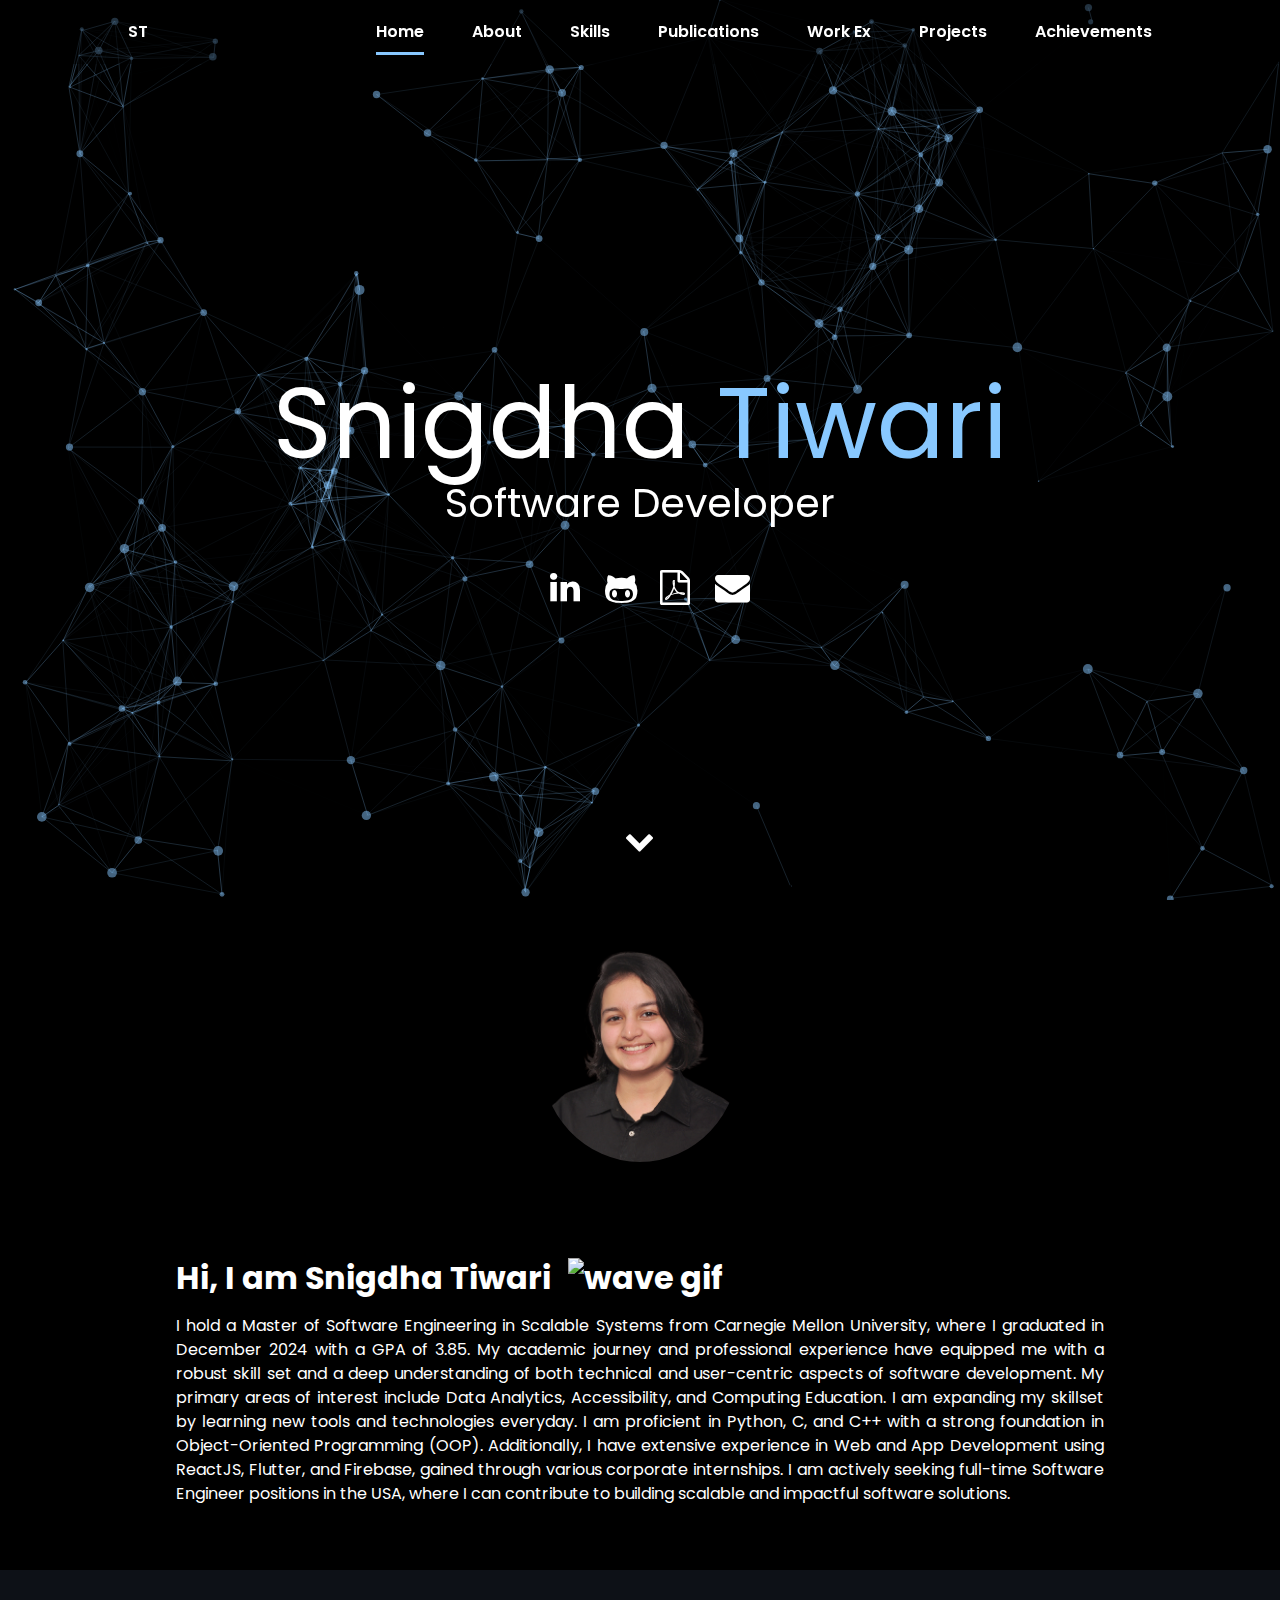
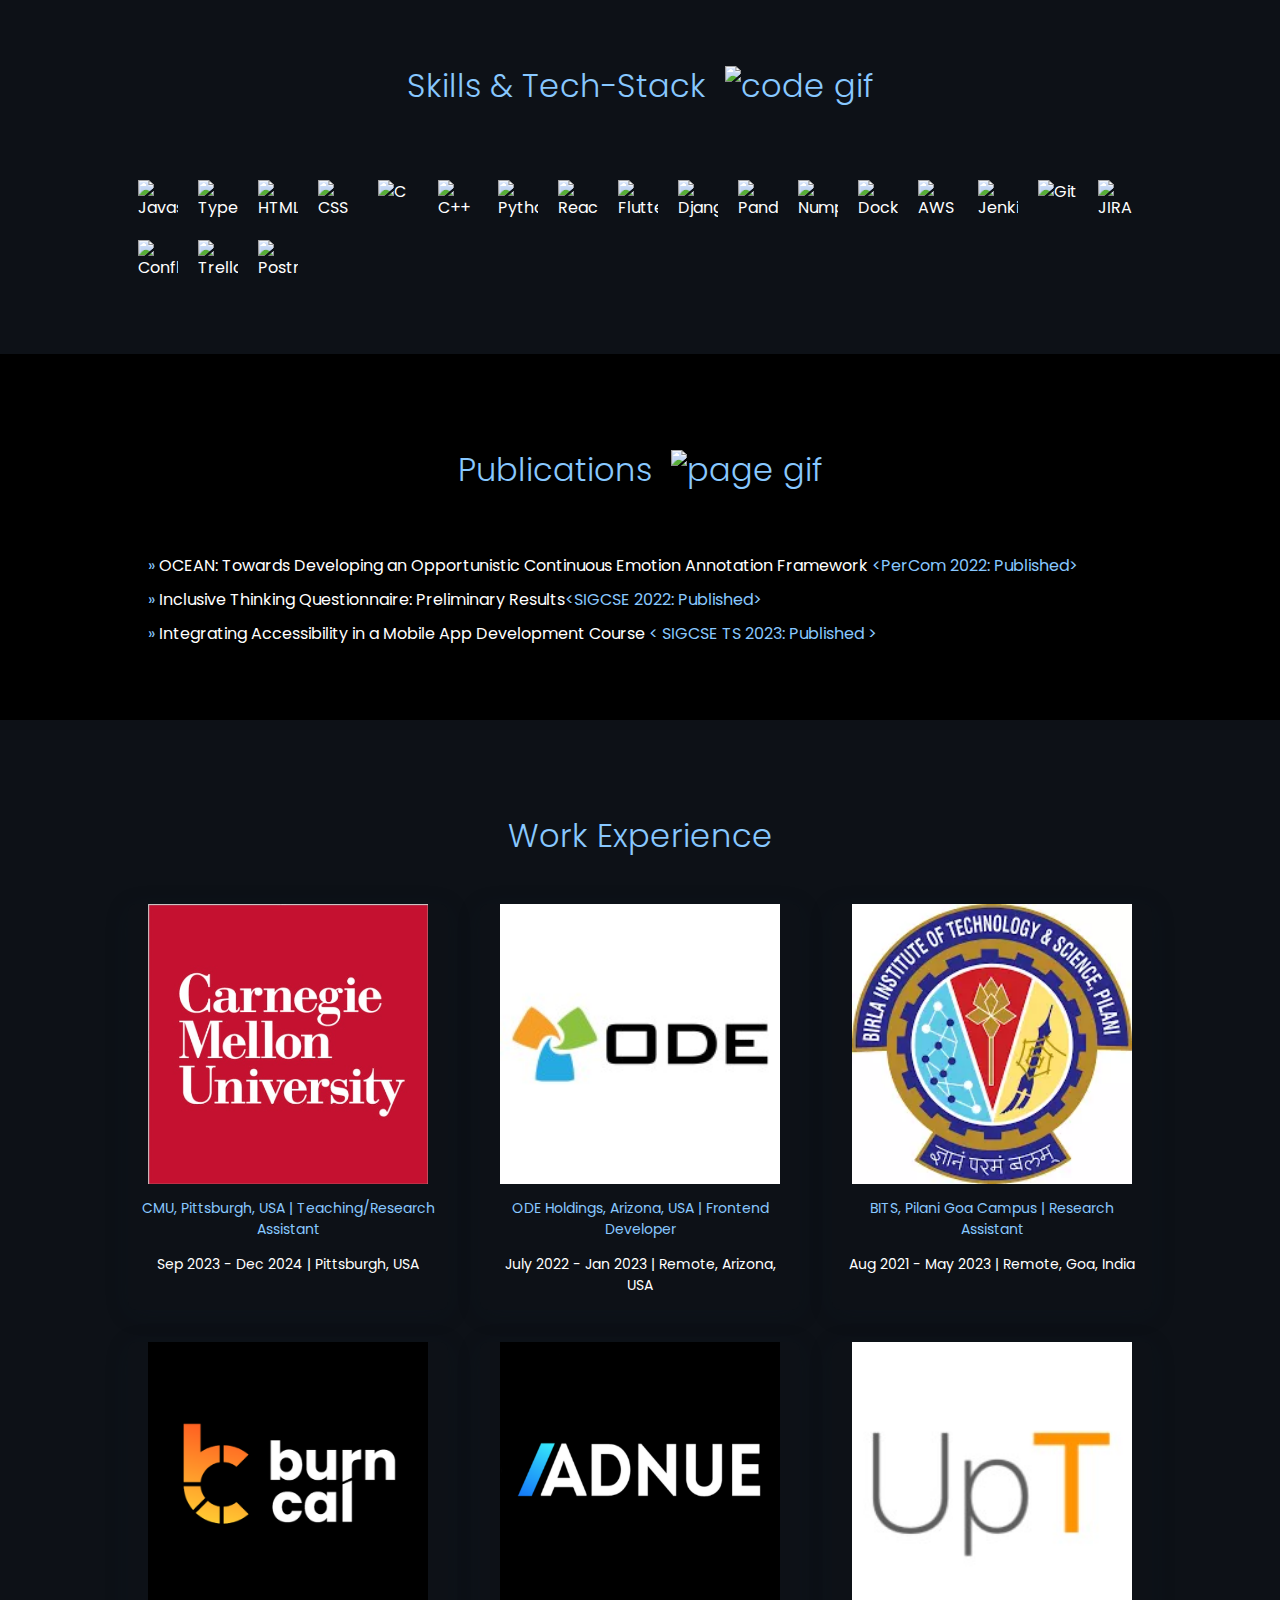
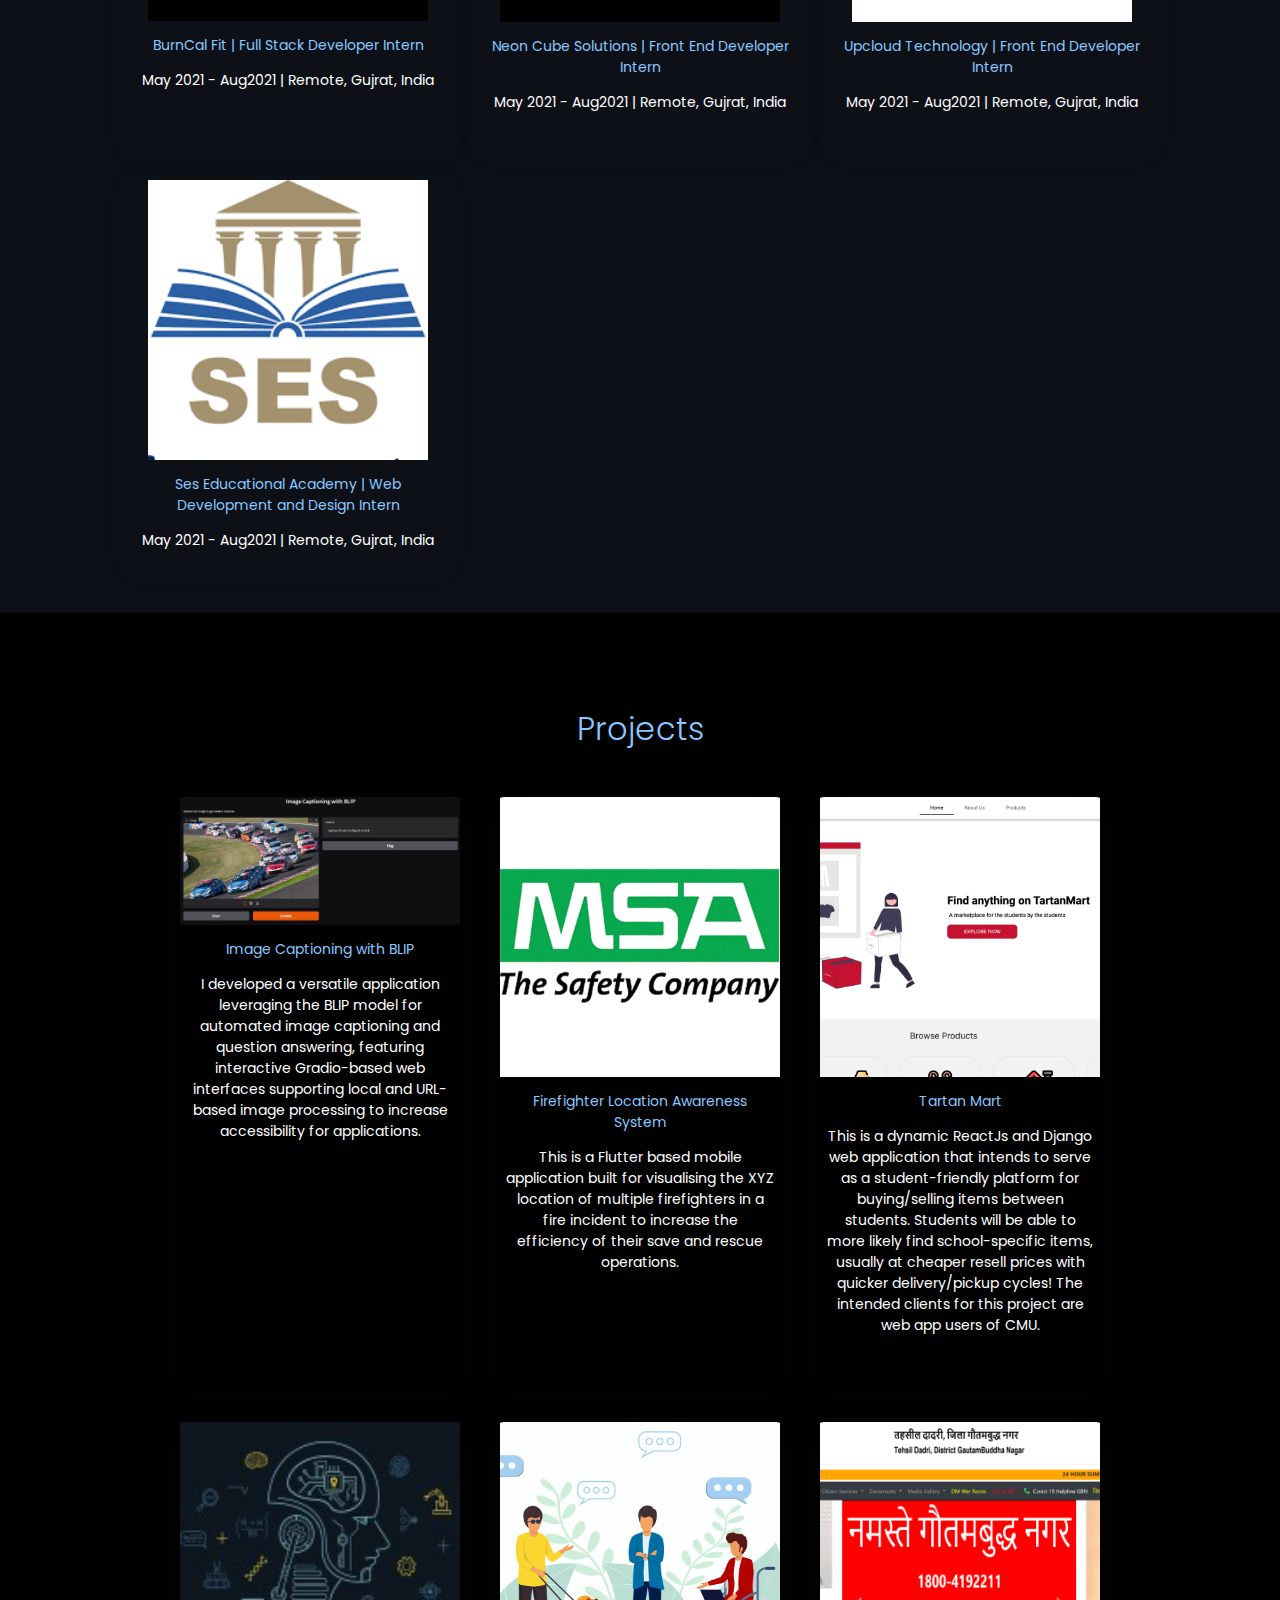
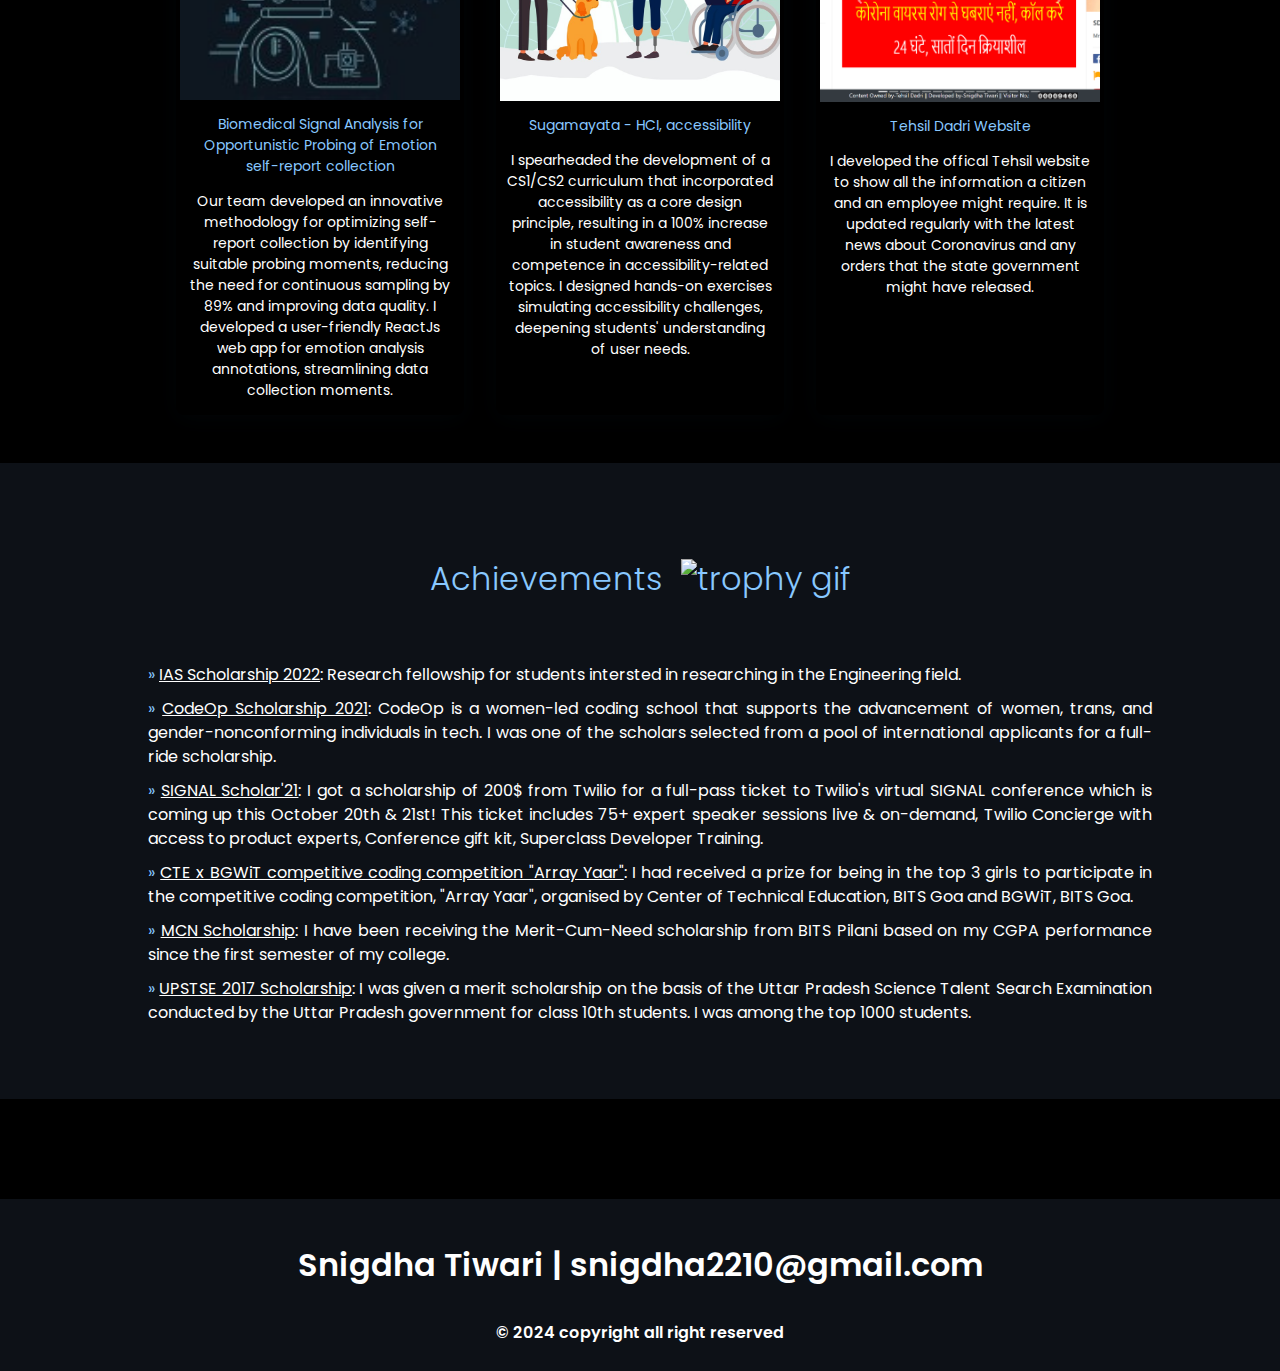
==== index.html @ ae96dee1 "added privacy policy page for youtube caption search extension, changed email to personal email" ====
<!DOCTYPE html>
<html lang="en">
  <head>
    <meta charset="utf-8" />
    <meta http-equiv="X-UA-Compatible" content="IE=edge" />
    <!-- Viewport Metadata -->
    <meta name="viewport" content="width=device-width, initial-scale=1" />
    <!-- Description Metadata-->
    <meta name="description" content="Portfolio Website" />
    <!-- Author Metadata -->
    <meta name="author" content="Snigdha Tiwari" />
    <!-- Keyword Metadata -->
    <meta
      name="keywords"
      content="Snigdha Tiwari, Snigdha Tiwari CMU, Snigdha Tiwari BITS, Snigdha Tiwari DPS, Snigdha Tiwari Delhi,
      Snigdha Tiwari Website, Snigdha T"
    />
    <!-- Webpage Logo -->
    <link rel="shortcut icon" href="./assets/img/icon.png"/>
    <!-- Icon Library -->
    <link rel="stylesheet" type='text/css' href="https://cdn.jsdelivr.net/gh/devicons/devicon@latest/devicon.min.css" />      
    <!-- Webpage Title -->
    <title>Snigdha Tiwari</title>
    <link
      rel="stylesheet"
      href="https://cdnjs.cloudflare.com/ajax/libs/font-awesome/4.7.0/css/font-awesome.min.css"
    />
    
    <link rel="stylesheet" href="./assets/css/style.css" />
    <link rel="stylesheet" href="./assets/css/main.css" />
  </head>
  <body>
     <!-- ===== HEADER =====-->
     <header class="l-header">
      <nav class="nav bd-grid">
        <div>
          <a href="#" class="nav__logo">ST</a>
        </div>

        <div class="nav__menu" id="nav-menu">
          <ul class="nav__list">
            <li class="nav__item">
              <a href="#home" class="nav__link active">Home</a>
            </li>
            <li class="nav__item">
              <a href="#about" class="nav__link">About</a>
            </li>
            <li class="nav__item">
              <a href="#skills" class="nav__link">Skills</a>
            </li>
             <li class="nav__item">
              <a href="#publications" class="nav__link">Publications</a>
            </li>
            <li class="nav__item">
              <a href="#work" class="nav__link">Work Ex</a>
            </li>
            <li class="nav__item">
              <a href="#projects" class="nav__link">Projects</a>
            </li>
            <li class="nav__item">
              <a href="#achievement" class="nav__link">Achievements</a>
            </li>
            <!-- <li class="nav__item"><a href="#contact" class="nav__link">Contact</a></li> -->
          </ul>
        </div>

        <div class="nav__toggle" id="nav-toggle">
          <i class="bx bx-menu"></i>
        </div>
      </nav>
    </header>
    <div id="particles-js">
      <div class="header" >
        <div class="header-name">
        <h1 tabindex="0" id="name-role" >
          <span class="site-title" 
            >Snigdha <span class="blue_color">Tiwari</span></span
          >
          <span class="site-description"
            >Software Developer</span
          >
        </h1>
      </div>
        <div class="header-icons">
          <a
            aria-label="My LinkedIn Profile"
            target="_blank"
            href="https://www.linkedin.com/in/snigdhat/"
          >
            <i class="icon fa fa-linkedin" aria-hidden="true"></i>
          </a>
          <a
            aria-label="My Github Profile"
            target="_blank"
            href="https://github.com/snigdha2210"
          >
            <i class="icon fa fa-github-alt" aria-hidden="true"></i>
          </a>
          <a
            aria-label="My Résumé"
            target="_blank"
            href="https://drive.google.com/file/d/1Bk5MuabwZ2DYFWot9gSyafZoEzze1v3m/view?usp=sharing"
          >
            <i class="icon fa fa fa-file-pdf-o" aria-hidden="true"></i>
          </a>
          <a
            aria-label="Send Email"
            href="mailto:snigdha2210@gmail.com"
            target="_blank"
            ><i class="icon fa fa-envelope"></i
          ></a>
        </div>
      </div>
      <a class="down" href="#about" data-scroll
        ><i class="icon fa fa-chevron-down" aria-hidden="true"></i
      ></a>
    </div>

    <main class="l-main">
      <!--===== ABOUT =====-->
      <section class="about section" id="about">
        <!-- <h2 class="section-title">About   </h2> -->

        <div class="about__container bd-grid">
          <div class="about__img">
            <img src="assets/img/profile-small.png" alt="profile image" />
          </div>

          <div>
            <h2 class="about__subtitle" tabindex="0">Hi, I am Snigdha Tiwari <img src = "https://raw.githubusercontent.com/MartinHeinz/MartinHeinz/master/wave.gif" width = 30px class="inline-img" alt="wave gif"></h2>
            <p class="about__text" tabindex="0">

              I hold a Master of Software Engineering in Scalable Systems from Carnegie Mellon University, where I graduated in December 2024 with a GPA of 3.85. My academic journey and professional experience have equipped me with a robust skill set and a deep understanding of both technical and user-centric aspects of software development. My primary areas of interest include Data Analytics, Accessibility, and Computing Education. I am expanding my skillset by learning new tools and technologies everyday.

I am proficient in Python, C, and C++ with a strong foundation in Object-Oriented Programming (OOP). Additionally, I have extensive experience in Web and App Development using ReactJS, Flutter, and Firebase, gained through various corporate internships. I am actively seeking full-time Software Engineer positions in the USA, where I can contribute to building scalable and impactful software solutions.</p>
             
          </div>
        </div>
      </section>
      
      
      
      <!--===== SKILLS =====-->
      <section class="skills section" id="skills">
        <h2 class="section-title" tabindex="0">Skills & Tech-Stack <img src = "https://media2.giphy.com/media/QssGEmpkyEOhBCb7e1/giphy.gif?cid=ecf05e47a0n3gi1bfqntqmob8g9aid1oyj2wr3ds3mg700bl&rid=giphy.gif" width = 30px class="inline-img" alt="code gif"> </h2>

        <div class="skills__container bd-grid">
            <!-- Programming Languages -->
            
            <p>
            <img class="skills-img" tabindex="0" align='left' src="https://cdn.jsdelivr.net/gh/devicons/devicon@latest/icons/javascript/javascript-original.svg" alt="Javascript"/>
            <img class="skills-img" tabindex="0" align='left' src="https://cdn.jsdelivr.net/gh/devicons/devicon@latest/icons/typescript/typescript-original.svg" alt="Typescript"/>
            <img class="skills-img" tabindex="0" align='left' src='https://cdn.jsdelivr.net/gh/devicons/devicon@latest/icons/html5/html5-original.svg' alt="HTML" />
            <img class="skills-img" tabindex="0" align='left' src='https://cdn.jsdelivr.net/gh/devicons/devicon@latest/icons/css3/css3-original.svg' alt="CSS" />
            <img class="skills-img" tabindex="0" align='left' src='https://cdn.jsdelivr.net/gh/devicons/devicon@latest/icons/c/c-original.svg' alt="C" />
            <img class="skills-img" tabindex="0" align='left' src='https://cdn.jsdelivr.net/gh/devicons/devicon@latest/icons/cplusplus/cplusplus-original.svg' alt="C++" />
            <img class="skills-img" tabindex="0" align='left' src='https://cdn.jsdelivr.net/gh/devicons/devicon@latest/icons/python/python-original.svg' alt="Python" />
        
            <!-- Frameworks and Tools -->
            <img class="skills-img" tabindex="0" align='left' src='https://cdn.jsdelivr.net/gh/devicons/devicon@latest/icons/react/react-original.svg' alt="ReactJS" />
            <img class="skills-img" tabindex="0" align='left' src='https://cdn.jsdelivr.net/gh/devicons/devicon@latest/icons/flutter/flutter-original.svg' alt="Flutter" />
            <img class="skills-img" tabindex="0" align='left' src='https://cdn.jsdelivr.net/gh/devicons/devicon@latest/icons/django/django-plain.svg' alt="Django" />
            <img class="skills-img" tabindex="0" align='left' src='https://cdn.jsdelivr.net/gh/devicons/devicon@latest/icons/pandas/pandas-original.svg' alt="Pandas" />
            <img class="skills-img" tabindex="0" align='left' src='https://cdn.jsdelivr.net/gh/devicons/devicon@latest/icons/numpy/numpy-original.svg' alt="Numpy" />
            <img class="skills-img" tabindex="0" align='left' src='https://cdn.jsdelivr.net/gh/devicons/devicon@latest/icons/docker/docker-original.svg' alt="Docker" />
            <img class="skills-img" tabindex="0" align='left' src='https://cdn.jsdelivr.net/gh/devicons/devicon@latest/icons/amazonwebservices/amazonwebservices-plain-wordmark.svg' alt="AWS" />
            <img class="skills-img" tabindex="0" align='left' src='https://cdn.jsdelivr.net/gh/devicons/devicon@latest/icons/jenkins/jenkins-original.svg' alt="Jenkins" />
        
            <!-- Organizational Software -->
            <img class="skills-img" tabindex="0" align='left' src='https://cdn.jsdelivr.net/gh/devicons/devicon@latest/icons/git/git-original.svg' alt="Git" />
            <img class="skills-img" tabindex="0" align='left' src='https://cdn.jsdelivr.net/gh/devicons/devicon@latest/icons/jira/jira-original.svg' alt="JIRA" />
            <img class="skills-img" tabindex="0" align='left' src='https://cdn.jsdelivr.net/gh/devicons/devicon@latest/icons/confluence/confluence-original.svg' alt="Confluence" />
            <img class="skills-img" tabindex="0" align='left' src='https://cdn.jsdelivr.net/gh/devicons/devicon@latest/icons/trello/trello-original.svg' alt="Trello" />
            <img class="skills-img" tabindex="0" align='left' src='https://cdn.jsdelivr.net/gh/devicons/devicon@latest/icons/postman/postman-original.svg' alt="Postman" />
        </p>
        
      </section>

       

        <!--===== Publications =====-->
       <section class="work section" id="publications">
        <h2 class="section-title" tabindex="0">Publications <img src = "https://media.giphy.com/media/muRCfzb9gwPDX95Fkn/giphy.gif" width = 40px class="inline-img" alt="page gif"> </h2>

        <div class="achievements-container bd-grid">
          <ul class="award-list"> <li><a style="text-decoration: none; color: white" href="https://ieeexplore.ieee.org/document/9767359">OCEAN: Towards Developing an Opportunistic Continuous Emotion Annotation Framework <span class="blue_color">&#60;PerCom 2022: Published&#62;</span></a></li>
            <li><a style="text-decoration: none; color: white" href="https://dl.acm.org/doi/10.1145/3478432.3499066">Inclusive Thinking Questionnaire: Preliminary Results<span class="blue_color">&#60;SIGCSE 2022: Published&#62;</span> </a></li>
            <li><a style="text-decoration: none; color: white" href="https://dl.acm.org/doi/10.1145/3545945.3569825">Integrating Accessibility in a Mobile App Development Course <span class="blue_color"> &#60; SIGCSE TS 2023: Published &#62; </span></a></li> </ul>
          </div>
        </section>
 <!-- Experience Start -->
 <!--===== WORK =====-->
 <section class="work section" id="work">
  <h2 class="section-title"  tabindex="0">Work Experience </h2>

  <div class="work__container bd-grid">
    <div class="work__img">
      <img src="assets/img/cmu.png" alt="Work experience - CMU logo" />
        <div class="tech"  tabindex="0">
          <p class="title_tech"  tabindex="0">CMU, Pittsburgh, USA | Teaching/Research Assistant</p>
          <p  tabindex="0">Sep 2023 - Dec 2024 | Pittsburgh, USA</p>
        </div>
    </div>
    <div class="work__img">
      <img src="assets/img/ode.jpeg" alt="Work experience - ODE Holdings Logo" />
        <div class="tech"  tabindex="0">
          <p class="title_tech"  tabindex="0">ODE Holdings, Arizona, USA | Frontend Developer</p>
          <p  tabindex="0">July 2022 - Jan 2023 | Remote, Arizona, USA</p>
        </div>
    </div>
    <div class="work__img">
      <img src="assets/img/BITS.jpg" alt="Work experience - BITS Pilani" />
      <div class="tech"  tabindex="0">
        <p class="title_tech"  tabindex="0">BITS, Pilani Goa Campus | Research Assistant</p>
          <p tabindex="0">Aug 2021 - May 2023 | Remote, Goa, India</p>
      </div>
    </div>
    <div class="work__img">
      <img src="assets/img/burncal.png" alt="Work experience - BurnCal Fit" />
        <div class="tech" tabindex="0">
          <p class="title_tech" tabindex="0">BurnCal Fit | Full Stack Developer Intern</p>
          <p tabindex="0">May 2021 - Aug2021 | Remote, Gujrat, India</p>
        </div>
    </div>
    <div class="work__img">
      <img src="assets/img/adnue.png" alt="Work experience - Neon Cube Solutions" />
      <div class="tech" tabindex="0">
        <p class="title_tech" tabindex="0">Neon Cube Solutions | Front End Developer Intern</p>
        <p tabindex="0">May 2021 - Aug2021 | Remote, Gujrat, India</p>
      </div>
    </div>
    <div class="work__img">
      <img src="assets/img/upt.jpg" alt="Work experience - Upcloud Technology" />
      <div class="tech" tabindex="0">
        <p class="title_tech" tabindex="0">Upcloud Technology | Front End Developer Intern</p>
        <p tabindex="0">May 2021 - Aug2021 | Remote, Gujrat, India</p>
      </div>
    </div>
    <div class="work__img">
      <img src="assets/img/ses.png" alt="Work experience - Ses Educational Academy" />
      <div class="tech" tabindex="0">
        <p class="title_tech" tabindex="0">Ses Educational Academy | Web Development and Design Intern</p>
        <p tabindex="0">May 2021 - Aug2021 | Remote, Gujrat, India</p>
      </div>
    </div>
  </div>
</section>




<!-- Job Experience End -->
          
      <!--===== WORK =====-->
      <section class="work section" id="projects">
        <h2 class="section-title" tabindex="0">Projects </h2>

        <div class="work__container bd-grid">
          <div class="work__img">
            <img src="assets/img/image-captioning-blip.png" alt="Project - Image Captioning Blip" />
            <div class="tech" tabindex="0">
              <p class="title_tech" tabindex="0">Image Captioning with BLIP</p>
              <p tabindex="0">I developed a versatile application leveraging the BLIP model for automated image captioning and question answering, featuring interactive Gradio-based web interfaces supporting local and URL-based image processing to increase accessibility for applications.</p>
            </div>
          </div>
          <div class="work__img">
            <img src="assets/img/msalogo.png" alt="Project - Firefighter Location" />
            <div class="tech" tabindex="0">
              <p class="title_tech" tabindex="0">Firefighter Location Awareness System</p>
              <p tabindex="0">This is a Flutter based mobile application built for visualising the XYZ location of multiple firefighters in a fire incident to increase the efficiency of their save and rescue operations.</p>
            </div>
          </div>
          <div class="work__img">
            <img src="assets/img/tartan-mart.png" alt="Project - Tartan Mart" />
            <div class="tech" tabindex="0">
              <p class="title_tech" tabindex="0">Tartan Mart</p>
              <p tabindex="0">This is a dynamic ReactJs and Django web application that intends to serve as a student-friendly platform for buying/selling items between students. Students will be able to more likely find school-specific items, usually at cheaper resell prices with quicker delivery/pickup cycles! The intended clients for this project are web app users of CMU.</p>
            </div>
          </div>
          <div class="work__img">
            <img src="assets/img/biomedical.jpg" alt="Project - Biomedical Analysis" />
            <div class="tech" tabindex="0">
              <p class="title_tech" tabindex="0">Biomedical Signal Analysis for Opportunistic Probing of Emotion self-report collection</p>
              <p tabindex="0">Our team developed an innovative methodology for optimizing self-report collection by identifying suitable probing moments, reducing the need for continuous sampling by 89% and improving data quality.
                I developed a user-friendly ReactJs web app for emotion analysis annotations, streamlining data collection moments.</p>
            </div>
          </div>
          <div class="work__img">
            <img src="assets/img/accessibility.jpg" alt="Project - Sugamyata" />
            <div class="tech" tabindex="0">
              <p class="title_tech" tabindex="0"><a href="https://swaroopjoshi.in/project/sugamyata/" target="_blank">Sugamayata - HCI, accessibility</a></p>
              <p tabindex="0">I spearheaded the development of a CS1/CS2 curriculum that incorporated accessibility as a core design principle, resulting in a 100%  increase in student awareness and competence in accessibility-related topics.
                I designed hands-on exercises simulating accessibility challenges, deepening students' understanding of user needs.
                </p>
            </div>
          </div>
          <div class="work__img">
            <img src="assets/img/tehsildadri.PNG" alt="Project - Tehsil Dadri" />
            <div class="tech" tabindex="0">
            <p class="title_tech" tabindex="0"><a href="#" target="_blank">Tehsil Dadri Website</a></p>
              <p tabindex="0">I developed the offical Tehsil website to show all the information a citizen and
                an employee might require. It is updated regularly with the latest news about Coronavirus and any orders that
                the state government might have released.</p>
              </div>
          </div>
          
        </div>
      </section>

      <!--===== Achievements =====-->
      <section class="work section" id="achievement">
        <h2 class="section-title" tabindex="0">Achievements <img src = "https://media.giphy.com/media/fw3XuXcz1p1AZdZOH8/giphy.gif" width = 30px class="inline-img" alt="trophy gif"> </h2>

        <div class="achievements-container bd-grid">
          <ul class="award-list"  tabindex="0"> <li><u>IAS Scholarship 2022</u>: Research fellowship for students intersted in researching in the Engineering field.</li>
            
            <li><u>CodeOp Scholarship 2021</u>: CodeOp is a women-led coding school that supports the advancement of women, trans, and gender-nonconforming individuals in tech. I was one of the scholars selected from a pool of international applicants for a full-ride scholarship.</li>
            <li><u>SIGNAL Scholar'21</u>: I got a scholarship of 200$ from Twilio for a full-pass ticket to Twilio's virtual SIGNAL conference which is coming up this October 20th & 21st! This ticket includes 75+ expert speaker sessions live & on-demand, Twilio Concierge with access to product experts, Conference gift kit, Superclass Developer Training.</li>
          <li><u>CTE x BGWiT competitive coding competition "Array Yaar"</u>: I had received a prize for being in the top 3 girls to participate in the competitive coding competition, "Array Yaar", organised by Center of Technical Education, BITS Goa and BGWiT, BITS Goa.</li>
        <li><u>MCN Scholarship</u>: I have been receiving the Merit-Cum-Need scholarship from BITS Pilani based on my CGPA performance since the first semester of my college.</li> 
      <li><u>UPSTSE 2017 Scholarship</u>: I was given a merit scholarship on the basis of the Uttar Pradesh Science Talent Search Examination conducted by the Uttar Pradesh government for class 10th students. I was among the top 1000 students.</li>  
      </ul>
          </div>
        </section>

    <!--===== FOOTER =====-->
    <footer class="footer">
      <p class="footer__title" tabindex="0">Snigdha Tiwari | snigdha2210@gmail.com</p>
      <p tabindex="0">&#169; 2024 copyright all right reserved</p>
    </footer>

    <!--===== SCROLL REVEAL =====-->
    <script src="https://unpkg.com/scrollreveal"></script>

    <!--===== MAIN JS =====-->
    <script src="assets/js/main.js"></script>

    <script type="text/javascript" src="particles.js"></script>
    <script type="text/javascript" src="app.js"></script>
  </body>
</html>
---- assets/css/style.css ----
/*===== GOOGLE FONTS =====*/
@import url('https://fonts.googleapis.com/css2?family=Poppins:wght@400;600;700&display=swap');
/*===== VARIABLES CSS =====*/
:root {
  --header-height: 3rem;
  --font-semi: 600;
}

/*===== Colores =====*/
:root {
  --first-color: #88c8ff;
  --second-color: #ffffff;
}

.tech p {
  font-size: 14px;
  text-align: center;
}
/*===== Fuente y tipografia =====*/
:root {
  --body-font: 'Poppins';
  --big-font-size: 2rem;
  --h2-font-size: 1.25rem;
  --normal-font-size: 0.938rem;
}
@media screen and (min-width: 768px) {
  :root {
    --big-font-size: 3.5rem;
    --h2-font-size: 2rem;
    --normal-font-size: 1rem;
  }
}

/*===== Margenes =====*/
:root {
  --mb-1: 0.5rem;
  --mb-2: 1rem;
  --mb-3: 1.5rem;
  --mb-4: 2rem;
  --mb-5: 2.5rem;
  --mb-6: 3rem;
}

/*===== z index =====*/
:root {
  --z-back: -10;
  --z-normal: 1;
  --z-tooltip: 10;
  --z-fixed: 100;
}

/*===== BASE =====*/
*,
::before,
::after {
  box-sizing: border-box;
}
html {
  scroll-behavior: smooth;
}
body {
  margin: var(--header-height) 0 0 0;
  font-family: var(--body-font);
  font-size: var(--normal-font-size);
  color: var(--second-color);
}
h1,
h2,
p {
  margin: 0;
}
ul {
  margin: 0;
  padding: 0;
  list-style: none;
}
a {
  text-decoration: none;
}
.tech a {
  color: var(--first-color);
}
.title_tech {
  color: var(--first-color);
}
img {
  max-width: 100%;
  height: auto;
  display: block;
}

/*===== CLASS CSS ===== */
.section-title {
  position: relative;
  font-size: var(--h2-font-size);
  color: var(--first-color);
  margin-top: var(--mb-2);
  margin-bottom: var(--mb-4);
  text-align: center;
  font-weight: 300;
}
.section-title::after {
  position: absolute;
  content: '';
  width: 64px;
  height: 0.18rem;
  left: 0;
  right: 0;
  margin: auto;
  top: 2rem;
}
.section {
  padding-top: 2rem;
  padding-bottom: 2rem;
  border-top: 1px white solid 10%;
}
section:nth-child(even) {
  background-color: #0d1117;
}

/*===== LAYOUT =====*/
.bd-grid {
  max-width: 1024px;
  display: grid;
  grid-template-columns: 100%;
  grid-column-gap: 2rem;
  width: calc(100% - 2rem);
  margin-left: var(--mb-2);
  margin-right: var(--mb-2);
}
.l-header {
  width: 100%;
  position: fixed;
  top: 0;
  left: 0;
  z-index: var(--z-fixed);
  background-color: rgba(0, 0, 0, 0.5);
  box-shadow: 0 1px 4px rgba(146, 161, 176, 0);
}

/*===== NAV =====*/
.nav {
  height: var(--header-height);
  display: flex;
  justify-content: space-between;
  align-items: center;
  font-weight: var(--font-semi);
}
@media screen and (max-width: 768px) {
  .nav__menu {
    position: fixed;
    top: var(--header-height);
    right: -100%;
    width: 80%;
    height: 100%;
    padding: 2rem;
    background-color: rgba(255, 255, 255, 0);
    transition: 0.5s;
  }
}
.nav__item {
  margin-bottom: var(--mb-4);
}
.nav__link {
  position: relative;
  color: #fff;
}
.nav__link:hover {
  position: relative;
}
.nav__link:hover::after {
  position: absolute;
  content: '';
  width: 100%;
  height: 0.18rem;
  left: 0;
  top: 2rem;
  background-color: var(--first-color);
}
.nav__logo {
  color: var(--second-color);
}
.nav__toggle {
  color: var(--second-color);
  font-size: 1.5rem;
  cursor: pointer;
}

/*Active menu*/
.active::after {
  position: absolute;
  content: '';
  width: 100%;
  height: 0.18rem;
  left: 0;
  top: 2rem;
  background-color: var(--first-color);
}

/*=== Show menu ===*/
.show {
  right: 0;
}

/*===== HOME =====*/
.home {
  height: calc(100vh - 3rem);
  row-gap: 1rem;
}
.home__data {
  align-self: center;
}
.home__title {
  font-size: var(--big-font-size);
  margin-bottom: var(--mb-5);
}
.home__title-color {
  color: var(--first-color);
}
.home__social {
  display: flex;
  flex-direction: column;
}
.home__social-icon {
  width: max-content;
  margin-bottom: var(--mb-2);
  font-size: 1.5rem;
  color: var(--second-color);
}
.home__social-icon:hover {
  color: var(--first-color);
}
.home__img {
  position: absolute;
  right: 0;
  bottom: 0;
  width: 295px;
}

/*BUTTONS*/
.button {
  display: inline-block;
  background-color: var(--first-color);
  color: #fff;
  padding: 0.75rem 2.5rem;
  font-weight: var(--font-semi);
  border-radius: 0.5rem;
}
.button:hover {
  box-shadow: 0 10px 36px rgba(0, 0, 0, 0.15);
}

.about__text {
  text-align: justify;
}

/* ===== ABOUT =====*/
.about__container {
  row-gap: 2rem;
  text-align: center;
}
.about__subtitle {
  margin-bottom: var(--mb-2);
}
.about__img {
  justify-self: center;
  width: 200px;
}
.about__img img {
  width: 200px;
  border-radius: 50%;
}

/* ===== SKILLS =====*/
.skills__container {
  row-gap: 2rem;
  text-align: center;
  margin-left: 50px;
}
.award-list {
  margin-left: -20px;
}
.skills__subtitle {
  margin-bottom: var(--mb-2);
}
.skills__text {
  margin-bottom: var(--mb-4);
}
.skills__data {
  display: flex;
  justify-content: space-between;
  align-items: center;
  position: relative;
  font-weight: var(--font-semi);
  padding: 0.5rem 1rem;
  margin-bottom: var(--mb-4);
  border-radius: 0.5rem;
  box-shadow: 0 4px 20px #88c7ff17;
}
.skills__icon {
  font-size: 2rem;
  margin-right: var(--mb-2);
  color: var(--first-color);
}
.skills__names {
  display: flex;
  align-items: center;
}
.skills__bar {
  position: absolute;
  left: 0;
  bottom: 0;
  background-color: var(--first-color);
  height: 0.25rem;
  border-radius: 0.5rem;
  z-index: var(--z-back);
}
.skills__html {
  width: 95%;
}
.skills__css {
  width: 85%;
}
.skills__js {
  width: 65%;
}
.skills__ux {
  width: 85%;
}
.skills__img {
  border-radius: 0.5rem;
}

/* ===== WORK =====*/
.work__container {
  row-gap: 2rem;
}
.work__img {
  box-shadow: 0 4px 25px rgba(14, 36, 49, 0.15);
  border-radius: 0.5rem;
  overflow: hidden;
}
.work__img img {
  transition: 1s;
  cursor: pointer;
  /* height: 300px; */
  width: 280px;
  margin-left: auto;
  margin-right: auto;
}
.work__img img:hover {
  transform: scale(0.9);
}

/* ===== CONTACT =====*/
.contact__input {
  width: 100%;
  font-size: var(--normal-font-size);
  font-weight: var(--font-semi);
  padding: 1rem;
  border-radius: 0.5rem;
  border: 1.5px solid var(--second-color);
  outline: none;
  margin-bottom: var(--mb-4);
}
.contact__button {
  display: block;
  border: none;
  outline: none;
  font-size: var(--normal-font-size);
  cursor: pointer;
  margin-left: auto;
}

/* ===== FOOTER =====*/
.footer {
  background-color: #101319;
  color: #fff;
  text-align: center;
  font-weight: var(--font-semi);
  padding: 2rem 0;
}
.footer__title {
  font-size: 2rem;
  margin-bottom: var(--mb-4);
}
.footer__social {
  margin-bottom: var(--mb-4);
}
.footer__icon {
  font-size: 1.5rem;
  color: #fff;
  margin: 0 var(--mb-2);
}

/* ===== MEDIA QUERIES=====*/
@media screen and (min-width: 768px) {
  body {
    margin: 0;
  }
  .section {
    padding-top: 3rem;
    padding-bottom: 3rem;
  }
  .section-title {
    margin-bottom: var(--mb-6);
  }
  .section-title::after {
    width: 80px;
    top: 3rem;
  }

  .nav {
    height: calc(var(--header-height) + 1rem);
  }
  .nav__list {
    display: flex;
    padding-top: 0;
  }
  .nav__item {
    margin-left: var(--mb-6);
    margin-bottom: 0;
  }
  .nav__toggle {
    display: none;
  }
  .nav__link {
    color: var(--second-color);
  }

  .home {
    height: 100vh;
  }
  .home__data {
    align-self: flex-end;
  }
  .home__social {
    padding-top: 0;
    padding-bottom: 2.5rem;
    flex-direction: row;
    align-self: flex-end;
  }
  .home__social-icon {
    margin-bottom: 0;
    margin-right: var(--mb-4);
  }
  .home__img {
    width: 457px;
    bottom: 15%;
  }

  .skills__container {
    /* grid-template-columns: repeat(2, 1fr); */
    align-items: center;
    justify-items: center;
    text-align: initial;
  }
  .about__container {
    /* grid-template-columns: repeat(2, 1fr); */
    align-items: center;
    justify-items: center;
    text-align: initial;
  }
  .about__img img {
    width: 300px;
  }
  .work__container {
    grid-template-columns: repeat(3, 1fr);
    grid-template-rows: repeat(2, 1fr);
    column-gap: 2rem;
  }
  .contact__form {
    width: 360px;
  }
  .contact__container {
    justify-items: center;
  }
}

@media screen and (min-width: 1024px) {
  .bd-grid {
    margin-left: auto;
    margin-right: auto;
  }
  .home__img {
    right: 10%;
  }
}
---- assets/css/main.css ----
body {
  margin: 0;
  padding: 0;
}

.header,
.header-name {
  pointer-events: none;
}
.header-icons {
  pointer-events: all;
}
#name-role {
  pointer-events: none;
  user-select: none; /* Prevent text selection */
  -webkit-user-select: none; /* For Safari */
  -moz-user-select: none; /* For Firefox */
  -ms-user-select: none; /* For Internet Explorer/Edge */
}

#particles-js {
  height: 100vh;
  width: 100vw;
  overflow: hidden;
  background: #0d1117;
  color: #88c8ff;
  margin-left: auto;
  margin-right: auto;
  display: flex;
}
#hero {
  position: absolute;
  top: 40%;
  left: 10%;
  font-size: 7em;
  font-weight: 700;
  color: white;
}
.blue_color {
  color: #88c8ff;
}

/*#F9F871*/

html {
  line-height: 1.15;
  -ms-text-size-adjust: 100%;
  -webkit-text-size-adjust: 100%;
}

body {
  margin: 0;
  padding: 0;
  font-size: 100%;
  line-height: 1.5;
  background-color: #000;
  color: #fff;
  /* font-family: 'Rubik', sans-serif; */
}

article,
aside,
details,
figcaption,
figure,
footer,
header,
main,
menu,
nav,
section {
  display: block;
}

h1 {
  margin: 0.67em 0;
  font-size: 2.5rem;
}

figure {
  margin: 1em 40px;
}

hr {
  box-sizing: content-box;
  height: 0;
  overflow: visible;
}

code,
kbd,
pre,
samp {
  /* font-family: monospace; */
  font-size: 1em;
}

a {
  background-color: transparent;
  -webkit-text-decoration-skip: objects;
}

abbr[title] {
  border-bottom: none;
  text-decoration: underline dotted;
}

b,
strong {
  font-weight: bolder;
}

dfn {
  font-style: italic;
}

mark {
  background-color: #ff0;
  color: #000;
}

small {
  font-size: 80%;
}

sub,
sup {
  font-size: 75%;
  line-height: 0;
  position: relative;
  vertical-align: baseline;
}

sub {
  bottom: -0.25em;
}

sup {
  top: -0.5em;
}

audio,
canvas,
video {
  display: inline-block;
}

audio:not([controls]) {
  display: none;
  height: 0;
}

img {
  border-style: none;
}

svg:not(:root) {
  overflow: hidden;
}

button,
input,
optgroup,
select,
textarea {
  /* font-family: sans-serif; */
  font-size: 100%;
  line-height: 1.15;
  margin: 0;
}

button,
input {
  overflow: visible;
}

button,
select {
  text-transform: none;
}

[type='reset'],
[type='submit'],
button,
html [type='button'] {
  -webkit-appearance: button;
}

[type='button']::-moz-focus-inner,
[type='reset']::-moz-focus-inner,
[type='submit']::-moz-focus-inner,
button::-moz-focus-inner {
  border-style: none;
  padding: 0;
}

[type='button']:-moz-focusring,
[type='reset']:-moz-focusring,
[type='submit']:-moz-focusring,
button:-moz-focusring {
  outline: 1px dotted ButtonText;
}

fieldset {
  padding: 0.35em 0.75em 0.625em;
}

legend {
  color: inherit;
  display: table;
  max-width: 100%;
  white-space: normal;
}

progress {
  display: inline-block;
  vertical-align: baseline;
}

textarea {
  overflow: auto;
}

[type='checkbox'],
[type='radio'],
legend {
  box-sizing: border-box;
  padding: 0;
}

[type='number']::-webkit-inner-spin-button,
[type='number']::-webkit-outer-spin-button {
  height: auto;
}

[type='search'] {
  -webkit-appearance: textfield;
  outline-offset: -2px;
}

[type='search']::-webkit-search-cancel-button,
[type='search']::-webkit-search-decoration {
  -webkit-appearance: none;
}

::-webkit-file-upload-button {
  -webkit-appearance: button;
  font: inherit;
}

summary {
  display: list-item;
}

[hidden],
template {
  display: none;
}

@-webkit-keyframes fa-spin {
  0% {
    -webkit-transform: rotate(0deg);
    transform: rotate(0deg);
  }

  to {
    -webkit-transform: rotate(359deg);
    transform: rotate(359deg);
  }
}

@keyframes fa-spin {
  0% {
    -webkit-transform: rotate(0deg);
    transform: rotate(0deg);
  }

  to {
    -webkit-transform: rotate(359deg);
    transform: rotate(359deg);
  }
}

@-webkit-keyframes pulse {
  0%,
  to {
    -ms-filter: 'progid:DXImageTransform.Microsoft.Alpha(Opacity=40)';
    filter: alpha(opacity=40);
    opacity: 0.4;
    top: 0;
  }

  50% {
    -ms-filter: none;
    -webkit-filter: none;
    filter: none;
    opacity: 1;
    top: -10px;
  }
}

@keyframes pulse {
  0%,
  to {
    -ms-filter: 'progid:DXImageTransform.Microsoft.Alpha(Opacity=40)';
    filter: alpha(opacity=40);
    opacity: 0.4;
    top: 0;
  }

  50% {
    -ms-filter: none;
    -webkit-filter: none;
    filter: none;
    opacity: 1;
    top: -10px;
  }
}

@font-face {
  font-family: 'FontAwesome';
  src: url(../fonts/fontawesome-webfont.eot?v=4.7.0);
  src: url(../fonts/fontawesome-webfont.eot?#iefix&v=4.7.0)
      format('embedded-opentype'),
    url(../fonts/fontawesome-webfont.woff2?v=4.7.0) format('woff2'),
    url(../fonts/fontawesome-webfont.woff?v=4.7.0) format('woff'),
    url(../fonts/fontawesome-webfont.ttf?v=4.7.0) format('truetype'),
    url(../fonts/fontawesome-webfont.svg?v=4.7.0#fontawesomeregular)
      format('svg');
  font-weight: 400;
  font-style: normal;
}

.fa {
  display: inline-block;
  font: 14px/1 FontAwesome;
  font-size: inherit;
  text-rendering: auto;
  -webkit-font-smoothing: antialiased;
  -moz-osx-font-smoothing: grayscale;
}

.fa-lg {
  font-size: 1.33333333em;
  line-height: 0.75em;
  vertical-align: -15%;
}

.fa-2x {
  font-size: 2em;
}

.fa-3x {
  font-size: 3em;
}

.fa-4x {
  font-size: 4em;
}

.fa-5x {
  font-size: 5em;
}

.fa-fw {
  width: 1.28571429em;
  text-align: center;
}

.fa-ul {
  padding-left: 0;
  margin-left: 2.14285714em;
  list-style-type: none;
}

.fa-ul > li {
  position: relative;
}

.fa-li {
  position: absolute;
  left: -2.14285714em;
  width: 2.14285714em;
  top: 0.14285714em;
  text-align: center;
}

.fa-li.fa-lg {
  left: -1.85714286em;
}

.fa-border {
  padding: 0.2em 0.25em 0.15em;
  border: solid 0.08em rgb(180, 32, 32);
  border-radius: 0.1em;
}

.fa-pull-left {
  float: left;
}

.fa-pull-right,
.pull-right {
  float: right;
}

.fa.fa-pull-left {
  margin-right: 0.3em;
}

.fa.fa-pull-right {
  margin-left: 0.3em;
}

.pull-left {
  float: left;
}

.fa.pull-left {
  margin-right: 0.3em;
}

.fa.pull-right {
  margin-left: 0.3em;
}

.fa-spin {
  -webkit-animation: fa-spin 2s infinite linear;
  animation: fa-spin 2s infinite linear;
}

.fa-pulse {
  -webkit-animation: fa-spin 1s infinite steps(8);
  animation: fa-spin 1s infinite steps(8);
}

.fa-rotate-90 {
  -ms-filter: 'progid:DXImageTransform.Microsoft.BasicImage(rotation=1)';
  -webkit-transform: rotate(90deg);
  -ms-transform: rotate(90deg);
  transform: rotate(90deg);
}

.fa-rotate-180 {
  -ms-filter: 'progid:DXImageTransform.Microsoft.BasicImage(rotation=2)';
  -webkit-transform: rotate(180deg);
  -ms-transform: rotate(180deg);
  transform: rotate(180deg);
}

.fa-rotate-270 {
  -ms-filter: 'progid:DXImageTransform.Microsoft.BasicImage(rotation=3)';
  -webkit-transform: rotate(270deg);
  -ms-transform: rotate(270deg);
  transform: rotate(270deg);
}

.fa-flip-horizontal {
  -ms-filter: 'progid:DXImageTransform.Microsoft.BasicImage(rotation=0, mirror=1)';
  -webkit-transform: scale(-1, 1);
  -ms-transform: scale(-1, 1);
  transform: scale(-1, 1);
}

.fa-flip-vertical {
  -ms-filter: 'progid:DXImageTransform.Microsoft.BasicImage(rotation=2, mirror=1)';
  -webkit-transform: scale(1, -1);
  -ms-transform: scale(1, -1);
  transform: scale(1, -1);
}

:root .fa-flip-horizontal,
:root .fa-flip-vertical,
:root .fa-rotate-180,
:root .fa-rotate-270,
:root .fa-rotate-90 {
  filter: none;
}

.fa-stack {
  position: relative;
  display: inline-block;
  width: 2em;
  height: 2em;
  line-height: 2em;
  vertical-align: middle;
}

.fa-stack-1x,
.fa-stack-2x {
  position: absolute;
  left: 0;
  width: 100%;
  text-align: center;
}

.fa-stack-1x {
  line-height: inherit;
}

.fa-stack-2x {
  font-size: 2em;
}

.fa-inverse {
  color: #fff;
}

.fa-glass:before {
  content: '\f000';
}

.fa-music:before {
  content: '\f001';
}

.fa-search:before {
  content: '\f002';
}

.fa-envelope-o:before {
  content: '\f003';
}

.fa-heart:before {
  content: '\f004';
}

.fa-star:before {
  content: '\f005';
}

.fa-star-o:before {
  content: '\f006';
}

.fa-user:before {
  content: '\f007';
}

.fa-film:before {
  content: '\f008';
}

.fa-th-large:before {
  content: '\f009';
}

.fa-th:before {
  content: '\f00a';
}

.fa-th-list:before {
  content: '\f00b';
}

.fa-check:before {
  content: '\f00c';
}

.fa-close:before,
.fa-remove:before,
.fa-times:before {
  content: '\f00d';
}

.fa-search-plus:before {
  content: '\f00e';
}

.fa-search-minus:before {
  content: '\f010';
}

.fa-power-off:before {
  content: '\f011';
}

.fa-signal:before {
  content: '\f012';
}

.fa-cog:before,
.fa-gear:before {
  content: '\f013';
}

.fa-trash-o:before {
  content: '\f014';
}

.fa-home:before {
  content: '\f015';
}

.fa-file-o:before {
  content: '\f016';
}

.fa-clock-o:before {
  content: '\f017';
}

.fa-road:before {
  content: '\f018';
}

.fa-download:before {
  content: '\f019';
}

.fa-arrow-circle-o-down:before {
  content: '\f01a';
}

.fa-arrow-circle-o-up:before {
  content: '\f01b';
}

.fa-inbox:before {
  content: '\f01c';
}

.fa-play-circle-o:before {
  content: '\f01d';
}

.fa-repeat:before,
.fa-rotate-right:before {
  content: '\f01e';
}

.fa-refresh:before {
  content: '\f021';
}

.fa-list-alt:before {
  content: '\f022';
}

.fa-lock:before {
  content: '\f023';
}

.fa-flag:before {
  content: '\f024';
}

.fa-headphones:before {
  content: '\f025';
}

.fa-volume-off:before {
  content: '\f026';
}

.fa-volume-down:before {
  content: '\f027';
}

.fa-volume-up:before {
  content: '\f028';
}

.fa-qrcode:before {
  content: '\f029';
}

.fa-barcode:before {
  content: '\f02a';
}

.fa-tag:before {
  content: '\f02b';
}

.fa-tags:before {
  content: '\f02c';
}

.fa-book:before {
  content: '\f02d';
}

.fa-bookmark:before {
  content: '\f02e';
}

.fa-print:before {
  content: '\f02f';
}

.fa-camera:before {
  content: '\f030';
}

.fa-font:before {
  content: '\f031';
}

.fa-bold:before {
  content: '\f032';
}

.fa-italic:before {
  content: '\f033';
}

.fa-text-height:before {
  content: '\f034';
}

.fa-text-width:before {
  content: '\f035';
}

.fa-align-left:before {
  content: '\f036';
}

.fa-align-center:before {
  content: '\f037';
}

.fa-align-right:before {
  content: '\f038';
}

.fa-align-justify:before {
  content: '\f039';
}

.fa-list:before {
  content: '\f03a';
}

.fa-dedent:before,
.fa-outdent:before {
  content: '\f03b';
}

.fa-indent:before {
  content: '\f03c';
}

.fa-video-camera:before {
  content: '\f03d';
}

.fa-image:before,
.fa-photo:before,
.fa-picture-o:before {
  content: '\f03e';
}

.fa-pencil:before {
  content: '\f040';
}

.fa-map-marker:before {
  content: '\f041';
}

.fa-adjust:before {
  content: '\f042';
}

.fa-tint:before {
  content: '\f043';
}

.fa-edit:before,
.fa-pencil-square-o:before {
  content: '\f044';
}

.fa-share-square-o:before {
  content: '\f045';
}

.fa-check-square-o:before {
  content: '\f046';
}

.fa-arrows:before {
  content: '\f047';
}

.fa-step-backward:before {
  content: '\f048';
}

.fa-fast-backward:before {
  content: '\f049';
}

.fa-backward:before {
  content: '\f04a';
}

.fa-play:before {
  content: '\f04b';
}

.fa-pause:before {
  content: '\f04c';
}

.fa-stop:before {
  content: '\f04d';
}

.fa-forward:before {
  content: '\f04e';
}

.fa-fast-forward:before {
  content: '\f050';
}

.fa-step-forward:before {
  content: '\f051';
}

.fa-eject:before {
  content: '\f052';
}

.fa-chevron-left:before {
  content: '\f053';
}

.fa-chevron-right:before {
  content: '\f054';
}

.fa-plus-circle:before {
  content: '\f055';
}

.fa-minus-circle:before {
  content: '\f056';
}

.fa-times-circle:before {
  content: '\f057';
}

.fa-check-circle:before {
  content: '\f058';
}

.fa-question-circle:before {
  content: '\f059';
}

.fa-info-circle:before {
  content: '\f05a';
}

.fa-crosshairs:before {
  content: '\f05b';
}

.fa-times-circle-o:before {
  content: '\f05c';
}

.fa-check-circle-o:before {
  content: '\f05d';
}

.fa-ban:before {
  content: '\f05e';
}

.fa-arrow-left:before {
  content: '\f060';
}

.fa-arrow-right:before {
  content: '\f061';
}

.fa-arrow-up:before {
  content: '\f062';
}

.fa-arrow-down:before {
  content: '\f063';
}

.fa-mail-forward:before,
.fa-share:before {
  content: '\f064';
}

.fa-expand:before {
  content: '\f065';
}

.fa-compress:before {
  content: '\f066';
}

.fa-plus:before {
  content: '\f067';
}

.fa-minus:before {
  content: '\f068';
}

.fa-asterisk:before {
  content: '\f069';
}

.fa-exclamation-circle:before {
  content: '\f06a';
}

.fa-gift:before {
  content: '\f06b';
}

.fa-leaf:before {
  content: '\f06c';
}

.fa-fire:before {
  content: '\f06d';
}

.fa-eye:before {
  content: '\f06e';
}

.fa-eye-slash:before {
  content: '\f070';
}

.fa-exclamation-triangle:before,
.fa-warning:before {
  content: '\f071';
}

.fa-plane:before {
  content: '\f072';
}

.fa-calendar:before {
  content: '\f073';
}

.fa-random:before {
  content: '\f074';
}

.fa-comment:before {
  content: '\f075';
}

.fa-magnet:before {
  content: '\f076';
}

.fa-chevron-up:before {
  content: '\f077';
}

.fa-chevron-down:before {
  content: '\f078';
}

.fa-retweet:before {
  content: '\f079';
}

.fa-shopping-cart:before {
  content: '\f07a';
}

.fa-folder:before {
  content: '\f07b';
}

.fa-folder-open:before {
  content: '\f07c';
}

.fa-arrows-v:before {
  content: '\f07d';
}

.fa-arrows-h:before {
  content: '\f07e';
}

.fa-bar-chart-o:before,
.fa-bar-chart:before {
  content: '\f080';
}

.fa-twitter-square:before {
  content: '\f081';
}

.fa-facebook-square:before {
  content: '\f082';
}

.fa-camera-retro:before {
  content: '\f083';
}

.fa-key:before {
  content: '\f084';
}

.fa-cogs:before,
.fa-gears:before {
  content: '\f085';
}

.fa-comments:before {
  content: '\f086';
}

.fa-thumbs-o-up:before {
  content: '\f087';
}

.fa-thumbs-o-down:before {
  content: '\f088';
}

.fa-star-half:before {
  content: '\f089';
}

.fa-heart-o:before {
  content: '\f08a';
}

.fa-sign-out:before {
  content: '\f08b';
}

.fa-linkedin-square:before {
  content: '\f08c';
}

.fa-thumb-tack:before {
  content: '\f08d';
}

.fa-external-link:before {
  content: '\f08e';
}

.fa-sign-in:before {
  content: '\f090';
}

.fa-trophy:before {
  content: '\f091';
}

.fa-github-square:before {
  content: '\f092';
}

.fa-upload:before {
  content: '\f093';
}

.fa-lemon-o:before {
  content: '\f094';
}

.fa-phone:before {
  content: '\f095';
}

.fa-square-o:before {
  content: '\f096';
}

.fa-bookmark-o:before {
  content: '\f097';
}

.fa-phone-square:before {
  content: '\f098';
}

.fa-twitter:before {
  content: '\f099';
}

.fa-facebook-f:before,
.fa-facebook:before {
  content: '\f09a';
}

.fa-github:before {
  content: '\f09b';
}

.fa-unlock:before {
  content: '\f09c';
}

.fa-credit-card:before {
  content: '\f09d';
}

.fa-feed:before,
.fa-rss:before {
  content: '\f09e';
}

.fa-hdd-o:before {
  content: '\f0a0';
}

.fa-bullhorn:before {
  content: '\f0a1';
}

.fa-bell:before {
  content: '\f0f3';
}

.fa-certificate:before {
  content: '\f0a3';
}

.fa-hand-o-right:before {
  content: '\f0a4';
}

.fa-hand-o-left:before {
  content: '\f0a5';
}

.fa-hand-o-up:before {
  content: '\f0a6';
}

.fa-hand-o-down:before {
  content: '\f0a7';
}

.fa-arrow-circle-left:before {
  content: '\f0a8';
}

.fa-arrow-circle-right:before {
  content: '\f0a9';
}

.fa-arrow-circle-up:before {
  content: '\f0aa';
}

.fa-arrow-circle-down:before {
  content: '\f0ab';
}

.fa-globe:before {
  content: '\f0ac';
}

.fa-wrench:before {
  content: '\f0ad';
}

.fa-tasks:before {
  content: '\f0ae';
}

.fa-filter:before {
  content: '\f0b0';
}

.fa-briefcase:before {
  content: '\f0b1';
}

.fa-arrows-alt:before {
  content: '\f0b2';
}

.fa-group:before,
.fa-users:before {
  content: '\f0c0';
}

.fa-chain:before,
.fa-link:before {
  content: '\f0c1';
}

.fa-cloud:before {
  content: '\f0c2';
}

.fa-flask:before {
  content: '\f0c3';
}

.fa-cut:before,
.fa-scissors:before {
  content: '\f0c4';
}

.fa-copy:before,
.fa-files-o:before {
  content: '\f0c5';
}

.fa-paperclip:before {
  content: '\f0c6';
}

.fa-floppy-o:before,
.fa-save:before {
  content: '\f0c7';
}

.fa-square:before {
  content: '\f0c8';
}

.fa-bars:before,
.fa-navicon:before,
.fa-reorder:before {
  content: '\f0c9';
}

.fa-list-ul:before {
  content: '\f0ca';
}

.fa-list-ol:before {
  content: '\f0cb';
}

.fa-strikethrough:before {
  content: '\f0cc';
}

.fa-underline:before {
  content: '\f0cd';
}

.fa-table:before {
  content: '\f0ce';
}

.fa-magic:before {
  content: '\f0d0';
}

.fa-truck:before {
  content: '\f0d1';
}

.fa-pinterest:before {
  content: '\f0d2';
}

.fa-pinterest-square:before {
  content: '\f0d3';
}

.fa-google-plus-square:before {
  content: '\f0d4';
}

.fa-google-plus:before {
  content: '\f0d5';
}

.fa-money:before {
  content: '\f0d6';
}

.fa-caret-down:before {
  content: '\f0d7';
}

.fa-caret-up:before {
  content: '\f0d8';
}

.fa-caret-left:before {
  content: '\f0d9';
}

.fa-caret-right:before {
  content: '\f0da';
}

.fa-columns:before {
  content: '\f0db';
}

.fa-sort:before,
.fa-unsorted:before {
  content: '\f0dc';
}

.fa-sort-desc:before,
.fa-sort-down:before {
  content: '\f0dd';
}

.fa-sort-asc:before,
.fa-sort-up:before {
  content: '\f0de';
}

.fa-envelope:before {
  content: '\f0e0';
}

.fa-linkedin:before {
  content: '\f0e1';
}

.fa-rotate-left:before,
.fa-undo:before {
  content: '\f0e2';
}

.fa-gavel:before,
.fa-legal:before {
  content: '\f0e3';
}

.fa-dashboard:before,
.fa-tachometer:before {
  content: '\f0e4';
}

.fa-comment-o:before {
  content: '\f0e5';
}

.fa-comments-o:before {
  content: '\f0e6';
}

.fa-bolt:before,
.fa-flash:before {
  content: '\f0e7';
}

.fa-sitemap:before {
  content: '\f0e8';
}

.fa-umbrella:before {
  content: '\f0e9';
}

.fa-clipboard:before,
.fa-paste:before {
  content: '\f0ea';
}

.fa-lightbulb-o:before {
  content: '\f0eb';
}

.fa-exchange:before {
  content: '\f0ec';
}

.fa-cloud-download:before {
  content: '\f0ed';
}

.fa-cloud-upload:before {
  content: '\f0ee';
}

.fa-user-md:before {
  content: '\f0f0';
}

.fa-stethoscope:before {
  content: '\f0f1';
}

.fa-suitcase:before {
  content: '\f0f2';
}

.fa-bell-o:before {
  content: '\f0a2';
}

.fa-coffee:before {
  content: '\f0f4';
}

.fa-cutlery:before {
  content: '\f0f5';
}

.fa-file-text-o:before {
  content: '\f0f6';
}

.fa-building-o:before {
  content: '\f0f7';
}

.fa-hospital-o:before {
  content: '\f0f8';
}

.fa-ambulance:before {
  content: '\f0f9';
}

.fa-medkit:before {
  content: '\f0fa';
}

.fa-fighter-jet:before {
  content: '\f0fb';
}

.fa-beer:before {
  content: '\f0fc';
}

.fa-h-square:before {
  content: '\f0fd';
}

.fa-plus-square:before {
  content: '\f0fe';
}

.fa-angle-double-left:before {
  content: '\f100';
}

.fa-angle-double-right:before {
  content: '\f101';
}

.fa-angle-double-up:before {
  content: '\f102';
}

.fa-angle-double-down:before {
  content: '\f103';
}

.fa-angle-left:before {
  content: '\f104';
}

.fa-angle-right:before {
  content: '\f105';
}

.fa-angle-up:before {
  content: '\f106';
}

.fa-angle-down:before {
  content: '\f107';
}

.fa-desktop:before {
  content: '\f108';
}

.fa-laptop:before {
  content: '\f109';
}

.fa-tablet:before {
  content: '\f10a';
}

.fa-mobile-phone:before,
.fa-mobile:before {
  content: '\f10b';
}

.fa-circle-o:before {
  content: '\f10c';
}

.fa-quote-left:before {
  content: '\f10d';
}

.fa-quote-right:before {
  content: '\f10e';
}

.fa-spinner:before {
  content: '\f110';
}

.fa-circle:before {
  content: '\f111';
}

.fa-mail-reply:before,
.fa-reply:before {
  content: '\f112';
}

.fa-github-alt:before {
  content: '\f113';
}

.fa-folder-o:before {
  content: '\f114';
}

.fa-folder-open-o:before {
  content: '\f115';
}

.fa-smile-o:before {
  content: '\f118';
}

.fa-frown-o:before {
  content: '\f119';
}

.fa-meh-o:before {
  content: '\f11a';
}

.fa-gamepad:before {
  content: '\f11b';
}

.fa-keyboard-o:before {
  content: '\f11c';
}

.fa-flag-o:before {
  content: '\f11d';
}

.fa-flag-checkered:before {
  content: '\f11e';
}

.fa-terminal:before {
  content: '\f120';
}

.fa-code:before {
  content: '\f121';
}

.fa-mail-reply-all:before,
.fa-reply-all:before {
  content: '\f122';
}

.fa-star-half-empty:before,
.fa-star-half-full:before,
.fa-star-half-o:before {
  content: '\f123';
}

.fa-location-arrow:before {
  content: '\f124';
}

.fa-crop:before {
  content: '\f125';
}

.fa-code-fork:before {
  content: '\f126';
}

.fa-chain-broken:before,
.fa-unlink:before {
  content: '\f127';
}

.fa-question:before {
  content: '\f128';
}

.fa-info:before {
  content: '\f129';
}

.fa-exclamation:before {
  content: '\f12a';
}

.fa-superscript:before {
  content: '\f12b';
}

.fa-subscript:before {
  content: '\f12c';
}

.fa-eraser:before {
  content: '\f12d';
}

.fa-puzzle-piece:before {
  content: '\f12e';
}

.fa-microphone:before {
  content: '\f130';
}

.fa-microphone-slash:before {
  content: '\f131';
}

.fa-shield:before {
  content: '\f132';
}

.fa-calendar-o:before {
  content: '\f133';
}

.fa-fire-extinguisher:before {
  content: '\f134';
}

.fa-rocket:before {
  content: '\f135';
}

.fa-maxcdn:before {
  content: '\f136';
}

.fa-chevron-circle-left:before {
  content: '\f137';
}

.fa-chevron-circle-right:before {
  content: '\f138';
}

.fa-chevron-circle-up:before {
  content: '\f139';
}

.fa-chevron-circle-down:before {
  content: '\f13a';
}

.fa-html5:before {
  content: '\f13b';
}

.fa-css3:before {
  content: '\f13c';
}

.fa-anchor:before {
  content: '\f13d';
}

.fa-unlock-alt:before {
  content: '\f13e';
}

.fa-bullseye:before {
  content: '\f140';
}

.fa-ellipsis-h:before {
  content: '\f141';
}

.fa-ellipsis-v:before {
  content: '\f142';
}

.fa-rss-square:before {
  content: '\f143';
}

.fa-play-circle:before {
  content: '\f144';
}

.fa-ticket:before {
  content: '\f145';
}

.fa-minus-square:before {
  content: '\f146';
}

.fa-minus-square-o:before {
  content: '\f147';
}

.fa-level-up:before {
  content: '\f148';
}

.fa-level-down:before {
  content: '\f149';
}

.fa-check-square:before {
  content: '\f14a';
}

.fa-pencil-square:before {
  content: '\f14b';
}

.fa-external-link-square:before {
  content: '\f14c';
}

.fa-share-square:before {
  content: '\f14d';
}

.fa-compass:before {
  content: '\f14e';
}

.fa-caret-square-o-down:before,
.fa-toggle-down:before {
  content: '\f150';
}

.fa-caret-square-o-up:before,
.fa-toggle-up:before {
  content: '\f151';
}

.fa-caret-square-o-right:before,
.fa-toggle-right:before {
  content: '\f152';
}

.fa-eur:before,
.fa-euro:before {
  content: '\f153';
}

.fa-gbp:before {
  content: '\f154';
}

.fa-dollar:before,
.fa-usd:before {
  content: '\f155';
}

.fa-inr:before,
.fa-rupee:before {
  content: '\f156';
}

.fa-cny:before,
.fa-jpy:before,
.fa-rmb:before,
.fa-yen:before {
  content: '\f157';
}

.fa-rouble:before,
.fa-rub:before,
.fa-ruble:before {
  content: '\f158';
}

.fa-krw:before,
.fa-won:before {
  content: '\f159';
}

.fa-bitcoin:before,
.fa-btc:before {
  content: '\f15a';
}

.fa-file:before {
  content: '\f15b';
}

.fa-file-text:before {
  content: '\f15c';
}

.fa-sort-alpha-asc:before {
  content: '\f15d';
}

.fa-sort-alpha-desc:before {
  content: '\f15e';
}

.fa-sort-amount-asc:before {
  content: '\f160';
}

.fa-sort-amount-desc:before {
  content: '\f161';
}

.fa-sort-numeric-asc:before {
  content: '\f162';
}

.fa-sort-numeric-desc:before {
  content: '\f163';
}

.fa-thumbs-up:before {
  content: '\f164';
}

.fa-thumbs-down:before {
  content: '\f165';
}

.fa-youtube-square:before {
  content: '\f166';
}

.fa-youtube:before {
  content: '\f167';
}

.fa-xing:before {
  content: '\f168';
}

.fa-xing-square:before {
  content: '\f169';
}

.fa-youtube-play:before {
  content: '\f16a';
}

.fa-dropbox:before {
  content: '\f16b';
}

.fa-stack-overflow:before {
  content: '\f16c';
}

.fa-instagram:before {
  content: '\f16d';
}

.fa-flickr:before {
  content: '\f16e';
}

.fa-adn:before {
  content: '\f170';
}

.fa-bitbucket:before {
  content: '\f171';
}

.fa-bitbucket-square:before {
  content: '\f172';
}

.fa-tumblr:before {
  content: '\f173';
}

.fa-tumblr-square:before {
  content: '\f174';
}

.fa-long-arrow-down:before {
  content: '\f175';
}

.fa-long-arrow-up:before {
  content: '\f176';
}

.fa-long-arrow-left:before {
  content: '\f177';
}

.fa-long-arrow-right:before {
  content: '\f178';
}

.fa-apple:before {
  content: '\f179';
}

.fa-windows:before {
  content: '\f17a';
}

.fa-android:before {
  content: '\f17b';
}

.fa-linux:before {
  content: '\f17c';
}

.fa-dribbble:before {
  content: '\f17d';
}

.fa-skype:before {
  content: '\f17e';
}

.fa-foursquare:before {
  content: '\f180';
}

.fa-trello:before {
  content: '\f181';
}

.fa-female:before {
  content: '\f182';
}

.fa-male:before {
  content: '\f183';
}

.fa-gittip:before,
.fa-gratipay:before {
  content: '\f184';
}

.fa-sun-o:before {
  content: '\f185';
}

.fa-moon-o:before {
  content: '\f186';
}

.fa-archive:before {
  content: '\f187';
}

.fa-bug:before {
  content: '\f188';
}

.fa-vk:before {
  content: '\f189';
}

.fa-weibo:before {
  content: '\f18a';
}

.fa-renren:before {
  content: '\f18b';
}

.fa-pagelines:before {
  content: '\f18c';
}

.fa-stack-exchange:before {
  content: '\f18d';
}

.fa-arrow-circle-o-right:before {
  content: '\f18e';
}

.fa-arrow-circle-o-left:before {
  content: '\f190';
}

.fa-caret-square-o-left:before,
.fa-toggle-left:before {
  content: '\f191';
}

.fa-dot-circle-o:before {
  content: '\f192';
}

.fa-wheelchair:before {
  content: '\f193';
}

.fa-vimeo-square:before {
  content: '\f194';
}

.fa-try:before,
.fa-turkish-lira:before {
  content: '\f195';
}

.fa-plus-square-o:before {
  content: '\f196';
}

.fa-space-shuttle:before {
  content: '\f197';
}

.fa-slack:before {
  content: '\f198';
}

.fa-envelope-square:before {
  content: '\f199';
}

.fa-wordpress:before {
  content: '\f19a';
}

.fa-openid:before {
  content: '\f19b';
}

.fa-bank:before,
.fa-institution:before,
.fa-university:before {
  content: '\f19c';
}

.fa-graduation-cap:before,
.fa-mortar-board:before {
  content: '\f19d';
}

.fa-yahoo:before {
  content: '\f19e';
}

.fa-google:before {
  content: '\f1a0';
}

.fa-reddit:before {
  content: '\f1a1';
}

.fa-reddit-square:before {
  content: '\f1a2';
}

.fa-stumbleupon-circle:before {
  content: '\f1a3';
}

.fa-stumbleupon:before {
  content: '\f1a4';
}

.fa-delicious:before {
  content: '\f1a5';
}

.fa-digg:before {
  content: '\f1a6';
}

.fa-pied-piper-pp:before {
  content: '\f1a7';
}

.fa-pied-piper-alt:before {
  content: '\f1a8';
}

.fa-drupal:before {
  content: '\f1a9';
}

.fa-joomla:before {
  content: '\f1aa';
}

.fa-language:before {
  content: '\f1ab';
}

.fa-fax:before {
  content: '\f1ac';
}

.fa-building:before {
  content: '\f1ad';
}

.fa-child:before {
  content: '\f1ae';
}

.fa-paw:before {
  content: '\f1b0';
}

.fa-spoon:before {
  content: '\f1b1';
}

.fa-cube:before {
  content: '\f1b2';
}

.fa-cubes:before {
  content: '\f1b3';
}

.fa-behance:before {
  content: '\f1b4';
}

.fa-behance-square:before {
  content: '\f1b5';
}

.fa-steam:before {
  content: '\f1b6';
}

.fa-steam-square:before {
  content: '\f1b7';
}

.fa-recycle:before {
  content: '\f1b8';
}

.fa-automobile:before,
.fa-car:before {
  content: '\f1b9';
}

.fa-cab:before,
.fa-taxi:before {
  content: '\f1ba';
}

.fa-tree:before {
  content: '\f1bb';
}

.fa-spotify:before {
  content: '\f1bc';
}

.fa-deviantart:before {
  content: '\f1bd';
}

.fa-soundcloud:before {
  content: '\f1be';
}

.fa-database:before {
  content: '\f1c0';
}

.fa-file-pdf-o:before {
  content: '\f1c1';
}

.fa-file-word-o:before {
  content: '\f1c2';
}

.fa-file-excel-o:before {
  content: '\f1c3';
}

.fa-file-powerpoint-o:before {
  content: '\f1c4';
}

.fa-file-image-o:before,
.fa-file-photo-o:before,
.fa-file-picture-o:before {
  content: '\f1c5';
}

.fa-file-archive-o:before,
.fa-file-zip-o:before {
  content: '\f1c6';
}

.fa-file-audio-o:before,
.fa-file-sound-o:before {
  content: '\f1c7';
}

.fa-file-movie-o:before,
.fa-file-video-o:before {
  content: '\f1c8';
}

.fa-file-code-o:before {
  content: '\f1c9';
}

.fa-vine:before {
  content: '\f1ca';
}

.fa-codepen:before {
  content: '\f1cb';
}

.fa-jsfiddle:before {
  content: '\f1cc';
}

.fa-life-bouy:before,
.fa-life-buoy:before,
.fa-life-ring:before,
.fa-life-saver:before,
.fa-support:before {
  content: '\f1cd';
}

.fa-circle-o-notch:before {
  content: '\f1ce';
}

.fa-ra:before,
.fa-rebel:before,
.fa-resistance:before {
  content: '\f1d0';
}

.fa-empire:before,
.fa-ge:before {
  content: '\f1d1';
}

.fa-git-square:before {
  content: '\f1d2';
}

.fa-git:before {
  content: '\f1d3';
}

.fa-hacker-news:before,
.fa-y-combinator-square:before,
.fa-yc-square:before {
  content: '\f1d4';
}

.fa-tencent-weibo:before {
  content: '\f1d5';
}

.fa-qq:before {
  content: '\f1d6';
}

.fa-wechat:before,
.fa-weixin:before {
  content: '\f1d7';
}

.fa-paper-plane:before,
.fa-send:before {
  content: '\f1d8';
}

.fa-paper-plane-o:before,
.fa-send-o:before {
  content: '\f1d9';
}

.fa-history:before {
  content: '\f1da';
}

.fa-circle-thin:before {
  content: '\f1db';
}

.fa-header:before {
  content: '\f1dc';
}

.fa-paragraph:before {
  content: '\f1dd';
}

.fa-sliders:before {
  content: '\f1de';
}

.fa-share-alt:before {
  content: '\f1e0';
}

.fa-share-alt-square:before {
  content: '\f1e1';
}

.fa-bomb:before {
  content: '\f1e2';
}

.fa-futbol-o:before,
.fa-soccer-ball-o:before {
  content: '\f1e3';
}

.fa-tty:before {
  content: '\f1e4';
}

.fa-binoculars:before {
  content: '\f1e5';
}

.fa-plug:before {
  content: '\f1e6';
}

.fa-slideshare:before {
  content: '\f1e7';
}

.fa-twitch:before {
  content: '\f1e8';
}

.fa-yelp:before {
  content: '\f1e9';
}

.fa-newspaper-o:before {
  content: '\f1ea';
}

.fa-wifi:before {
  content: '\f1eb';
}

.fa-calculator:before {
  content: '\f1ec';
}

.fa-paypal:before {
  content: '\f1ed';
}

.fa-google-wallet:before {
  content: '\f1ee';
}

.fa-cc-visa:before {
  content: '\f1f0';
}

.fa-cc-mastercard:before {
  content: '\f1f1';
}

.fa-cc-discover:before {
  content: '\f1f2';
}

.fa-cc-amex:before {
  content: '\f1f3';
}

.fa-cc-paypal:before {
  content: '\f1f4';
}

.fa-cc-stripe:before {
  content: '\f1f5';
}

.fa-bell-slash:before {
  content: '\f1f6';
}

.fa-bell-slash-o:before {
  content: '\f1f7';
}

.fa-trash:before {
  content: '\f1f8';
}

.fa-copyright:before {
  content: '\f1f9';
}

.fa-at:before {
  content: '\f1fa';
}

.fa-eyedropper:before {
  content: '\f1fb';
}

.fa-paint-brush:before {
  content: '\f1fc';
}

.fa-birthday-cake:before {
  content: '\f1fd';
}

.fa-area-chart:before {
  content: '\f1fe';
}

.fa-pie-chart:before {
  content: '\f200';
}

.fa-line-chart:before {
  content: '\f201';
}

.fa-lastfm:before {
  content: '\f202';
}

.fa-lastfm-square:before {
  content: '\f203';
}

.fa-toggle-off:before {
  content: '\f204';
}

.fa-toggle-on:before {
  content: '\f205';
}

.fa-bicycle:before {
  content: '\f206';
}

.fa-bus:before {
  content: '\f207';
}

.fa-ioxhost:before {
  content: '\f208';
}

.fa-angellist:before {
  content: '\f209';
}

.fa-cc:before {
  content: '\f20a';
}

.fa-ils:before,
.fa-shekel:before,
.fa-sheqel:before {
  content: '\f20b';
}

.fa-meanpath:before {
  content: '\f20c';
}

.fa-buysellads:before {
  content: '\f20d';
}

.fa-connectdevelop:before {
  content: '\f20e';
}

.fa-dashcube:before {
  content: '\f210';
}

.fa-forumbee:before {
  content: '\f211';
}

.fa-leanpub:before {
  content: '\f212';
}

.fa-sellsy:before {
  content: '\f213';
}

.fa-shirtsinbulk:before {
  content: '\f214';
}

.fa-simplybuilt:before {
  content: '\f215';
}

.fa-skyatlas:before {
  content: '\f216';
}

.fa-cart-plus:before {
  content: '\f217';
}

.fa-cart-arrow-down:before {
  content: '\f218';
}

.fa-diamond:before {
  content: '\f219';
}

.fa-ship:before {
  content: '\f21a';
}

.fa-user-secret:before {
  content: '\f21b';
}

.fa-motorcycle:before {
  content: '\f21c';
}

.fa-street-view:before {
  content: '\f21d';
}

.fa-heartbeat:before {
  content: '\f21e';
}

.fa-venus:before {
  content: '\f221';
}

.fa-mars:before {
  content: '\f222';
}

.fa-mercury:before {
  content: '\f223';
}

.fa-intersex:before,
.fa-transgender:before {
  content: '\f224';
}

.fa-transgender-alt:before {
  content: '\f225';
}

.fa-venus-double:before {
  content: '\f226';
}

.fa-mars-double:before {
  content: '\f227';
}

.fa-venus-mars:before {
  content: '\f228';
}

.fa-mars-stroke:before {
  content: '\f229';
}

.fa-mars-stroke-v:before {
  content: '\f22a';
}

.fa-mars-stroke-h:before {
  content: '\f22b';
}

.fa-neuter:before {
  content: '\f22c';
}

.fa-genderless:before {
  content: '\f22d';
}

.fa-facebook-official:before {
  content: '\f230';
}

.fa-pinterest-p:before {
  content: '\f231';
}

.fa-whatsapp:before {
  content: '\f232';
}

.fa-server:before {
  content: '\f233';
}

.fa-user-plus:before {
  content: '\f234';
}

.fa-user-times:before {
  content: '\f235';
}

.fa-bed:before,
.fa-hotel:before {
  content: '\f236';
}

.fa-viacoin:before {
  content: '\f237';
}

.fa-train:before {
  content: '\f238';
}

.fa-subway:before {
  content: '\f239';
}

.fa-medium:before {
  content: '\f23a';
}

.fa-y-combinator:before,
.fa-yc:before {
  content: '\f23b';
}

.fa-optin-monster:before {
  content: '\f23c';
}

.fa-opencart:before {
  content: '\f23d';
}

.fa-expeditedssl:before {
  content: '\f23e';
}

.fa-battery-4:before,
.fa-battery-full:before,
.fa-battery:before {
  content: '\f240';
}

.fa-battery-3:before,
.fa-battery-three-quarters:before {
  content: '\f241';
}

.fa-battery-2:before,
.fa-battery-half:before {
  content: '\f242';
}

.fa-battery-1:before,
.fa-battery-quarter:before {
  content: '\f243';
}

.fa-battery-0:before,
.fa-battery-empty:before {
  content: '\f244';
}

.fa-mouse-pointer:before {
  content: '\f245';
}

.fa-i-cursor:before {
  content: '\f246';
}

.fa-object-group:before {
  content: '\f247';
}

.fa-object-ungroup:before {
  content: '\f248';
}

.fa-sticky-note:before {
  content: '\f249';
}

.fa-sticky-note-o:before {
  content: '\f24a';
}

.fa-cc-jcb:before {
  content: '\f24b';
}

.fa-cc-diners-club:before {
  content: '\f24c';
}

.fa-clone:before {
  content: '\f24d';
}

.fa-balance-scale:before {
  content: '\f24e';
}

.fa-hourglass-o:before {
  content: '\f250';
}

.fa-hourglass-1:before,
.fa-hourglass-start:before {
  content: '\f251';
}

.fa-hourglass-2:before,
.fa-hourglass-half:before {
  content: '\f252';
}

.fa-hourglass-3:before,
.fa-hourglass-end:before {
  content: '\f253';
}

.fa-hourglass:before {
  content: '\f254';
}

.fa-hand-grab-o:before,
.fa-hand-rock-o:before {
  content: '\f255';
}

.fa-hand-paper-o:before,
.fa-hand-stop-o:before {
  content: '\f256';
}

.fa-hand-scissors-o:before {
  content: '\f257';
}

.fa-hand-lizard-o:before {
  content: '\f258';
}

.fa-hand-spock-o:before {
  content: '\f259';
}

.fa-hand-pointer-o:before {
  content: '\f25a';
}

.fa-hand-peace-o:before {
  content: '\f25b';
}

.fa-trademark:before {
  content: '\f25c';
}

.fa-registered:before {
  content: '\f25d';
}

.fa-creative-commons:before {
  content: '\f25e';
}

.fa-gg:before {
  content: '\f260';
}

.fa-gg-circle:before {
  content: '\f261';
}

.fa-tripadvisor:before {
  content: '\f262';
}

.fa-odnoklassniki:before {
  content: '\f263';
}

.fa-odnoklassniki-square:before {
  content: '\f264';
}

.fa-get-pocket:before {
  content: '\f265';
}

.fa-wikipedia-w:before {
  content: '\f266';
}

.fa-safari:before {
  content: '\f267';
}

.fa-chrome:before {
  content: '\f268';
}

.fa-firefox:before {
  content: '\f269';
}

.fa-opera:before {
  content: '\f26a';
}

.fa-internet-explorer:before {
  content: '\f26b';
}

.fa-television:before,
.fa-tv:before {
  content: '\f26c';
}

.fa-contao:before {
  content: '\f26d';
}

.fa-500px:before {
  content: '\f26e';
}

.fa-amazon:before {
  content: '\f270';
}

.fa-calendar-plus-o:before {
  content: '\f271';
}

.fa-calendar-minus-o:before {
  content: '\f272';
}

.fa-calendar-times-o:before {
  content: '\f273';
}

.fa-calendar-check-o:before {
  content: '\f274';
}

.fa-industry:before {
  content: '\f275';
}

.fa-map-pin:before {
  content: '\f276';
}

.fa-map-signs:before {
  content: '\f277';
}

.fa-map-o:before {
  content: '\f278';
}

.fa-map:before {
  content: '\f279';
}

.fa-commenting:before {
  content: '\f27a';
}

.fa-commenting-o:before {
  content: '\f27b';
}

.fa-houzz:before {
  content: '\f27c';
}

.fa-vimeo:before {
  content: '\f27d';
}

.fa-black-tie:before {
  content: '\f27e';
}

.fa-fonticons:before {
  content: '\f280';
}

.fa-reddit-alien:before {
  content: '\f281';
}

.fa-edge:before {
  content: '\f282';
}

.fa-credit-card-alt:before {
  content: '\f283';
}

.fa-codiepie:before {
  content: '\f284';
}

.fa-modx:before {
  content: '\f285';
}

.fa-fort-awesome:before {
  content: '\f286';
}

.fa-usb:before {
  content: '\f287';
}

.fa-product-hunt:before {
  content: '\f288';
}

.fa-mixcloud:before {
  content: '\f289';
}

.fa-scribd:before {
  content: '\f28a';
}

.fa-pause-circle:before {
  content: '\f28b';
}

.fa-pause-circle-o:before {
  content: '\f28c';
}

.fa-stop-circle:before {
  content: '\f28d';
}

.fa-stop-circle-o:before {
  content: '\f28e';
}

.fa-shopping-bag:before {
  content: '\f290';
}

.fa-shopping-basket:before {
  content: '\f291';
}

.fa-hashtag:before {
  content: '\f292';
}

.fa-bluetooth:before {
  content: '\f293';
}

.fa-bluetooth-b:before {
  content: '\f294';
}

.fa-percent:before {
  content: '\f295';
}

.fa-gitlab:before {
  content: '\f296';
}

.fa-wpbeginner:before {
  content: '\f297';
}

.fa-wpforms:before {
  content: '\f298';
}

.fa-envira:before {
  content: '\f299';
}

.fa-universal-access:before {
  content: '\f29a';
}

.fa-wheelchair-alt:before {
  content: '\f29b';
}

.fa-question-circle-o:before {
  content: '\f29c';
}

.fa-blind:before {
  content: '\f29d';
}

.fa-audio-description:before {
  content: '\f29e';
}

.fa-volume-control-phone:before {
  content: '\f2a0';
}

.fa-braille:before {
  content: '\f2a1';
}

.fa-assistive-listening-systems:before {
  content: '\f2a2';
}

.fa-american-sign-language-interpreting:before,
.fa-asl-interpreting:before {
  content: '\f2a3';
}

.fa-deaf:before,
.fa-deafness:before,
.fa-hard-of-hearing:before {
  content: '\f2a4';
}

.fa-glide:before {
  content: '\f2a5';
}

.fa-glide-g:before {
  content: '\f2a6';
}

.fa-sign-language:before,
.fa-signing:before {
  content: '\f2a7';
}

.fa-low-vision:before {
  content: '\f2a8';
}

.fa-viadeo:before {
  content: '\f2a9';
}

.fa-viadeo-square:before {
  content: '\f2aa';
}

.fa-snapchat:before {
  content: '\f2ab';
}

.fa-snapchat-ghost:before {
  content: '\f2ac';
}

.fa-snapchat-square:before {
  content: '\f2ad';
}

.fa-pied-piper:before {
  content: '\f2ae';
}

.fa-first-order:before {
  content: '\f2b0';
}

.fa-yoast:before {
  content: '\f2b1';
}

.fa-themeisle:before {
  content: '\f2b2';
}

.fa-google-plus-circle:before,
.fa-google-plus-official:before {
  content: '\f2b3';
}

.fa-fa:before,
.fa-font-awesome:before {
  content: '\f2b4';
}

.fa-handshake-o:before {
  content: '\f2b5';
}

.fa-envelope-open:before {
  content: '\f2b6';
}

.fa-envelope-open-o:before {
  content: '\f2b7';
}

.fa-linode:before {
  content: '\f2b8';
}

.fa-address-book:before {
  content: '\f2b9';
}

.fa-address-book-o:before {
  content: '\f2ba';
}

.fa-address-card:before,
.fa-vcard:before {
  content: '\f2bb';
}

.fa-address-card-o:before,
.fa-vcard-o:before {
  content: '\f2bc';
}

.fa-user-circle:before {
  content: '\f2bd';
}

.fa-user-circle-o:before {
  content: '\f2be';
}

.fa-user-o:before {
  content: '\f2c0';
}

.fa-id-badge:before {
  content: '\f2c1';
}

.fa-drivers-license:before,
.fa-id-card:before {
  content: '\f2c2';
}

.fa-drivers-license-o:before,
.fa-id-card-o:before {
  content: '\f2c3';
}

.fa-quora:before {
  content: '\f2c4';
}

.fa-free-code-camp:before {
  content: '\f2c5';
}

.fa-telegram:before {
  content: '\f2c6';
}

.fa-thermometer-4:before,
.fa-thermometer-full:before,
.fa-thermometer:before {
  content: '\f2c7';
}

.fa-thermometer-3:before,
.fa-thermometer-three-quarters:before {
  content: '\f2c8';
}

.fa-thermometer-2:before,
.fa-thermometer-half:before {
  content: '\f2c9';
}

.fa-thermometer-1:before,
.fa-thermometer-quarter:before {
  content: '\f2ca';
}

.fa-thermometer-0:before,
.fa-thermometer-empty:before {
  content: '\f2cb';
}

.fa-shower:before {
  content: '\f2cc';
}

.fa-bath:before,
.fa-bathtub:before,
.fa-s15:before {
  content: '\f2cd';
}

.fa-podcast:before {
  content: '\f2ce';
}

.fa-window-maximize:before {
  content: '\f2d0';
}

.fa-window-minimize:before {
  content: '\f2d1';
}

.fa-window-restore:before {
  content: '\f2d2';
}

.fa-times-rectangle:before,
.fa-window-close:before {
  content: '\f2d3';
}

.fa-times-rectangle-o:before,
.fa-window-close-o:before {
  content: '\f2d4';
}

.fa-bandcamp:before {
  content: '\f2d5';
}

.fa-grav:before {
  content: '\f2d6';
}

.fa-etsy:before {
  content: '\f2d7';
}

.fa-imdb:before {
  content: '\f2d8';
}

.fa-ravelry:before {
  content: '\f2d9';
}

.fa-eercast:before {
  content: '\f2da';
}

.fa-microchip:before {
  content: '\f2db';
}

.fa-snowflake-o:before {
  content: '\f2dc';
}

.fa-superpowers:before {
  content: '\f2dd';
}

.fa-wpexplorer:before {
  content: '\f2de';
}

.fa-meetup:before {
  content: '\f2e0';
}

.sr-only {
  position: absolute;
  width: 1px;
  height: 1px;
  padding: 0;
  margin: -1px;
  overflow: hidden;
  clip: rect(0, 0, 0, 0);
  border: 0;
}

.sr-only-focusable:active,
.sr-only-focusable:focus {
  position: static;
  width: auto;
  height: auto;
  margin: 0;
  overflow: visible;
  clip: auto;
}

@font-face {
  font-family: devicon;
  src: url(../fonts/devicon.eot?-hdf3wh);
  src: url(../fonts/devicon.eot?#iefix-hdf3wh) format('embedded-opentype'),
    url(../fonts/devicon.woff?-hdf3wh) format('woff'),
    url(../fonts/devicon.ttf?-hdf3wh) format('truetype'),
    url(../fonts/devicon.svg?-hdf3wh#devicon) format('svg');
  font-weight: 400;
  font-style: normal;
}

[class*=' devicon-'],
[class^='devicon-'] {
  font-family: devicon;
  speak: none;
  font-style: normal;
  font-weight: 400;
  font-variant: normal;
  text-transform: none;
  line-height: 1;
  -webkit-font-smoothing: antialiased;
  -moz-osx-font-smoothing: grayscale;
}

.devicon-express-original-wordmark:before {
  content: '\e93c';
}

.devicon-express-original:before {
  content: '\e93d';
}

.devicon-devicon-plain-wordmark:before {
  content: '\e93a';
}

.devicon-devicon-plain:before {
  content: '\e93b';
}

.devicon-intellij-plain-wordmark:before {
  content: '\e932';
}

.devicon-intellij-plain:before {
  content: '\e933';
}

.devicon-pycharm-plain-wordmark:before {
  content: '\e934';
}

.devicon-pycharm-plain:before {
  content: '\e935';
}

.devicon-rubymine-plain-wordmark:before {
  content: '\e936';
}

.devicon-rubymine-plain:before {
  content: '\e937';
}

.devicon-webstorm-plain-wordmark:before {
  content: '\e938';
}

.devicon-webstorm-plain:before {
  content: '\e939';
}

.devicon-tomcat-line-wordmark:before {
  content: '\e92c';
}

.devicon-tomcat-line:before {
  content: '\e92d';
}

.devicon-vuejs-line-wordmark:before {
  content: '\e92e';
}

.devicon-vuejs-line:before {
  content: '\e92f';
}

.devicon-vuejs-plain-wordmark:before {
  content: '\e930';
}

.devicon-vuejs-plain:before {
  content: '\e931';
}

.devicon-swift-plain-wordmark:before {
  content: '\e92a';
}

.devicon-swift-plain:before {
  content: '\e92b';
}

.devicon-webpack-plain-wordmark:before {
  content: '\e928';
}

.devicon-webpack-plain:before {
  content: '\e929';
}

.devicon-visualstudio-plain-wordmark:before {
  content: '\e926';
}

.devicon-visualstudio-plain:before {
  content: '\e927';
}

.devicon-slack-plain-wordmark:before {
  content: '\e924';
}

.devicon-slack-plain:before {
  content: '\e925';
}

.devicon-facebook-original:before,
.devicon-facebook-plain:before {
  content: '\e91c';
}

.devicon-typescript-original:before,
.devicon-typescript-plain:before {
  content: '\e920';
}

.devicon-babel-original:before,
.devicon-babel-plain:before {
  content: '\e921';
}

.devicon-mocha-plain:before {
  content: '\e919';
}

.devicon-jasmine-plain-wordmark:before {
  content: '\e91b';
}

.devicon-jasmine-plain:before {
  content: '\e91a';
}

.devicon-gatling-plain-wordmark:before {
  content: '\e918';
}

.devicon-gatling-plain:before {
  content: '\e917';
}

.devicon-ssh-original-wordmark:before,
.devicon-ssh-plain-wordmark:before {
  content: '\e916';
}

.devicon-ssh-original:before,
.devicon-ssh-plain:before {
  content: '\e915';
}

.devicon-sourcetree-original-wordmark:before,
.devicon-sourcetree-plain-wordmark:before {
  content: '\e914';
}

.devicon-sourcetree-original:before,
.devicon-sourcetree-plain:before {
  content: '\e913';
}

.devicon-phpstorm-plain-wordmark:before {
  content: '\e912';
}

.devicon-phpstorm-plain:before {
  content: '\e911';
}

.devicon-protractor-plain-wordmark:before {
  content: '\e901';
}

.devicon-protractor-plain:before {
  content: '\e900';
}

.devicon-gradle-plain-wordmark:before {
  content: '\e8f1';
}

.devicon-gradle-plain:before {
  content: '\e902';
}

.devicon-cucumber-plain-wordmark:before {
  content: '\e905';
}

.devicon-cucumber-plain:before {
  content: '\e904';
}

.devicon-jeet-plain-wordmark:before {
  content: '\e906';
}

.devicon-jeet-plain:before {
  content: '\e903';
}

.devicon-gitlab-plain-wordmark:before {
  content: '\e908';
}

.devicon-gitlab-plain:before {
  content: '\e907';
}

.devicon-github-original-wordmark:before,
.devicon-github-plain-wordmark:before {
  content: '\e90a';
}

.devicon-github-original:before,
.devicon-github-plain:before {
  content: '\e909';
}

.devicon-d3js-plain:before {
  content: '\e90c';
}

.devicon-confluence-original-wordmark:before,
.devicon-confluence-plain-wordmark:before {
  content: '\e90e';
}

.devicon-confluence-original:before,
.devicon-confluence-plain:before {
  content: '\e90d';
}

.devicon-bitbucket-original-wordmark:before,
.devicon-bitbucket-plain-wordmark:before {
  content: '\e910';
}

.devicon-bitbucket-original:before,
.devicon-bitbucket-plain:before {
  content: '\e90f';
}

.devicon-safari-line-wordmark:before {
  content: '\e632';
}

.devicon-safari-line:before {
  content: '\e63a';
}

.devicon-safari-plain-wordmark:before {
  content: '\e63b';
}

.devicon-safari-plain:before {
  content: '\e63c';
}

.devicon-jetbrains-line-wordmark:before,
.devicon-jetbrains-line:before,
.devicon-jetbrains-plain-wordmark:before,
.devicon-jetbrains-plain:before {
  content: '\e63d';
}

.devicon-django-line-wordmark:before,
.devicon-django-line:before {
  content: '\e63e';
}

.devicon-django-plain-wordmark:before,
.devicon-django-plain:before {
  content: '\e63f';
}

.devicon-gimp-plain:before {
  content: '\e633';
}

.devicon-redhat-plain-wordmark:before {
  content: '\e62a';
}

.devicon-redhat-plain:before {
  content: '\e62b';
}

.devicon-cplusplus-line-wordmark:before,
.devicon-cplusplus-line:before {
  content: '\e634';
}

.devicon-cplusplus-plain-wordmark:before,
.devicon-cplusplus-plain:before {
  content: '\e635';
}

.devicon-csharp-line-wordmark:before,
.devicon-csharp-line:before {
  content: '\e636';
}

.devicon-csharp-plain-wordmark:before,
.devicon-csharp-plain:before {
  content: '\e637';
}

.devicon-c-line-wordmark:before,
.devicon-c-line:before {
  content: '\e638';
}

.devicon-c-plain-wordmark:before,
.devicon-c-plain:before {
  content: '\e639';
}

.devicon-nodewebkit-line-wordmark:before {
  content: '\e611';
}

.devicon-nodewebkit-line:before {
  content: '\e612';
}

.devicon-nodewebkit-plain-wordmark:before {
  content: '\e613';
}

.devicon-nodewebkit-plain:before {
  content: '\e614';
}

.devicon-nginx-original-wordmark:before,
.devicon-nginx-original:before,
.devicon-nginx-plain-wordmark:before,
.devicon-nginx-plain:before {
  content: '\e615';
}

.devicon-erlang-plain-wordmark:before {
  content: '\e616';
}

.devicon-erlang-plain:before {
  content: '\e617';
}

.devicon-doctrine-line-wordmark:before {
  content: '\e618';
}

.devicon-doctrine-line:before {
  content: '\e619';
}

.devicon-doctrine-plain-wordmark:before {
  content: '\e61a';
}

.devicon-doctrine-plain:before {
  content: '\e625';
}

.devicon-apache-line-wordmark:before {
  content: '\e626';
}

.devicon-apache-line:before {
  content: '\e627';
}

.devicon-apache-plain-wordmark:before {
  content: '\e628';
}

.devicon-apache-plain:before {
  content: '\e629';
}

.devicon-go-line:before {
  content: '\e610';
}

.devicon-redis-plain-wordmark:before {
  content: '\e606';
}

.devicon-redis-plain:before {
  content: '\e607';
}

.devicon-meteor-plain-wordmark:before {
  content: '\e608';
}

.devicon-meteor-plain:before {
  content: '\e609';
}

.devicon-heroku-line-wordmark:before,
.devicon-heroku-original-wordmark:before {
  content: '\e60a';
}

.devicon-heroku-line:before,
.devicon-heroku-original:before {
  content: '\e60b';
}

.devicon-heroku-plain-wordmark:before {
  content: '\e60c';
}

.devicon-heroku-plain:before {
  content: '\e60f';
}

.devicon-go-plain:before {
  content: '\e61b';
}

.devicon-docker-plain-wordmark:before {
  content: '\e61e';
}

.devicon-docker-plain:before {
  content: '\e61f';
}

.devicon-amazonwebservices-original:before,
.devicon-amazonwebservices-plain:before {
  content: '\e603';
}

.devicon-amazonwebservices-plain-wordmark:before {
  content: '\e604';
}

.devicon-android-plain-wordmark:before {
  content: '\e60d';
}

.devicon-android-plain:before {
  content: '\e60e';
}

.devicon-angularjs-plain-wordmark:before {
  content: '\e61c';
}

.devicon-angularjs-plain:before {
  content: '\e61d';
}

.devicon-appcelerator-original:before,
.devicon-appcelerator-plain:before {
  content: '\e620';
}

.devicon-appcelerator-plain-wordmark:before {
  content: '\e621';
}

.devicon-apple-original:before,
.devicon-apple-plain:before {
  content: '\e622';
}

.devicon-atom-original-wordmark:before,
.devicon-atom-plain-wordmark:before {
  content: '\e623';
}

.devicon-atom-original:before,
.devicon-atom-plain:before {
  content: '\e624';
}

.devicon-backbonejs-plain-wordmark:before {
  content: '\e62c';
}

.devicon-backbonejs-plain:before {
  content: '\e62d';
}

.devicon-bootstrap-plain-wordmark:before {
  content: '\e62e';
}

.devicon-bootstrap-plain:before {
  content: '\e62f';
}

.devicon-bower-line-wordmark:before {
  content: '\e630';
}

.devicon-bower-line:before {
  content: '\e631';
}

.devicon-bower-plain-wordmark:before {
  content: '\e64e';
}

.devicon-bower-plain:before {
  content: '\e64f';
}

.devicon-chrome-plain-wordmark:before {
  content: '\e665';
}

.devicon-chrome-plain:before {
  content: '\e666';
}

.devicon-codeigniter-plain-wordmark:before {
  content: '\e667';
}

.devicon-codeigniter-plain:before {
  content: '\e668';
}

.devicon-coffeescript-original-wordmark:before,
.devicon-coffeescript-plain-wordmark:before {
  content: '\e669';
}

.devicon-coffeescript-original:before,
.devicon-coffeescript-plain:before {
  content: '\e66a';
}

.devicon-css3-plain-wordmark:before {
  content: '\e678';
}

.devicon-css3-plain:before {
  content: '\e679';
}

.devicon-debian-plain-wordmark:before {
  content: '\e67e';
}

.devicon-debian-plain:before {
  content: '\e67f';
}

.devicon-dot-net-plain-wordmark:before {
  content: '\e6d3';
}

.devicon-dot-net-plain:before {
  content: '\e6d4';
}

.devicon-drupal-plain-wordmark:before {
  content: '\e6e2';
}

.devicon-drupal-plain:before {
  content: '\e6e3';
}

.devicon-firefox-plain-wordmark:before {
  content: '\e75d';
}

.devicon-firefox-plain:before {
  content: '\e75e';
}

.devicon-foundation-plain-wordmark:before {
  content: '\e7a2';
}

.devicon-foundation-plain:before {
  content: '\e7a3';
}

.devicon-git-plain-wordmark:before {
  content: '\e7a7';
}

.devicon-git-plain:before {
  content: '\e7a8';
}

.devicon-google-original-wordmark:before,
.devicon-google-plain-wordmark:before {
  content: '\e91d';
}

.devicon-google-original:before,
.devicon-google-plain:before {
  content: '\e91e';
}

.devicon-grunt-line-wordmark:before {
  content: '\e7a9';
}

.devicon-grunt-line:before {
  content: '\e7aa';
}

.devicon-grunt-plain-wordmark:before {
  content: '\e7ea';
}

.devicon-grunt-plain:before {
  content: '\e7eb';
}

.devicon-gulp-plain:before {
  content: '\e7ec';
}

.devicon-html5-plain-wordmark:before {
  content: '\e7f6';
}

.devicon-html5-plain:before {
  content: '\e7f7';
}

.devicon-ie10-original:before,
.devicon-ie10-plain:before {
  content: '\e7f8';
}

.devicon-illustrator-line:before {
  content: '\e7f9';
}

.devicon-illustrator-plain:before {
  content: '\e7fa';
}

.devicon-inkscape-plain-wordmark:before {
  content: '\e834';
}

.devicon-inkscape-plain:before {
  content: '\e835';
}

.devicon-java-plain-wordmark:before {
  content: '\e841';
}

.devicon-java-plain:before {
  content: '\e842';
}

.devicon-javascript-plain:before {
  content: '\e845';
}

.devicon-jquery-plain-wordmark:before {
  content: '\e849';
}

.devicon-jquery-plain:before {
  content: '\e84a';
}

.devicon-krakenjs-plain-wordmark:before {
  content: '\e84f';
}

.devicon-krakenjs-plain:before {
  content: '\e850';
}

.devicon-laravel-plain-wordmark:before {
  content: '\e851';
}

.devicon-laravel-plain:before {
  content: '\e852';
}

.devicon-less-plain-wordmark:before {
  content: '\e853';
}

.devicon-linux-plain:before {
  content: '\eb1c';
}

.devicon-mongodb-plain-wordmark:before {
  content: '\eb43';
}

.devicon-mongodb-plain:before {
  content: '\eb44';
}

.devicon-moodle-plain-wordmark:before {
  content: '\eb5a';
}

.devicon-moodle-plain:before {
  content: '\eb5b';
}

.devicon-mysql-plain-wordmark:before {
  content: '\eb60';
}

.devicon-mysql-plain:before {
  content: '\eb61';
}

.devicon-nodejs-plain-wordmark:before {
  content: '\eb69';
}

.devicon-nodejs-plain:before {
  content: '\eb6a';
}

.devicon-oracle-original:before,
.devicon-oracle-plain:before {
  content: '\eb6b';
}

.devicon-photoshop-line:before {
  content: '\eb6c';
}

.devicon-photoshop-plain:before {
  content: '\eb6d';
}

.devicon-php-plain:before {
  content: '\eb71';
}

.devicon-postgresql-plain-wordmark:before {
  content: '\eb7c';
}

.devicon-postgresql-plain:before {
  content: '\eb7d';
}

.devicon-python-plain-wordmark:before {
  content: '\eb88';
}

.devicon-python-plain:before {
  content: '\eb89';
}

.devicon-rails-plain-wordmark:before {
  content: '\eba2';
}

.devicon-rails-plain:before {
  content: '\eba3';
}

.devicon-react-original-wordmark:before,
.devicon-react-plain-wordmark:before {
  content: '\e600';
}

.devicon-react-original:before,
.devicon-react-plain:before {
  content: '\e601';
}

.devicon-ruby-plain-wordmark:before {
  content: '\ebc9';
}

.devicon-ruby-plain:before {
  content: '\ebca';
}

.devicon-sass-original:before,
.devicon-sass-plain:before {
  content: '\ebcb';
}

.devicon-sequelize-original-wordmark:before,
.devicon-sequelize-plain-wordmark:before {
  content: '\e922';
}

.devicon-sequelize-original:before,
.devicon-sequelize-plain:before {
  content: '\e923';
}

.devicon-symfony-original-wordmark:before,
.devicon-symfony-plain-wordmark:before {
  content: '\e602';
}

.devicon-symfony-original:before,
.devicon-symfony-plain:before {
  content: '\e605';
}

.devicon-travis-plain-wordmark:before {
  content: '\ebcc';
}

.devicon-travis-plain:before {
  content: '\ebcd';
}

.devicon-trello-plain-wordmark:before {
  content: '\ebce';
}

.devicon-trello-plain:before {
  content: '\ebcf';
}

.devicon-twitter-original:before,
.devicon-twitter-plain:before {
  content: '\e91f';
}

.devicon-ubuntu-plain-wordmark:before {
  content: '\ebd0';
}

.devicon-ubuntu-plain:before {
  content: '\ebd1';
}

.devicon-vim-plain:before {
  content: '\ebf3';
}

.devicon-windows8-original-wordmark:before,
.devicon-windows8-plain-wordmark:before {
  content: '\ebf4';
}

.devicon-windows8-original:before,
.devicon-windows8-plain:before {
  content: '\ebf5';
}

.devicon-wordpress-plain-wordmark:before {
  content: '\ebfd';
}

.devicon-wordpress-plain:before {
  content: '\ebfe';
}

.devicon-yii-plain-wordmark:before {
  content: '\ec01';
}

.devicon-yii-plain:before {
  content: '\ec02';
}

.devicon-zend-plain-wordmark:before {
  content: '\ec03';
}

.devicon-zend-plain:before {
  content: '\ec04';
}

.devicon-express-original-wordmark.colored,
.devicon-express-original.colored {
  color: #444;
}

.devicon-devicon-plain-wordmark.colored,
.devicon-devicon-plain.colored {
  color: #60be86;
}

.devicon-intellij-plain-wordmark.colored,
.devicon-intellij-plain.colored {
  color: #136ba2;
}

.devicon-pycharm-plain-wordmark.colored,
.devicon-pycharm-plain.colored {
  color: #4d8548;
}

.devicon-rubymine-plain-wordmark.colored,
.devicon-rubymine-plain.colored {
  color: #c12c4c;
}

.devicon-webstorm-plain-wordmark.colored,
.devicon-webstorm-plain.colored {
  color: #2788b5;
}

.devicon-tomcat-line-wordmark.colored,
.devicon-tomcat-line.colored {
  color: #d1a41a;
}

.devicon-vuejs-line-wordmark.colored,
.devicon-vuejs-line.colored,
.devicon-vuejs-plain-wordmark.colored,
.devicon-vuejs-plain.colored {
  color: #41b883;
}

.devicon-swift-plain-wordmark.colored,
.devicon-swift-plain.colored {
  color: #f05138;
}

.devicon-webpack-plain-wordmark.colored,
.devicon-webpack-plain.colored {
  color: #1c78c0;
}

.devicon-visualstudio-plain-wordmark.colored,
.devicon-visualstudio-plain.colored {
  color: #68217a;
}

.devicon-slack-plain-wordmark.colored,
.devicon-slack-plain.colored {
  color: #2d333a;
}

.devicon-gatling-plain-wordmark.colored,
.devicon-gatling-plain.colored {
  color: #e77500;
}

.devicon-ssh-original-wordmark.colored,
.devicon-ssh-original.colored,
.devicon-ssh-plain-wordmark.colored,
.devicon-ssh-plain.colored {
  color: #231f20;
}

.devicon-sourcetree-original-wordmark.colored,
.devicon-sourcetree-original.colored,
.devicon-sourcetree-plain-wordmark.colored,
.devicon-sourcetree-plain.colored {
  color: #205081;
}

.devicon-phpstorm-plain-wordmark.colored,
.devicon-phpstorm-plain.colored {
  color: #5058a6;
}

.devicon-protractor-plain-wordmark.colored,
.devicon-protractor-plain.colored {
  color: #b7111d;
}

.devicon-cucumber-plain-wordmark.colored,
.devicon-cucumber-plain.colored {
  color: #00a818;
}

.devicon-gradle-plain-wordmark.colored,
.devicon-gradle-plain.colored {
  color: #02303a;
}

.devicon-jeet-plain-wordmark.colored,
.devicon-jeet-plain.colored {
  color: #ff664a;
}

.devicon-gitlab-plain-wordmark.colored,
.devicon-gitlab-plain.colored {
  color: #e24329;
}

.devicon-github-original-wordmark.colored,
.devicon-github-original.colored,
.devicon-github-plain-wordmark.colored,
.devicon-github-plain.colored {
  color: #181616;
}

.devicon-d3js-plain.colored {
  color: #f7974e;
}

.devicon-bitbucket-original-wordmark.colored,
.devicon-bitbucket-original.colored,
.devicon-bitbucket-plain-wordmark.colored,
.devicon-bitbucket-plain.colored,
.devicon-confluence-original-wordmark.colored,
.devicon-confluence-original.colored,
.devicon-confluence-plain-wordmark.colored,
.devicon-confluence-plain.colored {
  color: #205081;
}

.devicon-amazonwebservices-original.colored,
.devicon-amazonwebservices-plain-wordmark.colored,
.devicon-amazonwebservices-plain.colored {
  color: #f7a80d;
}

.devicon-android-plain-wordmark.colored,
.devicon-android-plain.colored {
  color: #a4c439;
}

.devicon-angularjs-plain-wordmark.colored,
.devicon-angularjs-plain.colored {
  color: #c4473a;
}

.devicon-apache-line-wordmark.colored,
.devicon-apache-line.colored,
.devicon-apache-plain-wordmark.colored,
.devicon-apache-plain.colored {
  color: #303284;
}

.devicon-appcelerator-original.colored,
.devicon-appcelerator-plain-wordmark.colored,
.devicon-appcelerator-plain.colored {
  color: #ac162c;
}

.devicon-apple-original.colored,
.devicon-apple-plain.colored {
  color: #000;
}

.devicon-atom-original-wordmark.colored,
.devicon-atom-original.colored,
.devicon-atom-plain-wordmark.colored,
.devicon-atom-plain.colored {
  color: #67595d;
}

.devicon-babel-original.colored,
.devicon-babel-plain.colored {
  color: #f9dc3e;
}

.devicon-backbonejs-plain-wordmark.colored,
.devicon-backbonejs-plain.colored {
  color: #002a41;
}

.devicon-bootstrap-plain-wordmark.colored,
.devicon-bootstrap-plain.colored {
  color: #59407f;
}

.devicon-bower-line-wordmark.colored,
.devicon-bower-line.colored,
.devicon-bower-plain-wordmark.colored,
.devicon-bower-plain.colored {
  color: #ef5734;
}

.devicon-c-line-wordmark.colored,
.devicon-c-line.colored,
.devicon-c-plain-wordmark.colored,
.devicon-c-plain.colored {
  color: #03599c;
}

.devicon-chrome-plain-wordmark.colored,
.devicon-chrome-plain.colored {
  color: #ce4e4e;
}

.devicon-codeigniter-plain-wordmark.colored,
.devicon-codeigniter-plain.colored {
  color: #ee4323;
}

.devicon-coffeescript-original-wordmark.colored,
.devicon-coffeescript-original.colored,
.devicon-coffeescript-plain-wordmark.colored,
.devicon-coffeescript-plain.colored {
  color: #28334c;
}

.devicon-cplusplus-line-wordmark.colored,
.devicon-cplusplus-line.colored,
.devicon-cplusplus-plain-wordmark.colored,
.devicon-cplusplus-plain.colored {
  color: #9c033a;
}

.devicon-csharp-line-wordmark.colored,
.devicon-csharp-line.colored,
.devicon-csharp-plain-wordmark.colored,
.devicon-csharp-plain.colored {
  color: #68217a;
}

.devicon-css3-plain-wordmark.colored,
.devicon-css3-plain.colored {
  color: #88c8ff;
}

.devicon-debian-plain-wordmark.colored,
.devicon-debian-plain.colored {
  color: #a80030;
}

.devicon-django-line-wordmark.colored,
.devicon-django-line.colored,
.devicon-django-plain-wordmark.colored,
.devicon-django-plain.colored {
  color: #003a2b;
}

.devicon-docker-plain-wordmark.colored,
.devicon-docker-plain.colored {
  color: #019bc6;
}

.devicon-doctrine-line-wordmark.colored,
.devicon-doctrine-line.colored,
.devicon-doctrine-plain-wordmark.colored,
.devicon-doctrine-plain.colored {
  color: #f56d39;
}

.devicon-dot-net-plain-wordmark.colored,
.devicon-dot-net-plain.colored {
  color: #1384c8;
}

.devicon-drupal-plain-wordmark.colored,
.devicon-drupal-plain.colored {
  color: #0073ba;
}

.devicon-erlang-plain-wordmark.colored,
.devicon-erlang-plain.colored {
  color: #a90533;
}

.devicon-facebook-original.colored,
.devicon-facebook-plain.colored {
  color: #3d5a98;
}

.devicon-firefox-plain-wordmark.colored,
.devicon-firefox-plain.colored {
  color: #dd732a;
}

.devicon-foundation-plain-wordmark.colored,
.devicon-foundation-plain.colored {
  color: #008cba;
}

.devicon-gimp-plain-wordmark.colored,
.devicon-gimp-plain.colored {
  color: #716955;
}

.devicon-git-plain-wordmark.colored,
.devicon-git-plain.colored {
  color: #f34f29;
}

.devicon-go-line.colored,
.devicon-go-plain.colored {
  color: #000;
}

.devicon-google-original-wordmark.colored,
.devicon-google-original.colored,
.devicon-google-plain-wordmark.colored,
.devicon-google-plain.colored {
  color: #587dbd;
}

.devicon-grunt-line-wordmark.colored,
.devicon-grunt-line.colored,
.devicon-grunt-plain-wordmark.colored,
.devicon-grunt-plain.colored {
  color: #fcaa1a;
}

.devicon-gulp-plain.colored {
  color: #eb4a4b;
}

.devicon-heroku-line-wordmark.colored,
.devicon-heroku-line.colored,
.devicon-heroku-original-wordmark.colored,
.devicon-heroku-original.colored,
.devicon-heroku-plain-wordmark.colored,
.devicon-heroku-plain.colored {
  color: #6762a6;
}

.devicon-html5-plain-wordmark.colored,
.devicon-html5-plain.colored {
  color: #e54d26;
}

.devicon-ie10-original.colored,
.devicon-ie10-plain.colored {
  color: #1ebbee;
}

.devicon-illustrator-line.colored,
.devicon-illustrator-plain.colored {
  color: #faa625;
}

.devicon-inkscape-plain-wordmark.colored,
.devicon-inkscape-plain.colored {
  color: #000;
}

.devicon-java-plain-wordmark.colored,
.devicon-java-plain.colored {
  color: #ea2d2e;
}

.devicon-jasmine-plain-wordmark.colored,
.devicon-jasmine-plain.colored {
  color: #8a4182;
}

.devicon-javascript-plain.colored {
  color: #f0db4f;
}

.devicon-jetbrains-line-wordmark.colored,
.devicon-jetbrains-line.colored,
.devicon-jetbrains-plain-wordmark.colored,
.devicon-jetbrains-plain.colored {
  color: #f68b1f;
}

.devicon-jquery-plain-wordmark.colored,
.devicon-jquery-plain.colored {
  color: #0769ad;
}

.devicon-krakenjs-plain-wordmark.colored,
.devicon-krakenjs-plain.colored {
  color: #0081c2;
}

.devicon-laravel-plain-wordmark.colored,
.devicon-laravel-plain.colored {
  color: #fd4f31;
}

.devicon-less-plain-wordmark.colored {
  color: #2a4d80;
}

.devicon-linux-plain.colored {
  color: #000;
}

.devicon-meteor-plain-wordmark.colored,
.devicon-meteor-plain.colored {
  color: #df5052;
}

.devicon-mocha-plain.colored {
  color: #8d6748;
}

.devicon-mongodb-plain-wordmark.colored,
.devicon-mongodb-plain.colored {
  color: #4faa41;
}

.devicon-moodle-plain-wordmark.colored,
.devicon-moodle-plain.colored {
  color: #f7931e;
}

.devicon-mysql-plain-wordmark.colored,
.devicon-mysql-plain.colored {
  color: #00618a;
}

.devicon-nginx-original-wordmark.colored,
.devicon-nginx-original.colored,
.devicon-nginx-plain-wordmark.colored,
.devicon-nginx-plain.colored {
  color: #090;
}

.devicon-nodejs-plain-wordmark.colored,
.devicon-nodejs-plain.colored {
  color: #83cd29;
}

.devicon-nodewebkit-line-wordmark.colored,
.devicon-nodewebkit-line.colored,
.devicon-nodewebkit-plain-wordmark.colored,
.devicon-nodewebkit-plain.colored {
  color: #3d3b47;
}

.devicon-oracle-original.colored,
.devicon-oracle-plain-wordmark.colored,
.devicon-oracle-plain.colored {
  color: #ea1b22;
}

.devicon-photoshop-line.colored,
.devicon-photoshop-plain.colored {
  color: #80b5e2;
}

.devicon-php-plain.colored {
  color: #6181b6;
}

.devicon-postgresql-plain-wordmark.colored,
.devicon-postgresql-plain.colored {
  color: #336791;
}

.devicon-python-plain-wordmark.colored,
.devicon-python-plain.colored {
  color: #ffd845;
}

.devicon-rails-plain-wordmark.colored,
.devicon-rails-plain.colored {
  color: #a62c46;
}

.devicon-ruby-plain-wordmark.colored,
.devicon-ruby-plain.colored {
  color: #d91404;
}

.devicon-safari-line-wordmark.colored,
.devicon-safari-line.colored,
.devicon-safari-plain-wordmark.colored,
.devicon-safari-plain.colored {
  color: #1b88ca;
}

.devicon-react-original-wordmark.colored,
.devicon-react-original.colored,
.devicon-react-plain-wordmark.colored,
.devicon-react-plain.colored {
  color: #61dafb;
}

.devicon-redhat-original-wordmark.colored,
.devicon-redhat-original.colored,
.devicon-redhat-plain-wordmark.colored,
.devicon-redhat-plain.colored {
  color: #e93442;
}

.devicon-redis-plain-wordmark.colored,
.devicon-redis-plain.colored {
  color: #d82c20;
}

.devicon-sass-original.colored,
.devicon-sass-plain-wordmark.colored,
.devicon-sass-plain.colored {
  color: #c69;
}

.devicon-sequelize-original-wordmark.colored,
.devicon-sequelize-original.colored,
.devicon-sequelize-plain-wordmark.colored,
.devicon-sequelize-plain.colored {
  color: #3b4b72;
}

.devicon-symfony-original-wordmark.colored,
.devicon-symfony-original.colored,
.devicon-symfony-plain-wordmark.colored,
.devicon-symfony-plain.colored {
  color: #1a171b;
}

.devicon-travis-plain-wordmark.colored,
.devicon-travis-plain.colored {
  color: #bb2031;
}

.devicon-trello-plain-wordmark.colored,
.devicon-trello-plain.colored {
  color: #23719f;
}

.devicon-twitter-original.colored,
.devicon-twitter-plain.colored {
  color: #1da1f2;
}

.devicon-typescript-original.colored,
.devicon-typescript-plain.colored {
  color: #007acc;
}

.devicon-ubuntu-plain-wordmark.colored,
.devicon-ubuntu-plain.colored {
  color: #dd4814;
}

.devicon-vim-plain.colored {
  color: #179a33;
}

.devicon-windows8-original-wordmark.colored,
.devicon-windows8-original.colored,
.devicon-windows8-plain-wordmark.colored,
.devicon-windows8-plain.colored {
  color: #00adef;
}

.devicon-wordpress-plain-wordmark.colored,
.devicon-wordpress-plain.colored {
  color: #494949;
}

.devicon-yii-plain-wordmark.colored,
.devicon-yii-plain.colored {
  color: #0073bb;
}

.devicon-zend-plain-wordmark.colored,
.devicon-zend-plain.colored {
  color: #68b604;
}
.award-list {
  list-style-type: none;
}
.award-list li::before {
  color: #88c8ff;
  content: '\00BB  ';
}
.award-list li {
  margin-bottom: 10px;
  text-align: justify;
}
article,
aside,
figcaption,
figure,
footer,
header,
nav,
section {
  display: block;
}

h1,
h2,
h3,
h4,
strong {
  margin-top: 1em;
  padding-top: 1em;
  line-height: 1.25;
  color: #ffffff;
}

h2 {
  font-size: 2rem;
}

h3 {
  font-size: 1.5rem;
}

h4 {
  font-size: 1rem;
}

ol,
ul {
  padding-left: 40px;
}

figure,
ol,
p,
ul {
  margin: 1em 0;
}

a img {
  border: 0;
}

#particles-js {
  background: #88c8ff;
  /* fallback for old browsers */
  background: -webkit-linear-gradient(to right, #000000, #000000);
  /* Chrome 10-25, Safari 5.1-6 */
  background: linear-gradient(to right, #000000, #000000);
  /* W3C, IE 10+/ Edge, Firefox 16+, Chrome 26+, Opera 12+, Safari 7+ */

  display: flex;
  vertical-align: bottom;
  width: 100%;
  min-height: 100vh;
  background-repeat: no-repeat;
  background-size: cover;
  background-attachment: fixed;
}

#particles-js .particles-js-canvas-el {
  width: 100% !important;
  height: 100vh !important;
}

.header {
  z-index: 1;
  text-align: center;
  color: #fff;
  position: absolute;
  /* font-family: 'Rubik', sans-serif; */
  width: 80%;
  top: 50%;
  left: 50%;
  margin: 0 auto;
  -webkit-transform: translate(-50%, -50%);
  transform: translate(-50%, -50%);
}

.header .site-title {
  font-size: 35px;
  display: block;
  line-height: 1;
  color: #fff;
  font-weight: 400;
}

.inline-img {
  display: inline;
  margin-left: 10px;
}

.skills-img {
  margin: 10px;
  width: 50px;
}

@media only screen and (min-width: 550px) {
  .header .site-title {
    margin: 0;
    font-size: 100px;
  }
  .skills-img {
    margin: 10px;
    width: 40px;
  }
}

.header .site-description {
  font-size: 20px;
  display: block;
  line-height: 1;
  color: #fff;
  margin-top: 10px;
  font-weight: 400;
}

@media only screen and (min-width: 550px) {
  .header .site-description {
    font-size: 40px;
  }
}

.header-links {
  margin: 10px;
}

.header-links .link {
  color: #fff;
  text-decoration: none;
  font-size: 15px;
  margin: 10px;
}

@media only screen and (min-width: 550px) {
  .header-links .link {
    font-size: 20px;
  }
}

.header-icons {
  display: flex;
  justify-content: center;
  text-align: center;
}

.down,
.header-icons .icon {
  color: #fff;
  text-align: center;
}

.header-icons .icon {
  height: 20px;
  padding: 10px;
  border-radius: 50%;
  /* border: 2px solid #fff; */
  transition: all 0.7s;
  width: 20px;
  font-size: 20px;
  margin: 10px;
}

.header-icons .icon:active,
.header-icons .icon:hover {
  color: #88c8ff;
  /* background: #fff; */
}

@media only screen and (min-width: 550px) {
  .header-icons .icon {
    width: 35px;
    height: 35px;
    font-size: 35px;
  }
}

.down {
  position: absolute;
  bottom: 25px;
  width: 100%;
  margin: 0 auto;
  display: block;
  font-size: 30px;
  cursor: pointer;
}

.down .icon {
  position: absolute;
  -webkit-transform-style: preserve-3d;
  transform-style: preserve-3d;
  top: 50%;
  left: 50%;
  -webkit-transform: translate(-50%, -50%);
  transform: translate(-50%, -50%);
  width: 100px;
  height: 100px;
  fill: #fff;
  -webkit-animation: pulse 1.3s infinite;
  animation: pulse 1.3s infinite;
}

.down .icon:active,
.down .icon:hover,
.footer a:active,
.footer a:hover {
  color: #4b5664;
}

#about {
  width: 90%;
  margin: 0 auto;
  max-width: 960px;
}

@media only screen and (min-width: 550px) {
  #about {
    width: 80%;
  }
}

.tech {
  margin: 10px;
}

.user {
  text-align: center;
  font-size: 60px;
  display: flex;
  flex-direction: row;
  flex-wrap: wrap;
  justify-content: space-between;
}

.user p {
  font-size: 16px;
}

@media only screen and (min-width: 550px) {
  .user {
    flex-wrap: nowrap;
    font-size: 75px;
  }
}

.user-details {
  text-align: center;
  margin: 5px auto;
}
.user-details p {
  text-align: justify;
}

#projects {
  display: flex;
  flex-direction: column;
  justify-content: space-between;
  width: 90%;
  max-width: 960px;
  margin: 0 auto;
}

@media only screen and (min-width: 550px) {
  #projects {
    width: 80%;
  }
}

.user-projects {
  margin: 20px auto;
}

.user-projects img {
  max-width: 100%;
  height: auto;
  border-radius: 5px;
}

.user-projects h5 {
  margin: 0;
}

.user-projects li {
  color: #000000;
  font-size: 1rem;
}

.user-projects p {
  margin-right: 5px;
}

@media only screen and (min-width: 550px) {
  .contents {
    margin-left: 0;
    width: 48%;
  }

  .contents,
  .contents-right {
    margin-top: -5%;
  }

  .contents-right,
  .images-right {
    float: right;
    width: 48%;
  }

  .images-right img {
    float: right;
  }

  .images-left {
    float: left;
    width: 48%;
  }

  .images-left img {
    float: left;
  }
}

.project-link {
  display: inline-block;
  margin: 10px 0;
  padding: 5px;
  color: #000000;
  background-color: transparent;
  border: 1px solid #000000;
  border-radius: 10px;
  text-align: center;
  outline: 0;
  text-decoration: none;
  cursor: pointer;
  transition: color 0.3s ease-out, background-color 0.3s ease-out,
    border-color 0.3s ease-out;
}

.project-link:active,
.project-link:hover {
  background-color: #000000;
  border-color: #000000;
  color: #fff;
  transition: color 0.3s ease-in, background-color 0.3s ease-in,
    border-color 0.3s ease-in;
}

.footer {
  background: #0d1117;
  padding: 10px 0;
  margin-top: 100px;
  text-align: center;
  color: #fff;
}

.footer .love {
  color: red;
}

.footer a {
  text-decoration: none;
  margin: 0;
  color: #fff;
}
.tooltip {
  position: relative;
  display: inline-block;
}

.tooltip .tooltiptext {
  visibility: hidden;
  width: 140px;
  background-color: #555;
  color: #fff;
  text-align: center;
  border-radius: 6px;
  padding: 5px;
  position: absolute;
  z-index: 1;
  bottom: 150%;
  left: 50%;
  margin-left: -75px;
  opacity: 0;
  transition: opacity 0.3s;
}

.tooltip .tooltiptext::after {
  content: '';
  position: absolute;
  top: 100%;
  left: 50%;
  margin-left: -5px;
  border-width: 5px;
  border-style: solid;
  border-color: #555 transparent transparent transparent;
}

.tooltip:hover .tooltiptext {
  visibility: visible;
  opacity: 1;
}
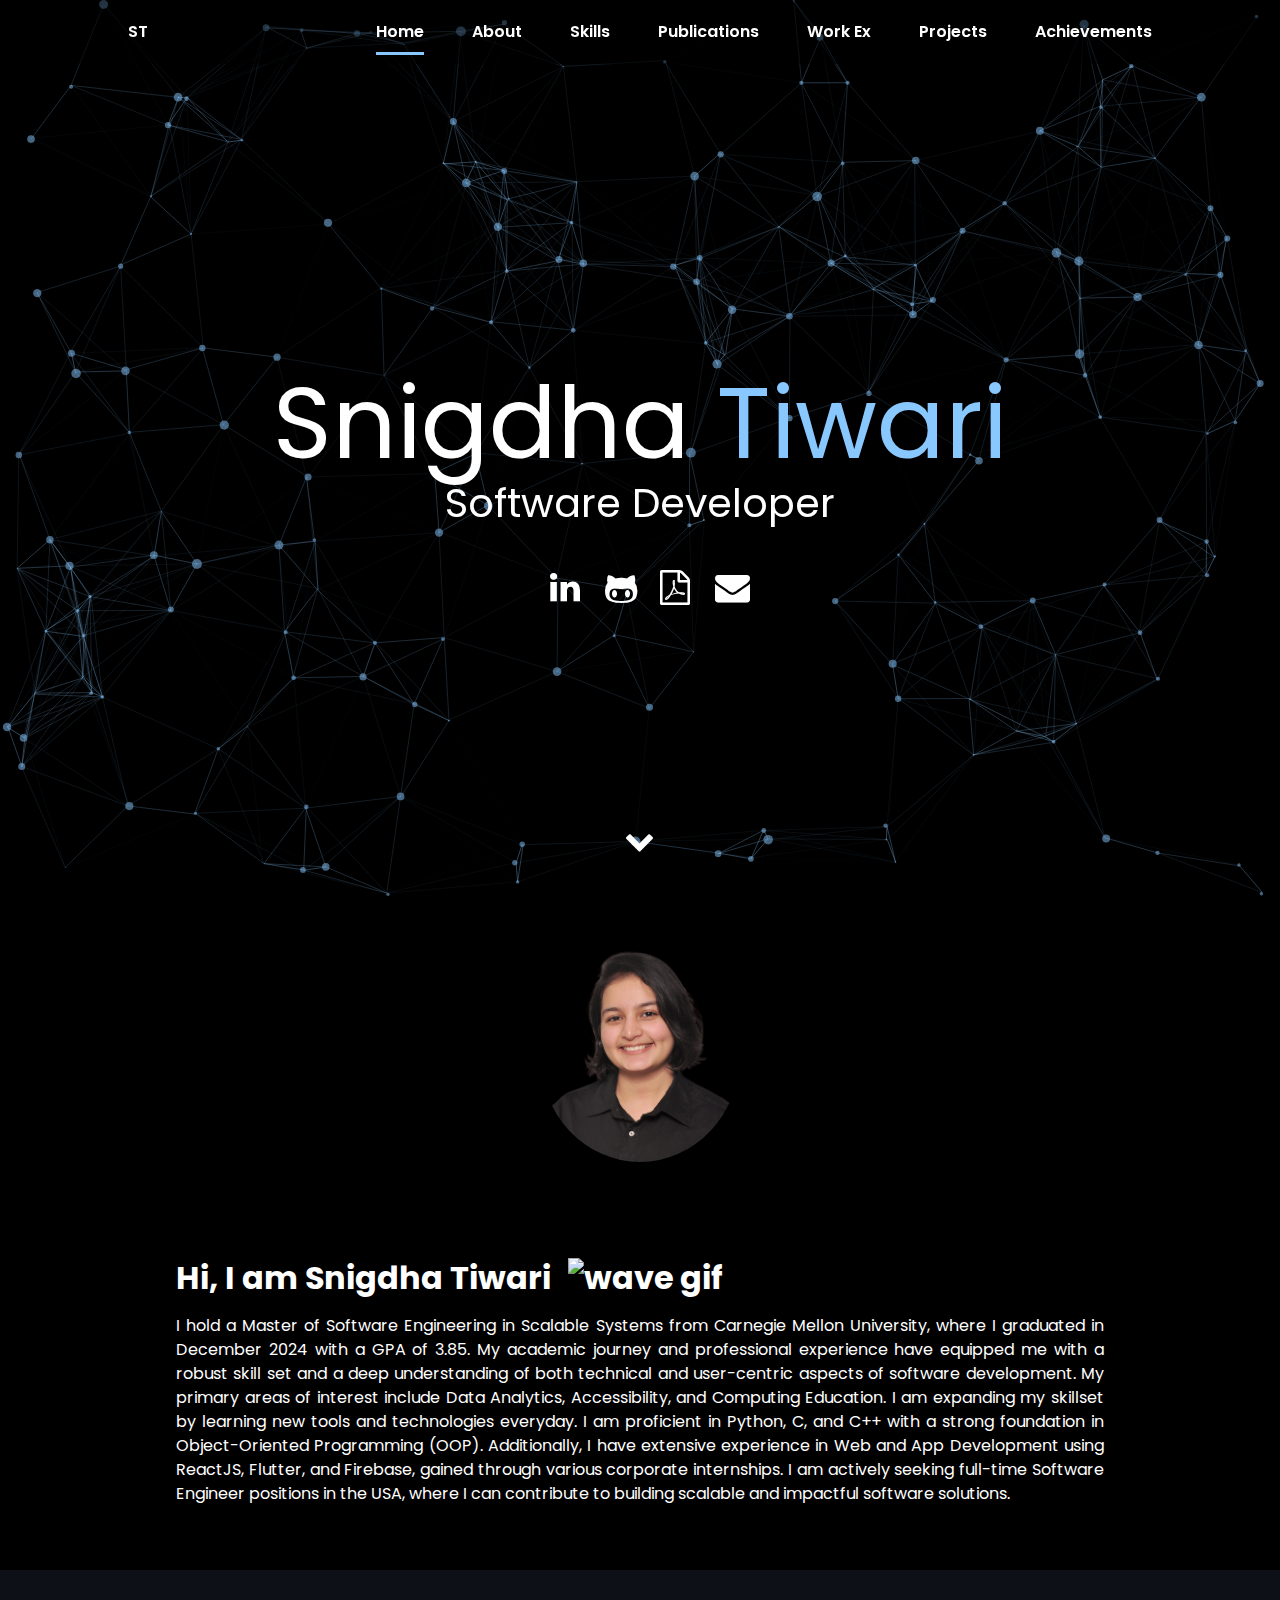
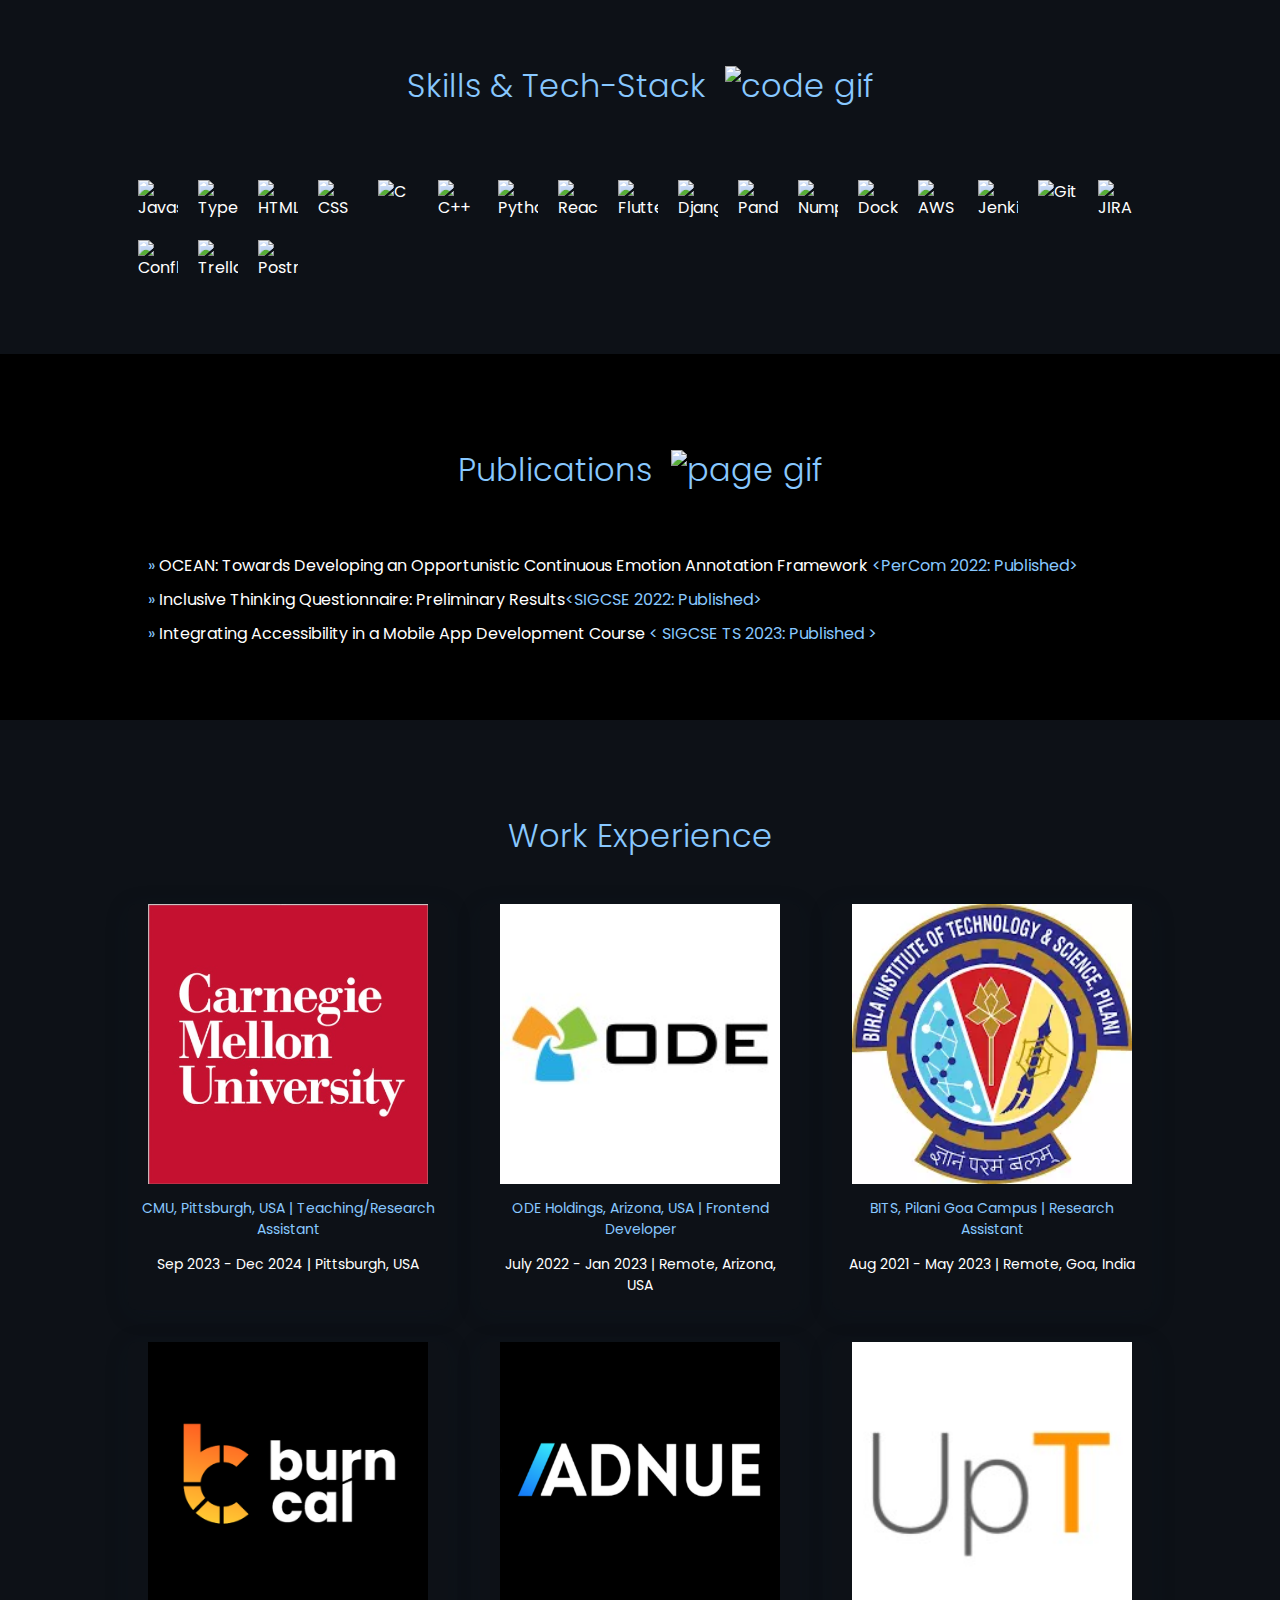
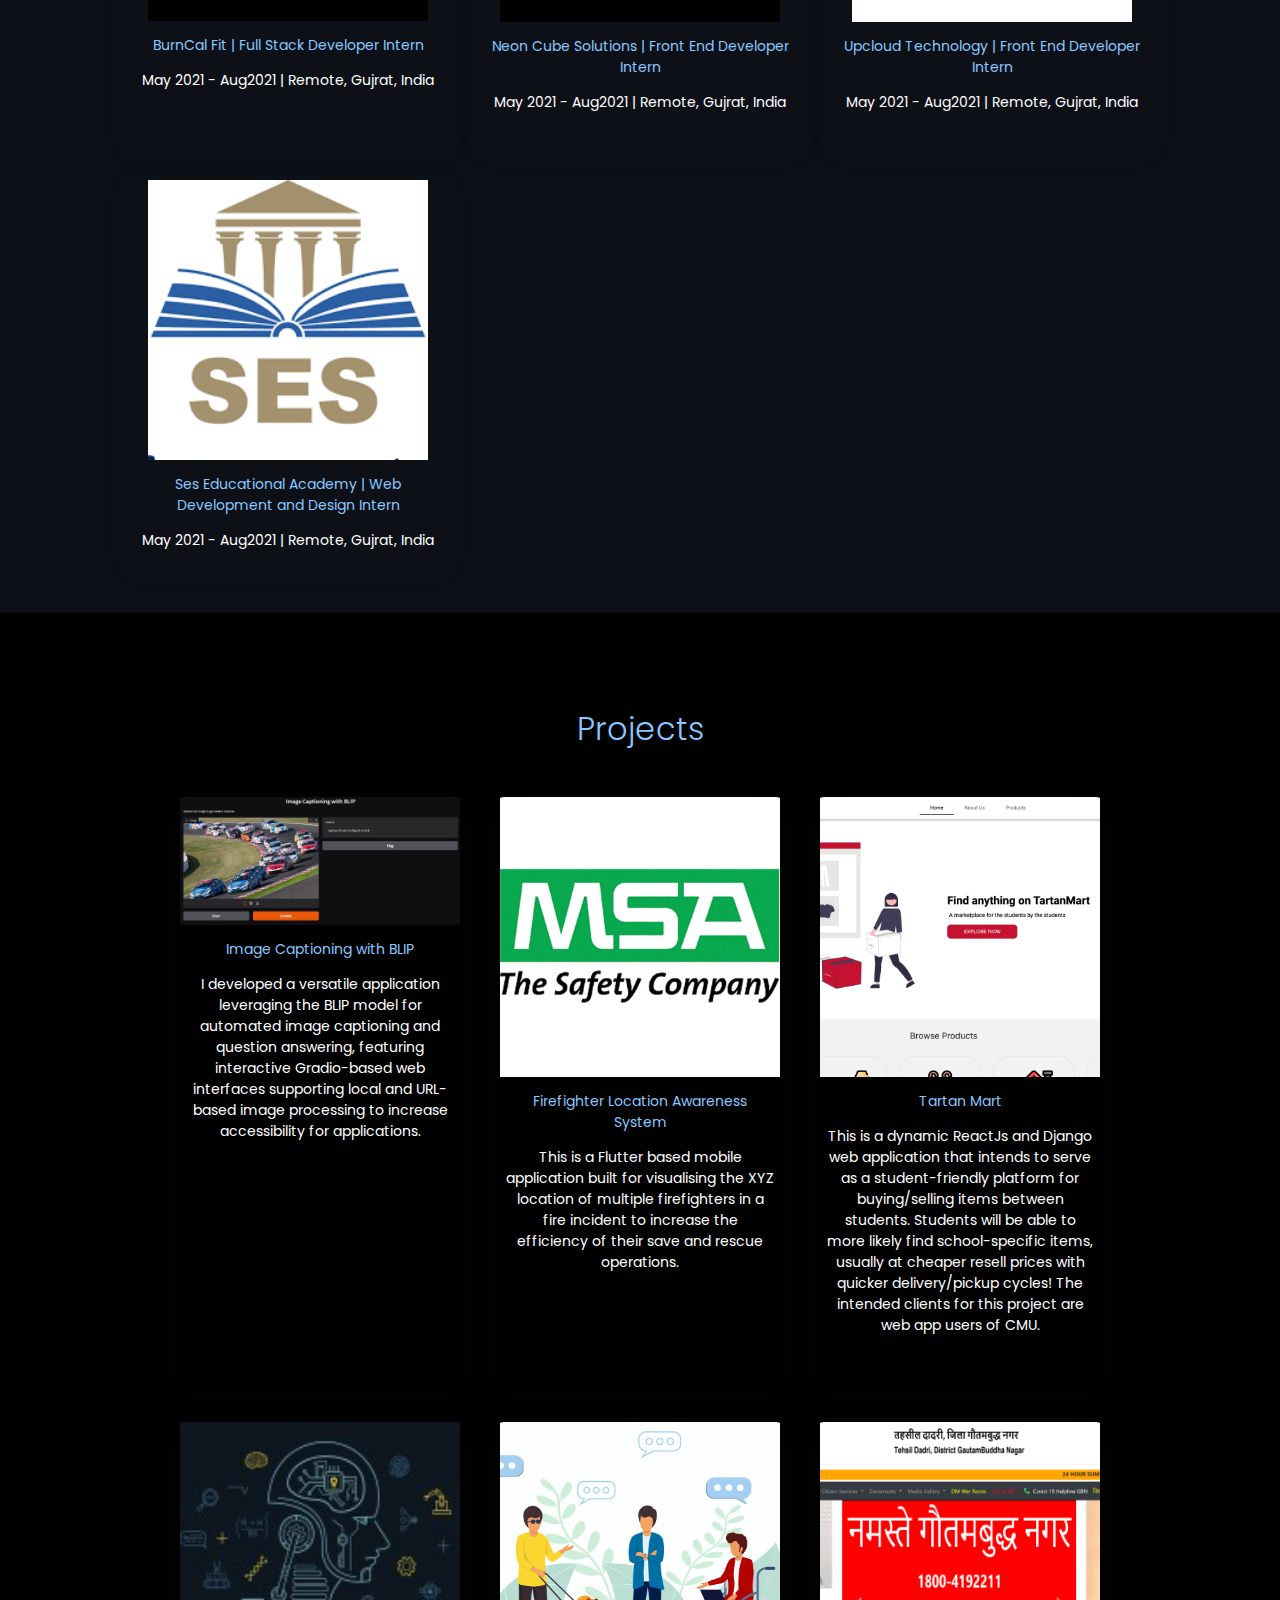
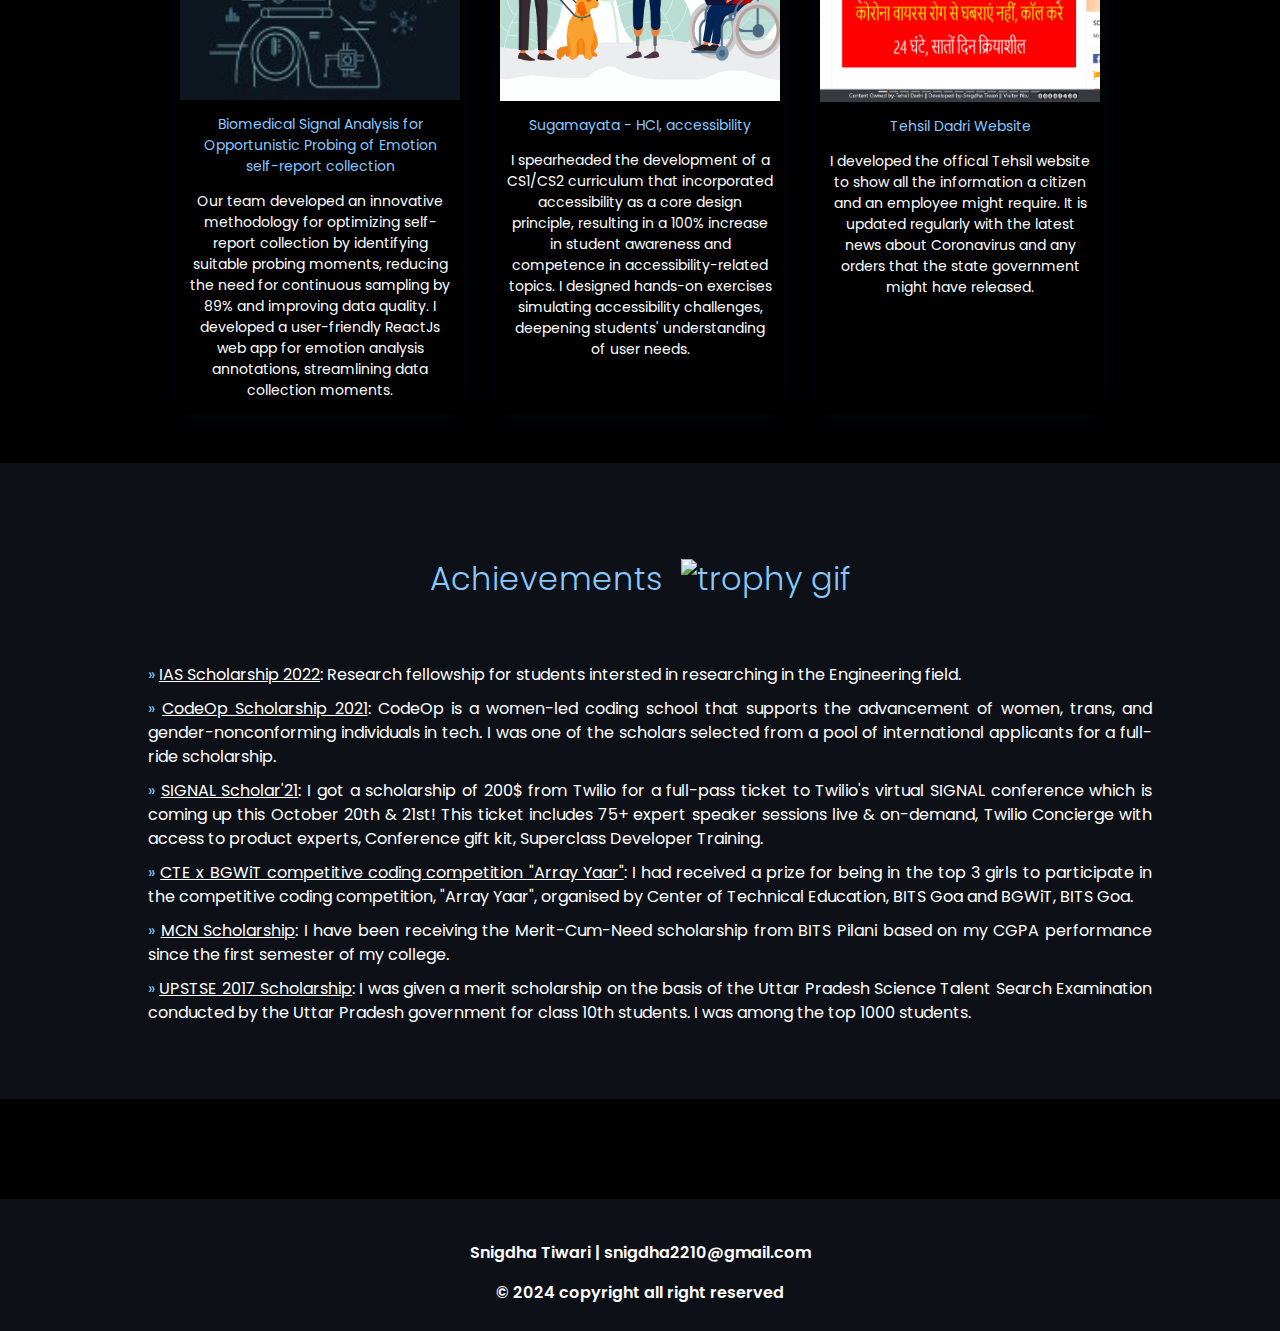
==== commit da4af861: "added potfolio index page url to privacy page" ====
--- a/index.html
+++ b/index.html
@@ -325,7 +325,9 @@
 
     <!--===== FOOTER =====-->
     <footer class="footer">
-      <p class="footer__title" tabindex="0">Snigdha Tiwari | snigdha2210@gmail.com</p>
+      <p class="footer__title" tabindex="0"></p><a href="../index.html"> Snigdha Tiwari | snigdha2210@gmail.com</a>
+    </p>
+     
       <p tabindex="0">&#169; 2024 copyright all right reserved</p>
     </footer>
 
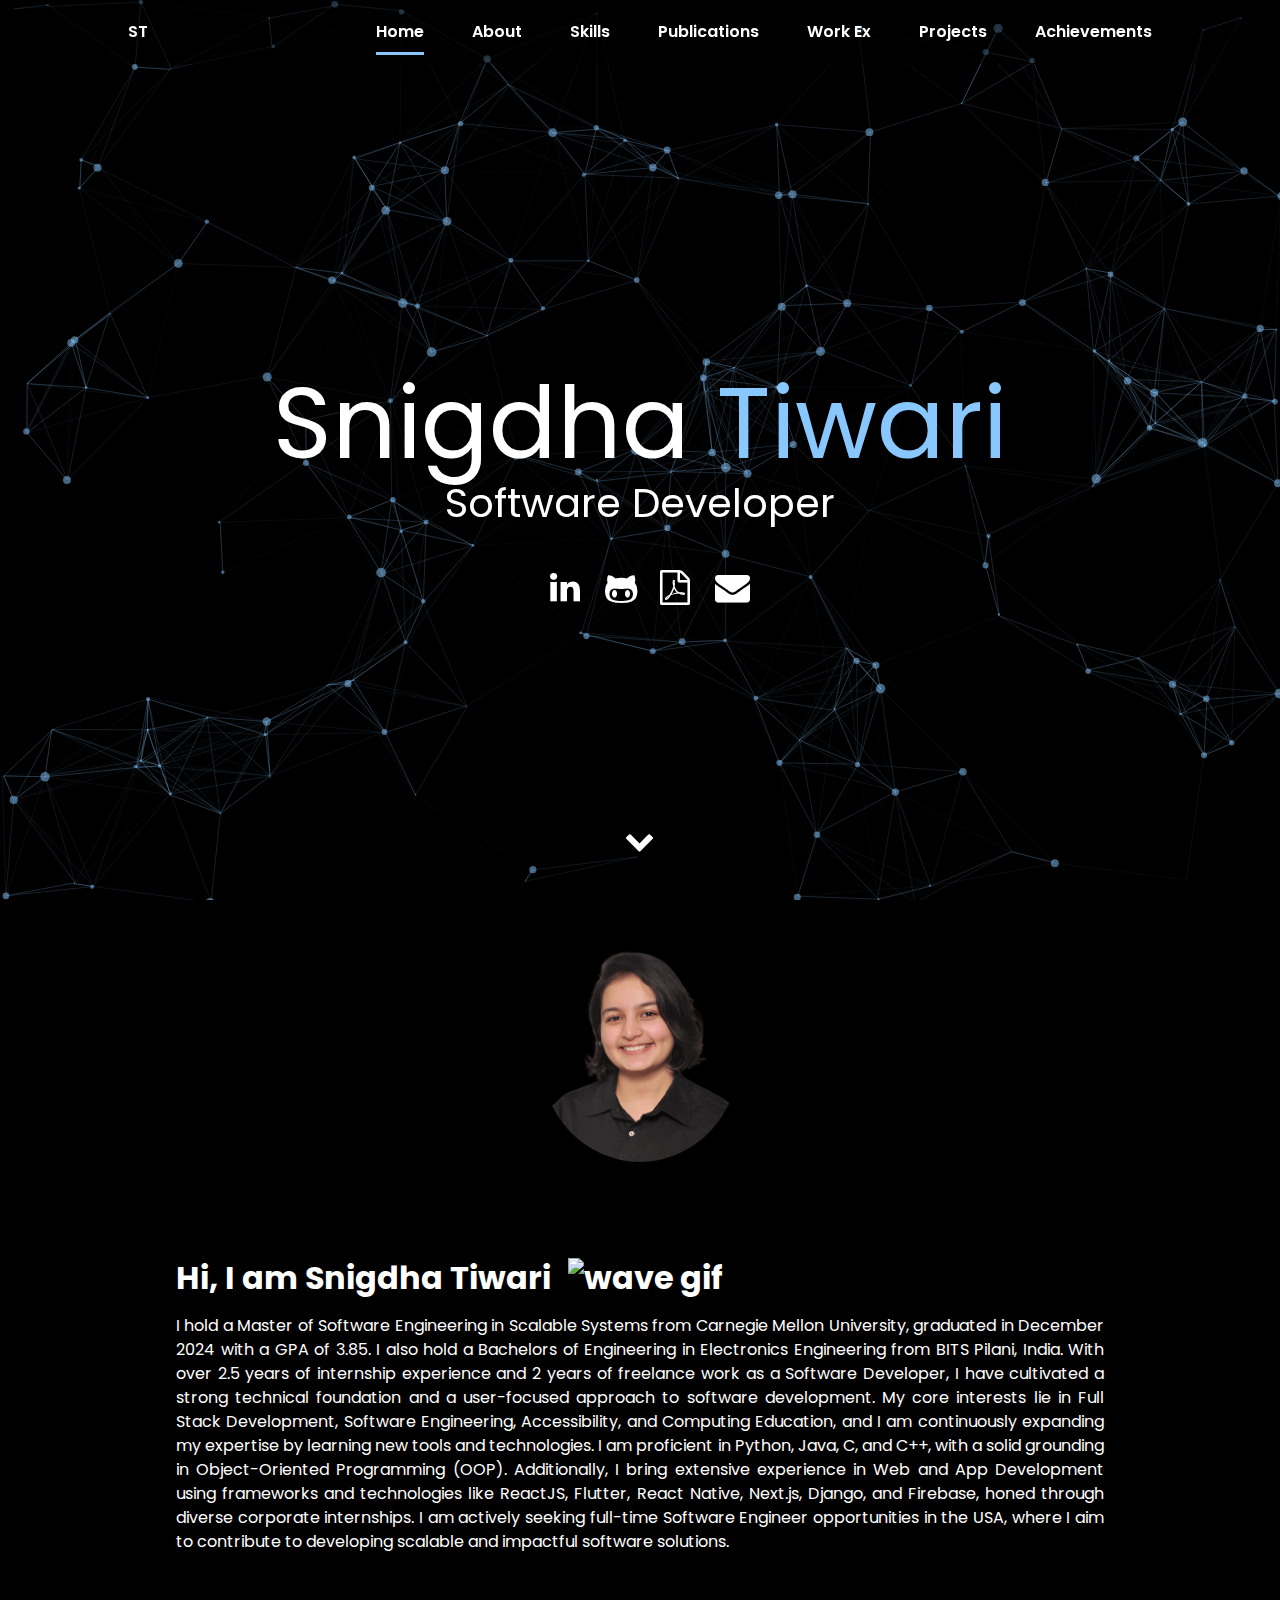
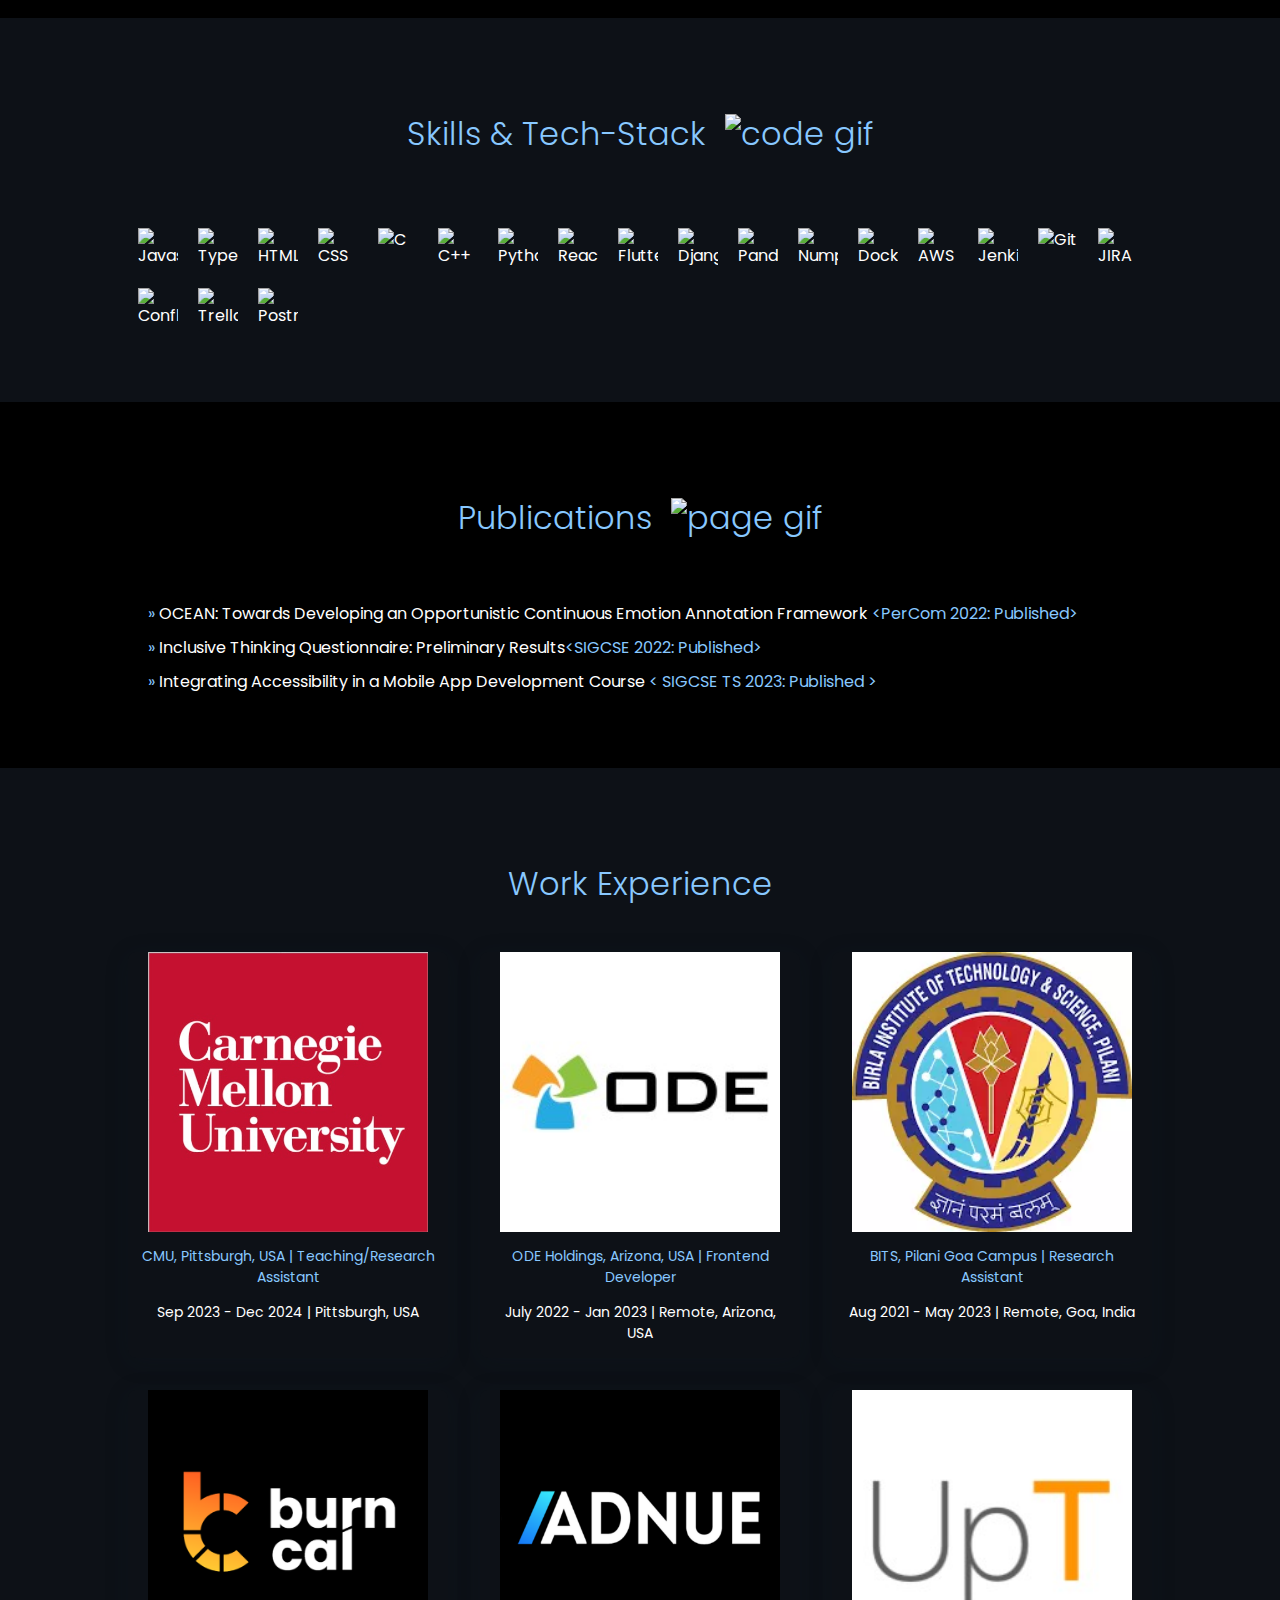
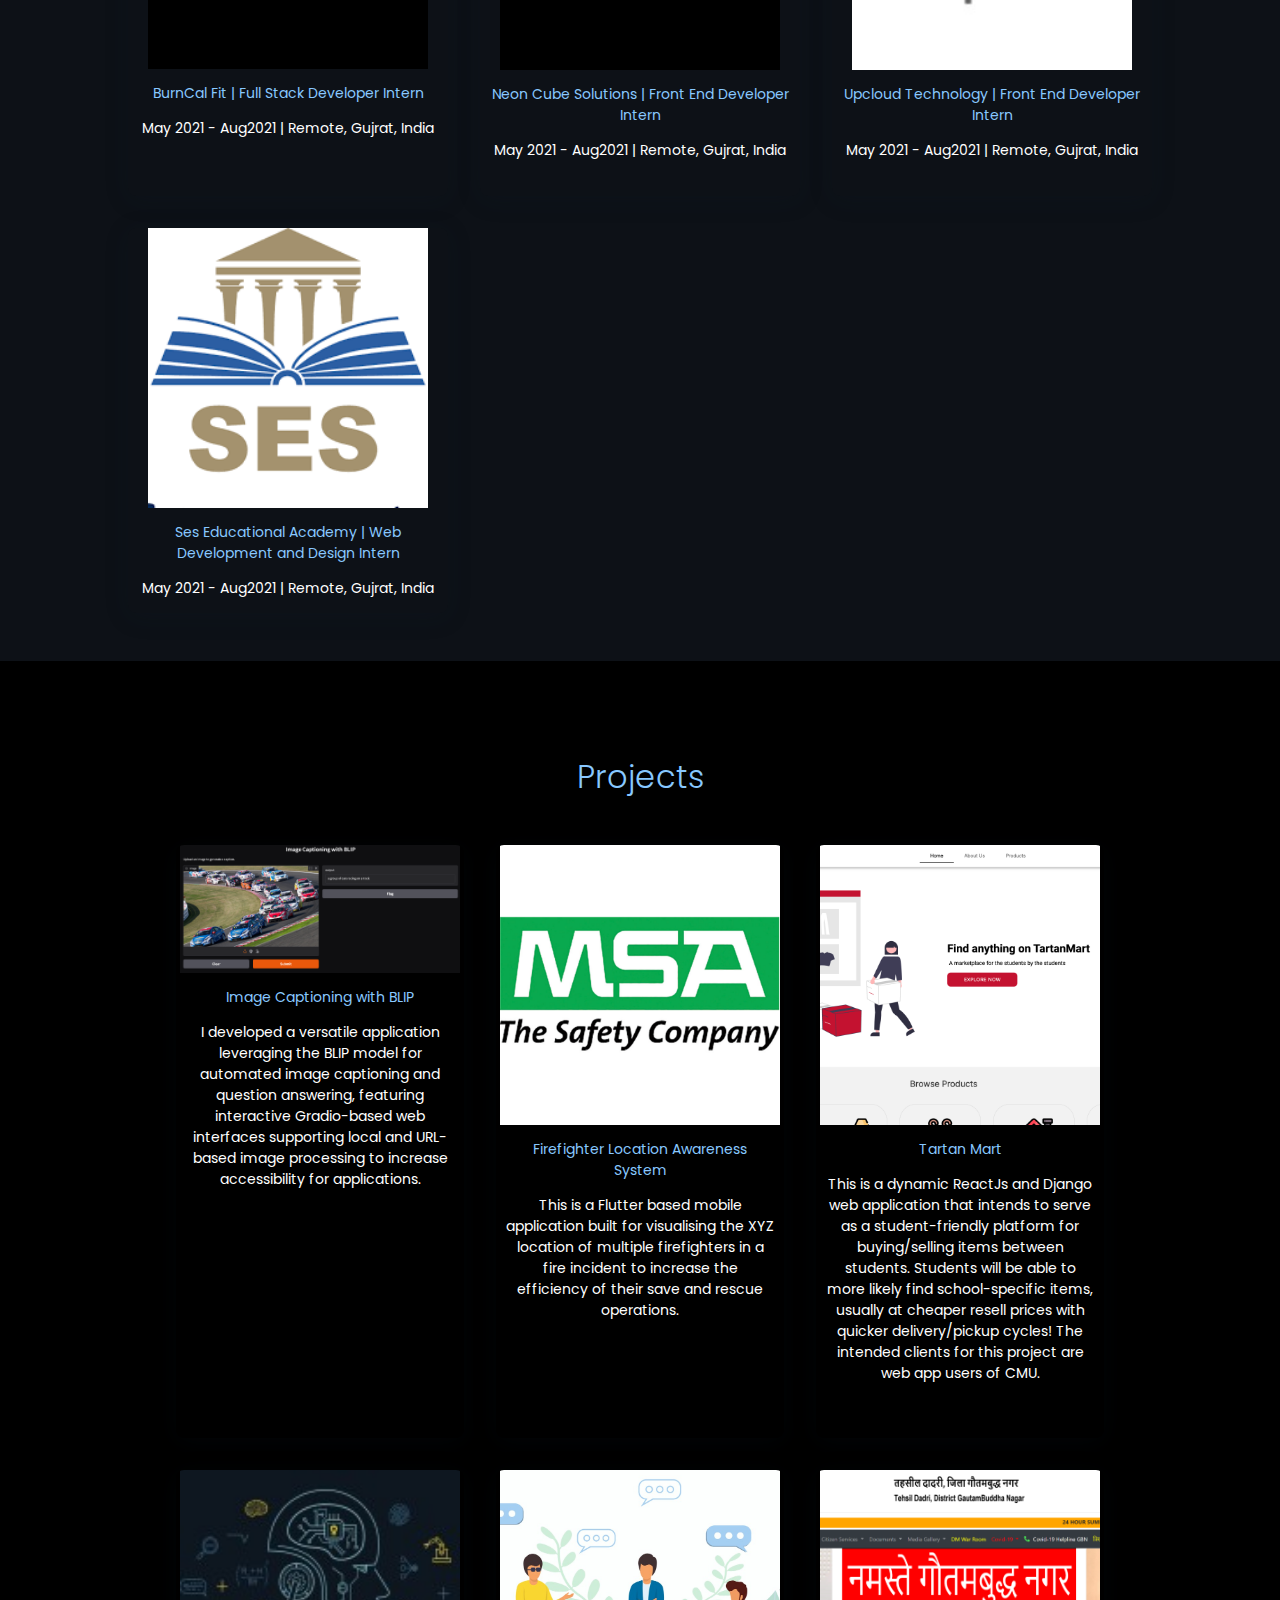
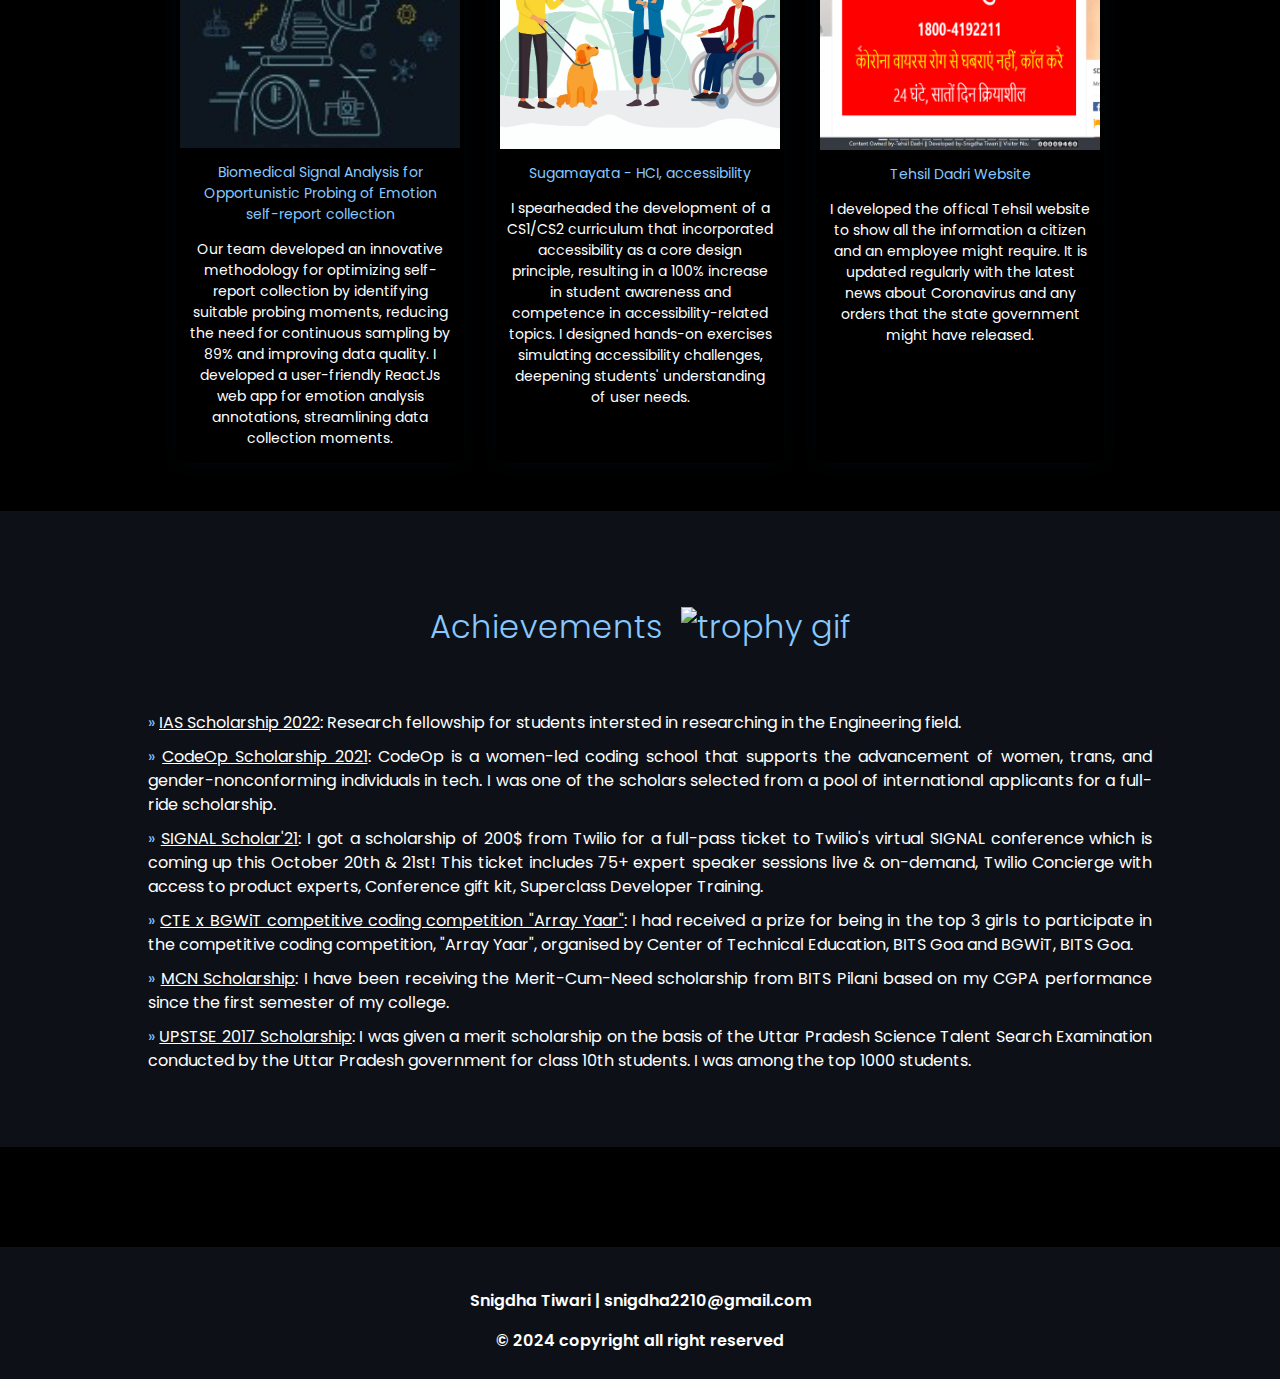
==== commit 85ca1455: "changed profile introduction" ====
--- a/index.html
+++ b/index.html
@@ -129,10 +129,9 @@
           <div>
             <h2 class="about__subtitle" tabindex="0">Hi, I am Snigdha Tiwari <img src = "https://raw.githubusercontent.com/MartinHeinz/MartinHeinz/master/wave.gif" width = 30px class="inline-img" alt="wave gif"></h2>
             <p class="about__text" tabindex="0">
-
-              I hold a Master of Software Engineering in Scalable Systems from Carnegie Mellon University, where I graduated in December 2024 with a GPA of 3.85. My academic journey and professional experience have equipped me with a robust skill set and a deep understanding of both technical and user-centric aspects of software development. My primary areas of interest include Data Analytics, Accessibility, and Computing Education. I am expanding my skillset by learning new tools and technologies everyday.
-
-I am proficient in Python, C, and C++ with a strong foundation in Object-Oriented Programming (OOP). Additionally, I have extensive experience in Web and App Development using ReactJS, Flutter, and Firebase, gained through various corporate internships. I am actively seeking full-time Software Engineer positions in the USA, where I can contribute to building scalable and impactful software solutions.</p>
+              I hold a Master of Software Engineering in Scalable Systems from Carnegie Mellon University, graduated in December 2024 with a GPA of 3.85. I also hold a Bachelors of Engineering in Electronics Engineering from BITS Pilani, India. With over 2.5 years of internship experience and 2 years of freelance work as a Software Developer, I have cultivated a strong technical foundation and a user-focused approach to software development. My core interests lie in Full Stack Development, Software Engineering, Accessibility, and Computing Education, and I am continuously expanding my expertise by learning new tools and technologies. 
+
+              I am proficient in Python, Java, C, and C++, with a solid grounding in Object-Oriented Programming (OOP). Additionally, I bring extensive experience in Web and App Development using frameworks and technologies like ReactJS, Flutter, React Native, Next.js, Django, and Firebase, honed through diverse corporate internships. I am actively seeking full-time Software Engineer opportunities in the USA, where I aim to contribute to developing scalable and impactful software solutions.</p>
              
           </div>
         </div>
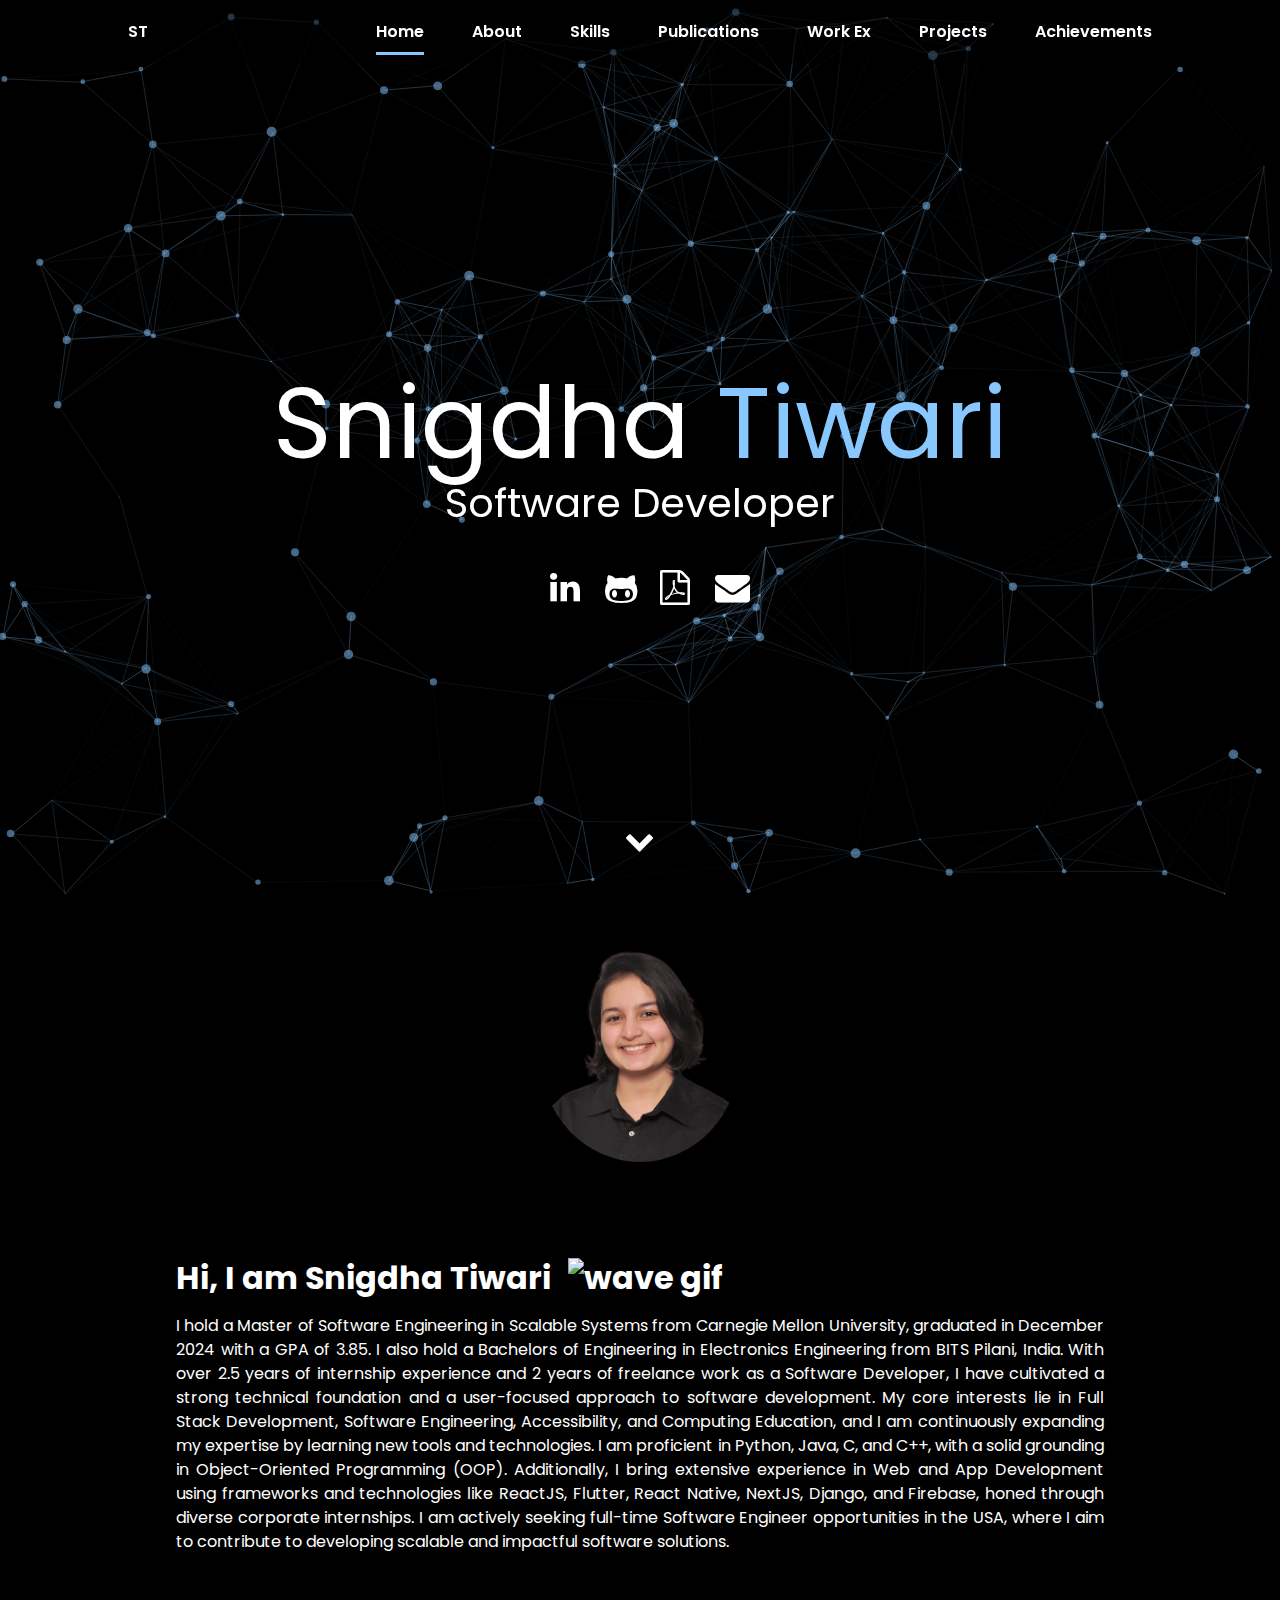
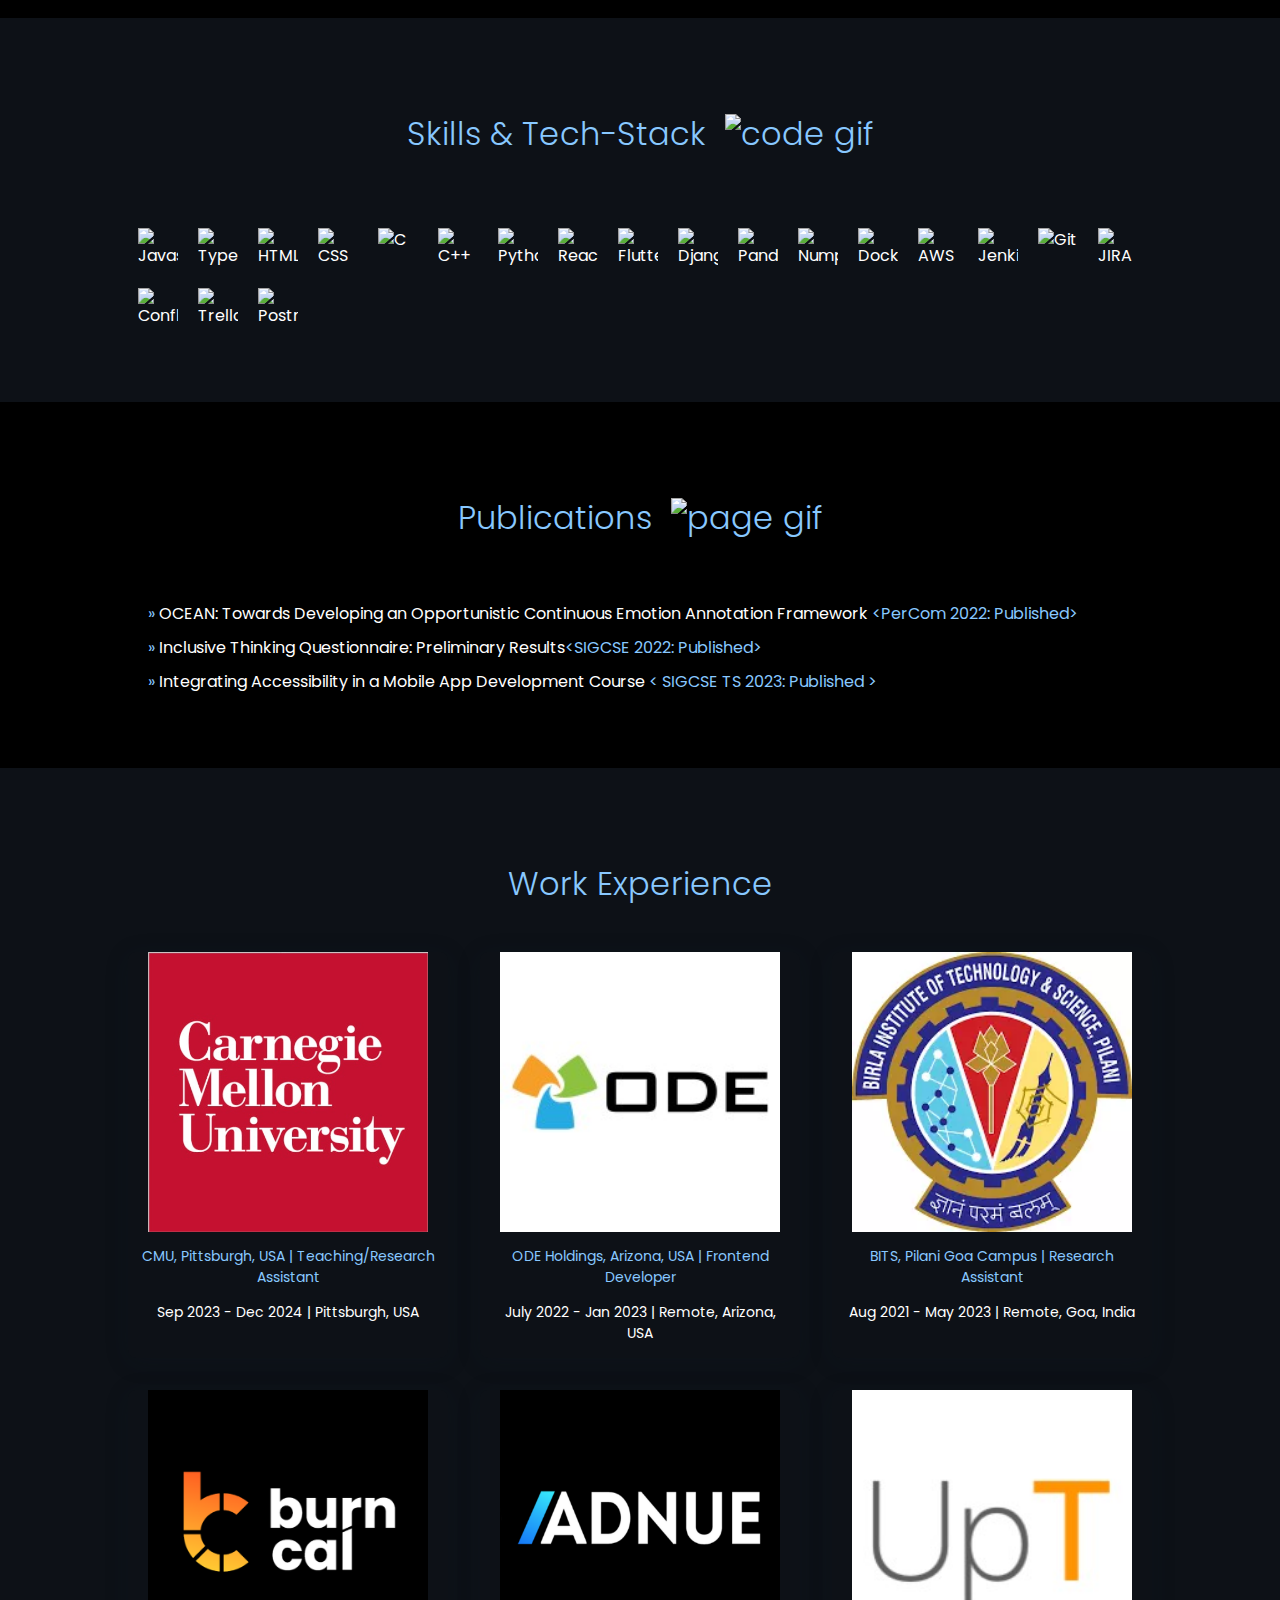
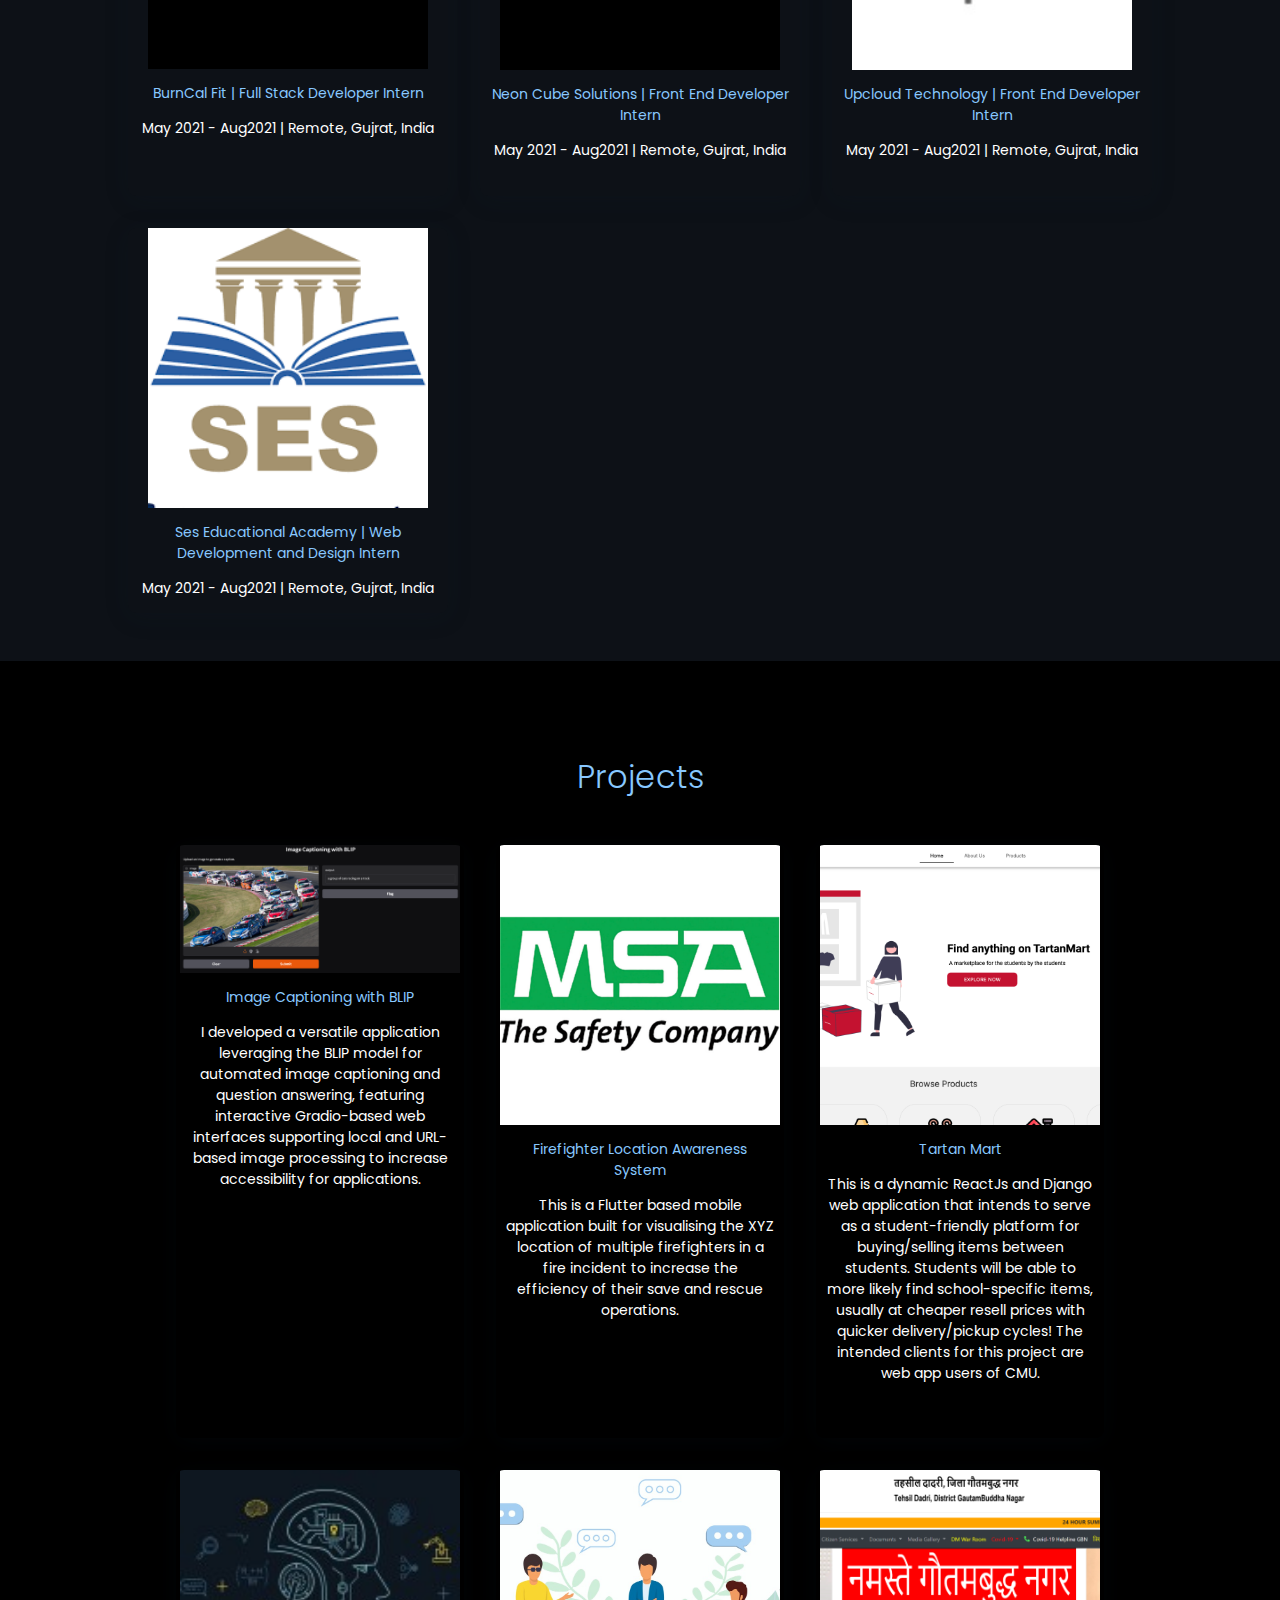
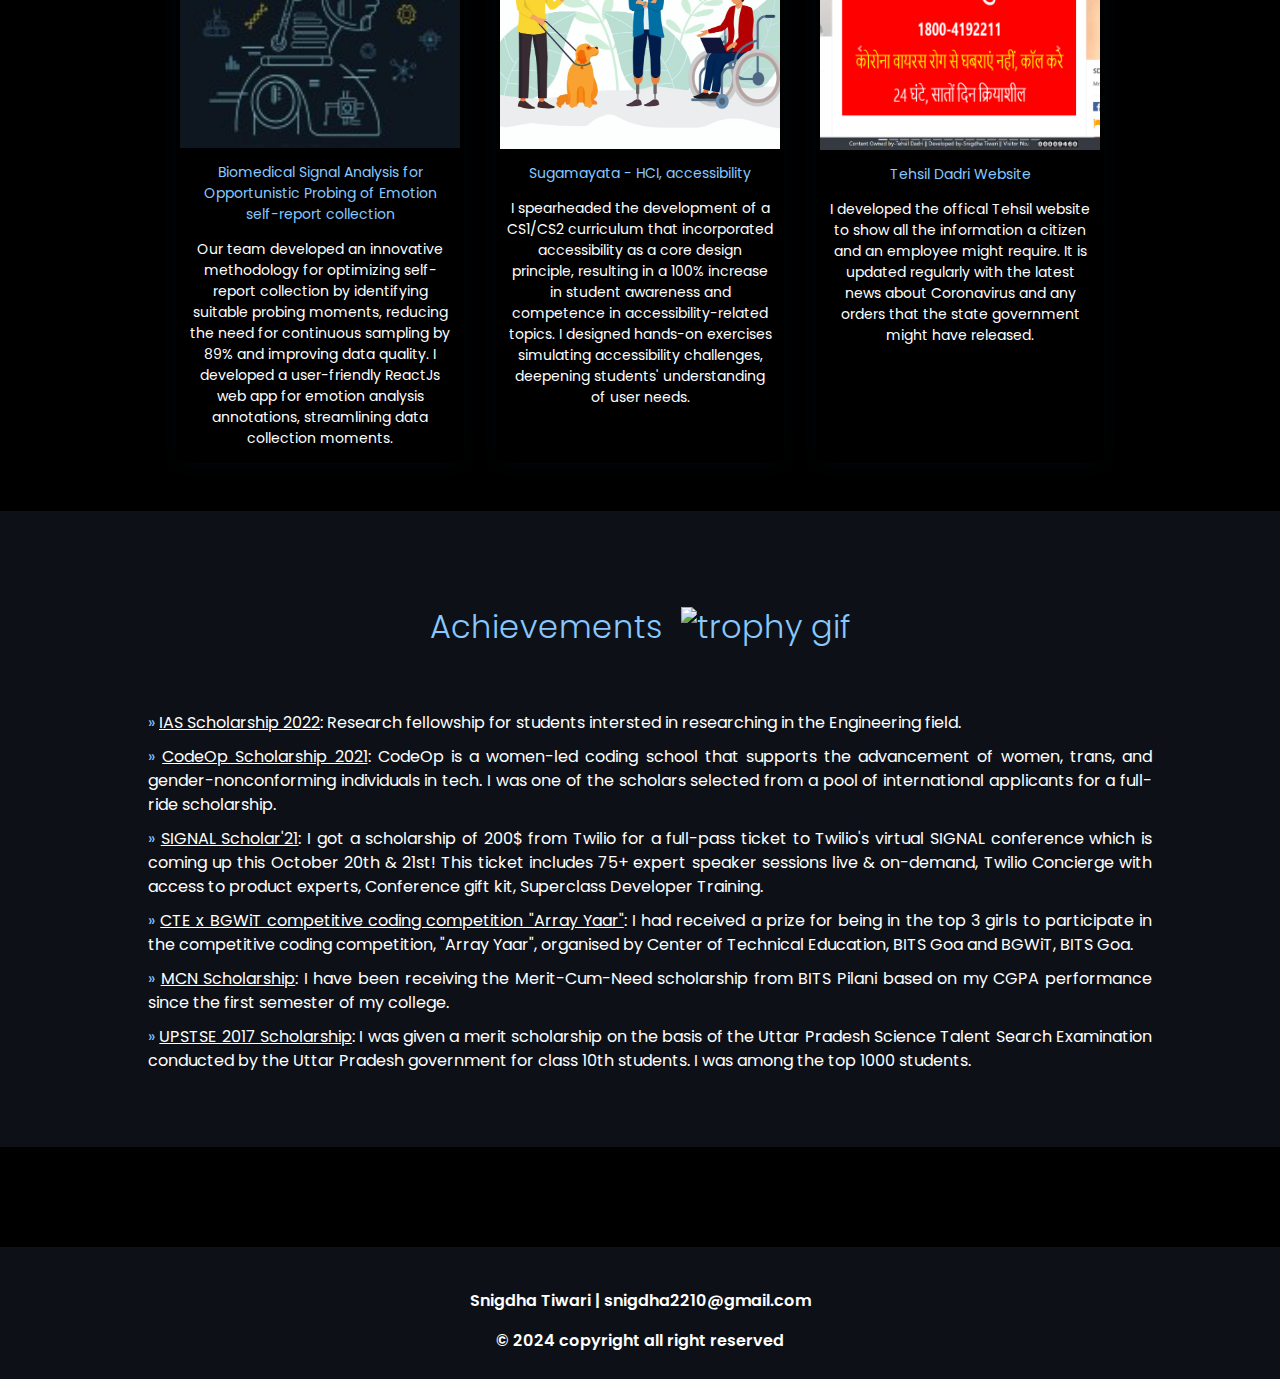
==== commit f2d2cf6d: "changed nextjs name used" ====
--- a/index.html
+++ b/index.html
@@ -131,7 +131,7 @@
             <p class="about__text" tabindex="0">
               I hold a Master of Software Engineering in Scalable Systems from Carnegie Mellon University, graduated in December 2024 with a GPA of 3.85. I also hold a Bachelors of Engineering in Electronics Engineering from BITS Pilani, India. With over 2.5 years of internship experience and 2 years of freelance work as a Software Developer, I have cultivated a strong technical foundation and a user-focused approach to software development. My core interests lie in Full Stack Development, Software Engineering, Accessibility, and Computing Education, and I am continuously expanding my expertise by learning new tools and technologies. 
 
-              I am proficient in Python, Java, C, and C++, with a solid grounding in Object-Oriented Programming (OOP). Additionally, I bring extensive experience in Web and App Development using frameworks and technologies like ReactJS, Flutter, React Native, Next.js, Django, and Firebase, honed through diverse corporate internships. I am actively seeking full-time Software Engineer opportunities in the USA, where I aim to contribute to developing scalable and impactful software solutions.</p>
+              I am proficient in Python, Java, C, and C++, with a solid grounding in Object-Oriented Programming (OOP). Additionally, I bring extensive experience in Web and App Development using frameworks and technologies like ReactJS, Flutter, React Native, NextJS, Django, and Firebase, honed through diverse corporate internships. I am actively seeking full-time Software Engineer opportunities in the USA, where I aim to contribute to developing scalable and impactful software solutions.</p>
              
           </div>
         </div>
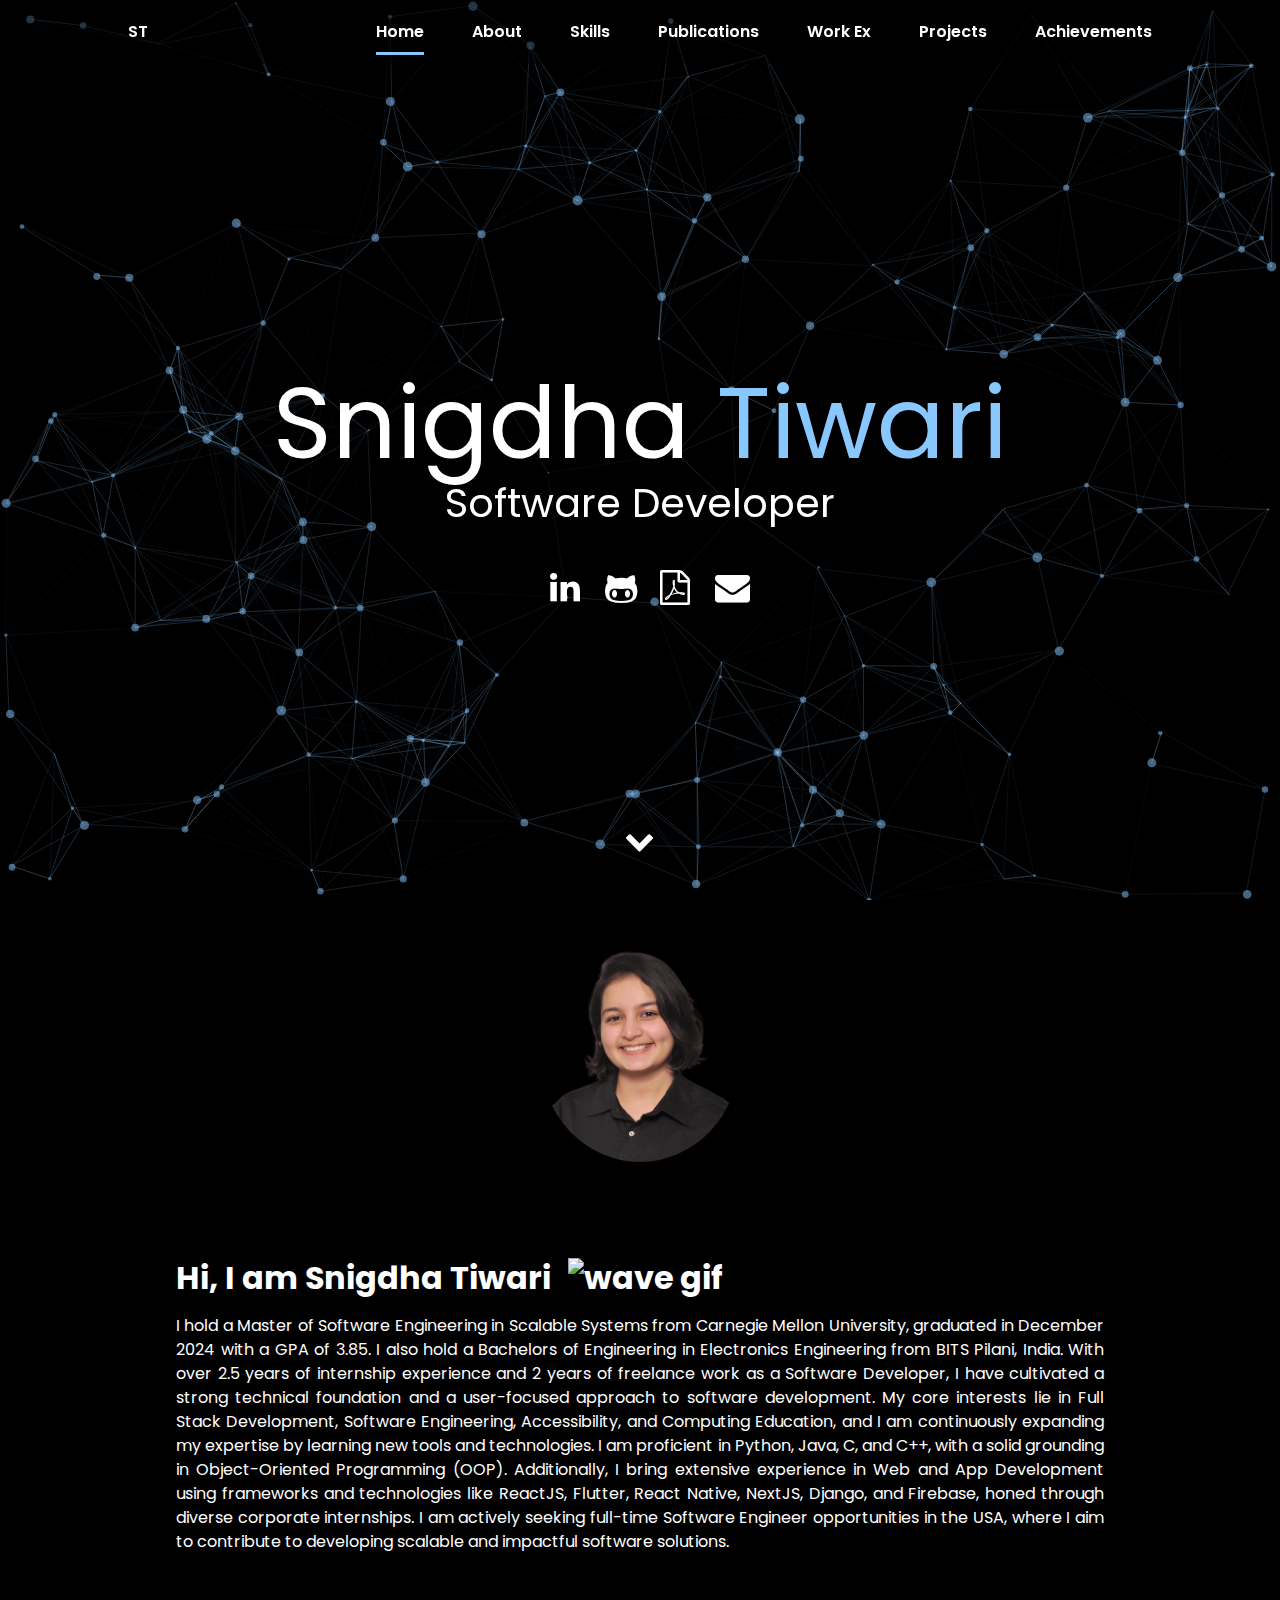
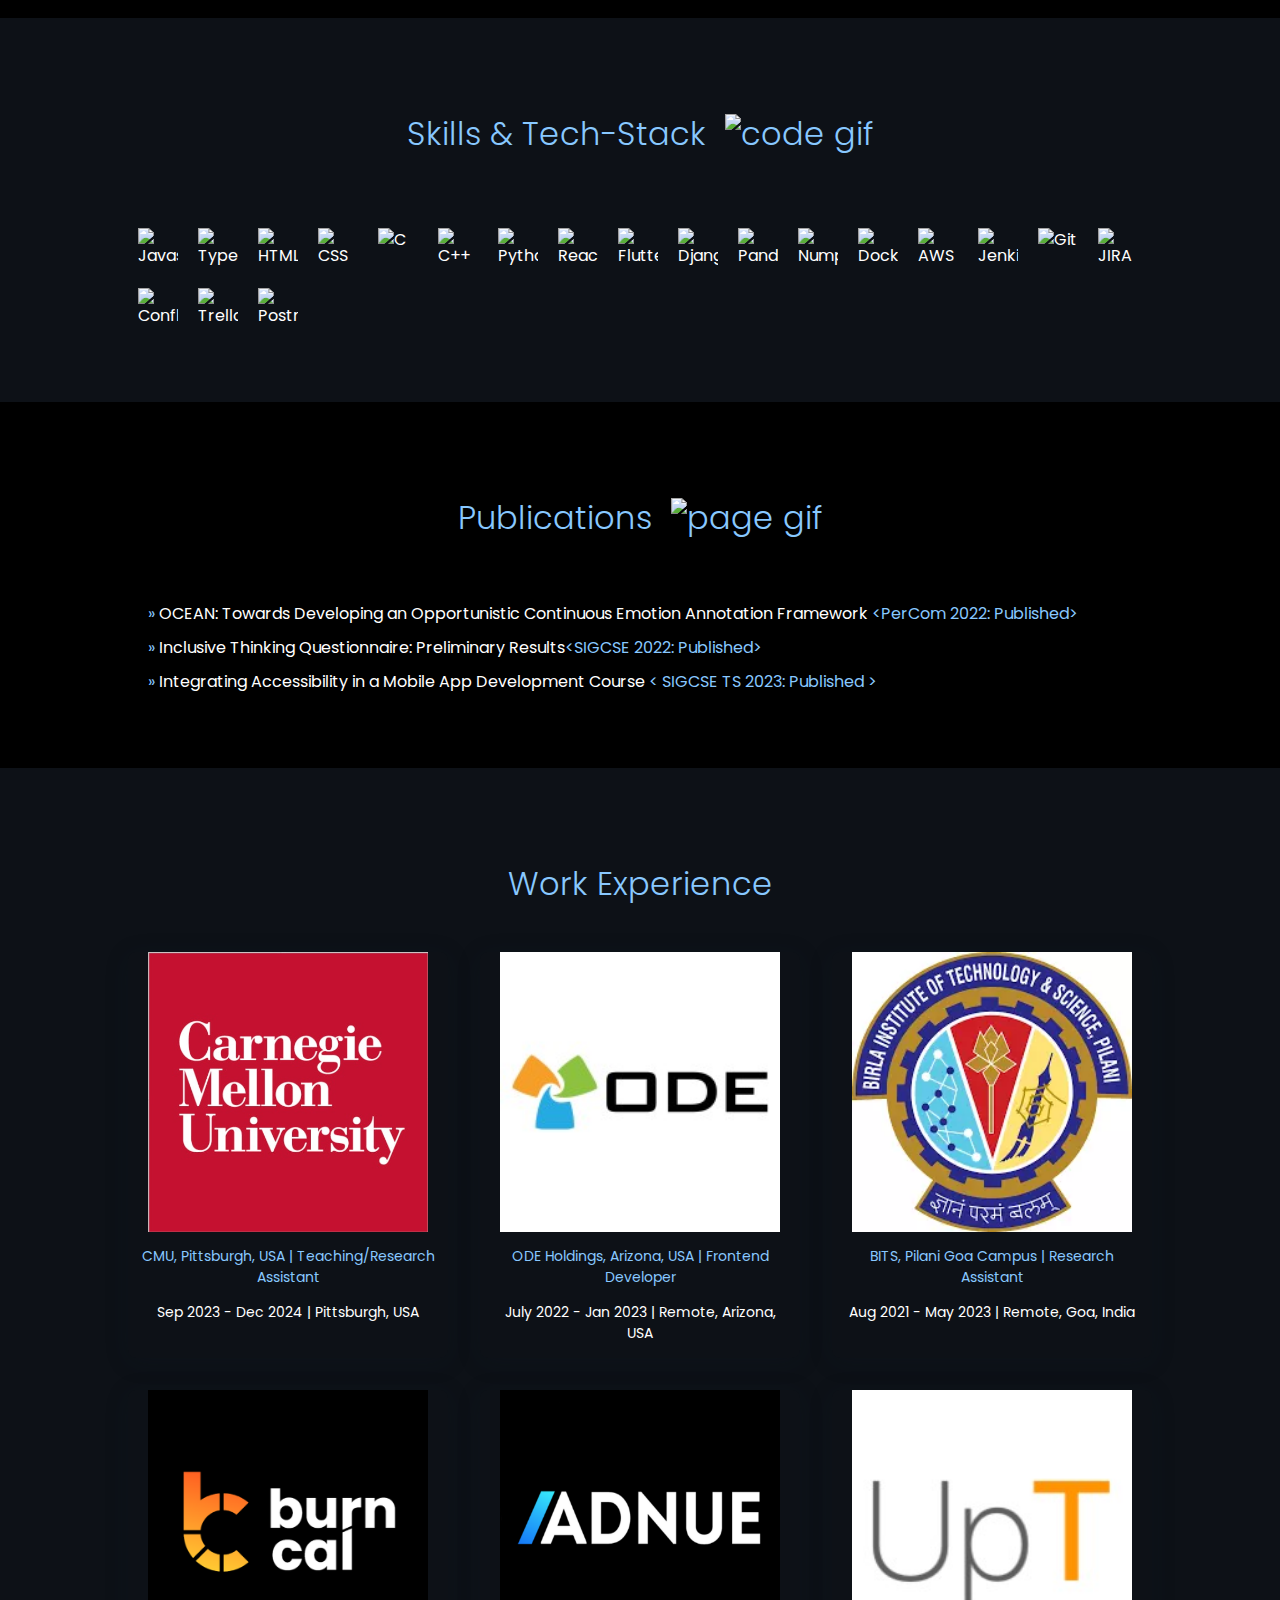
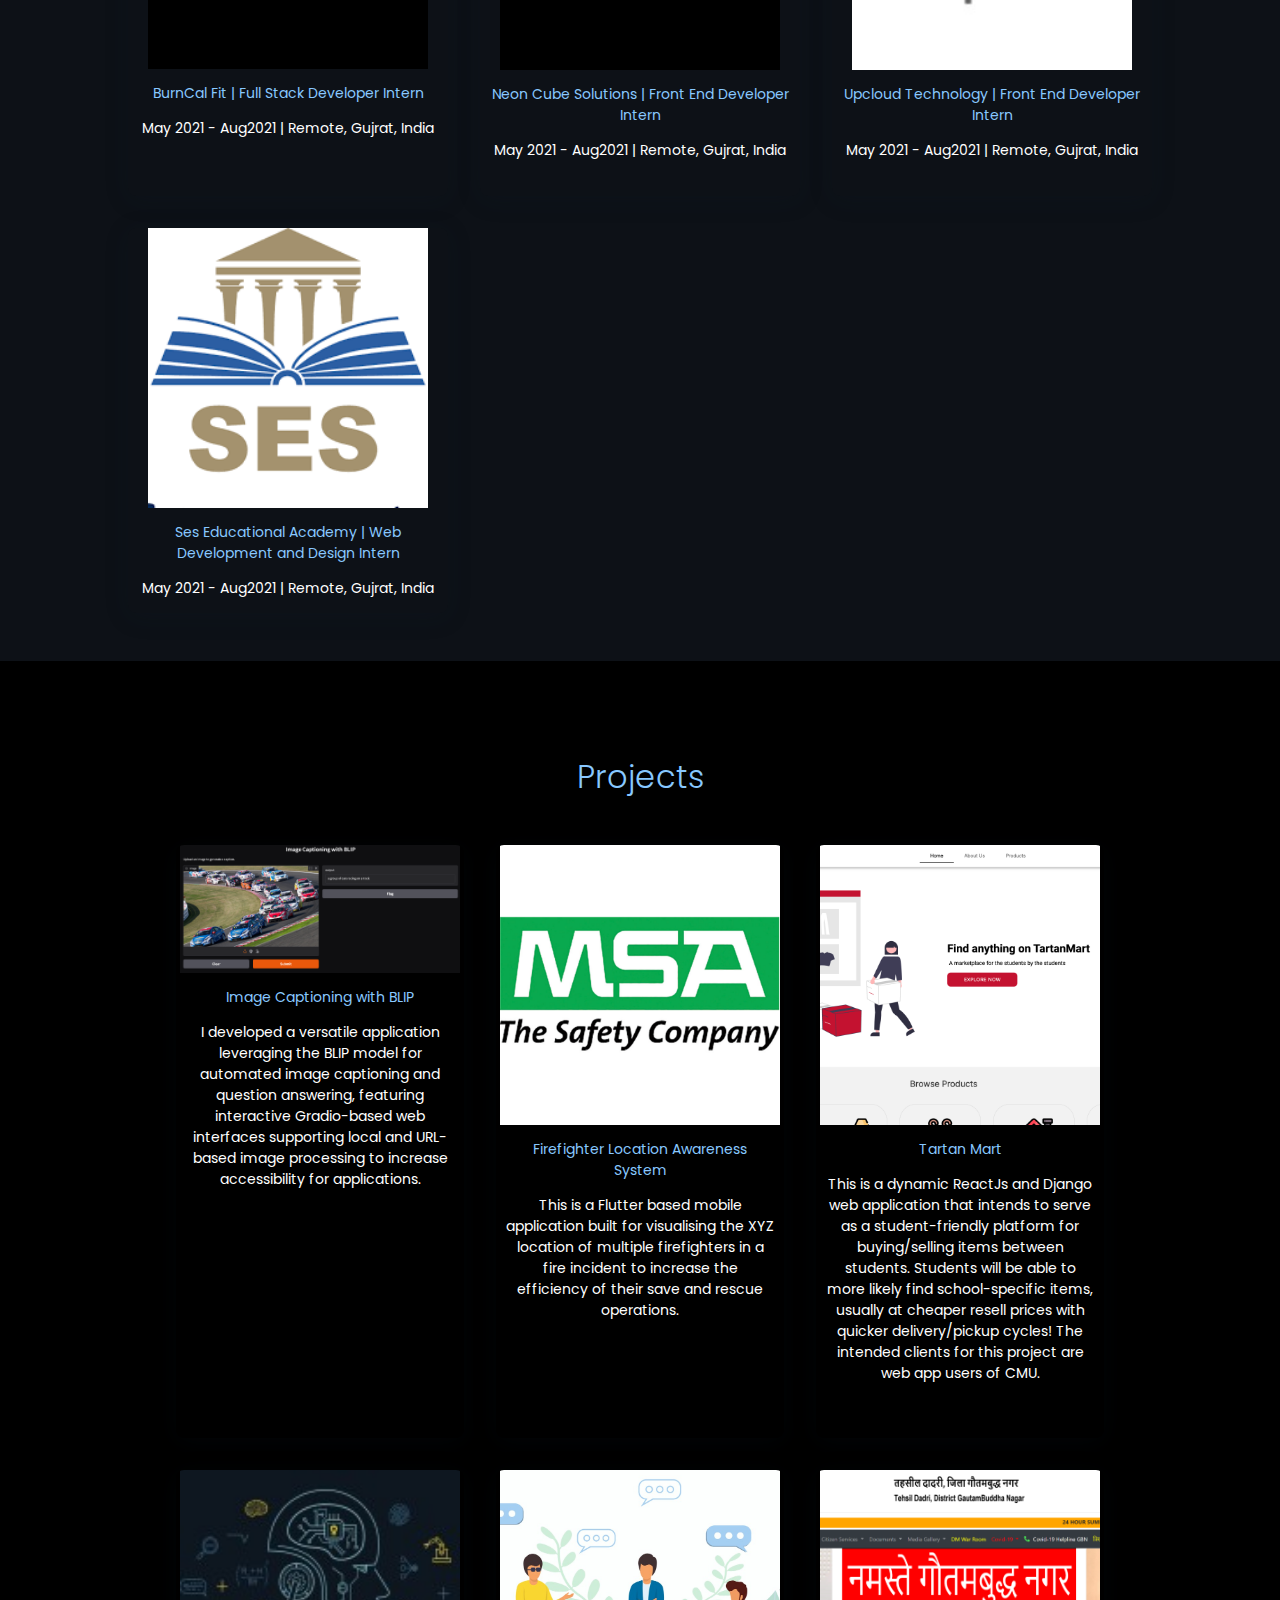
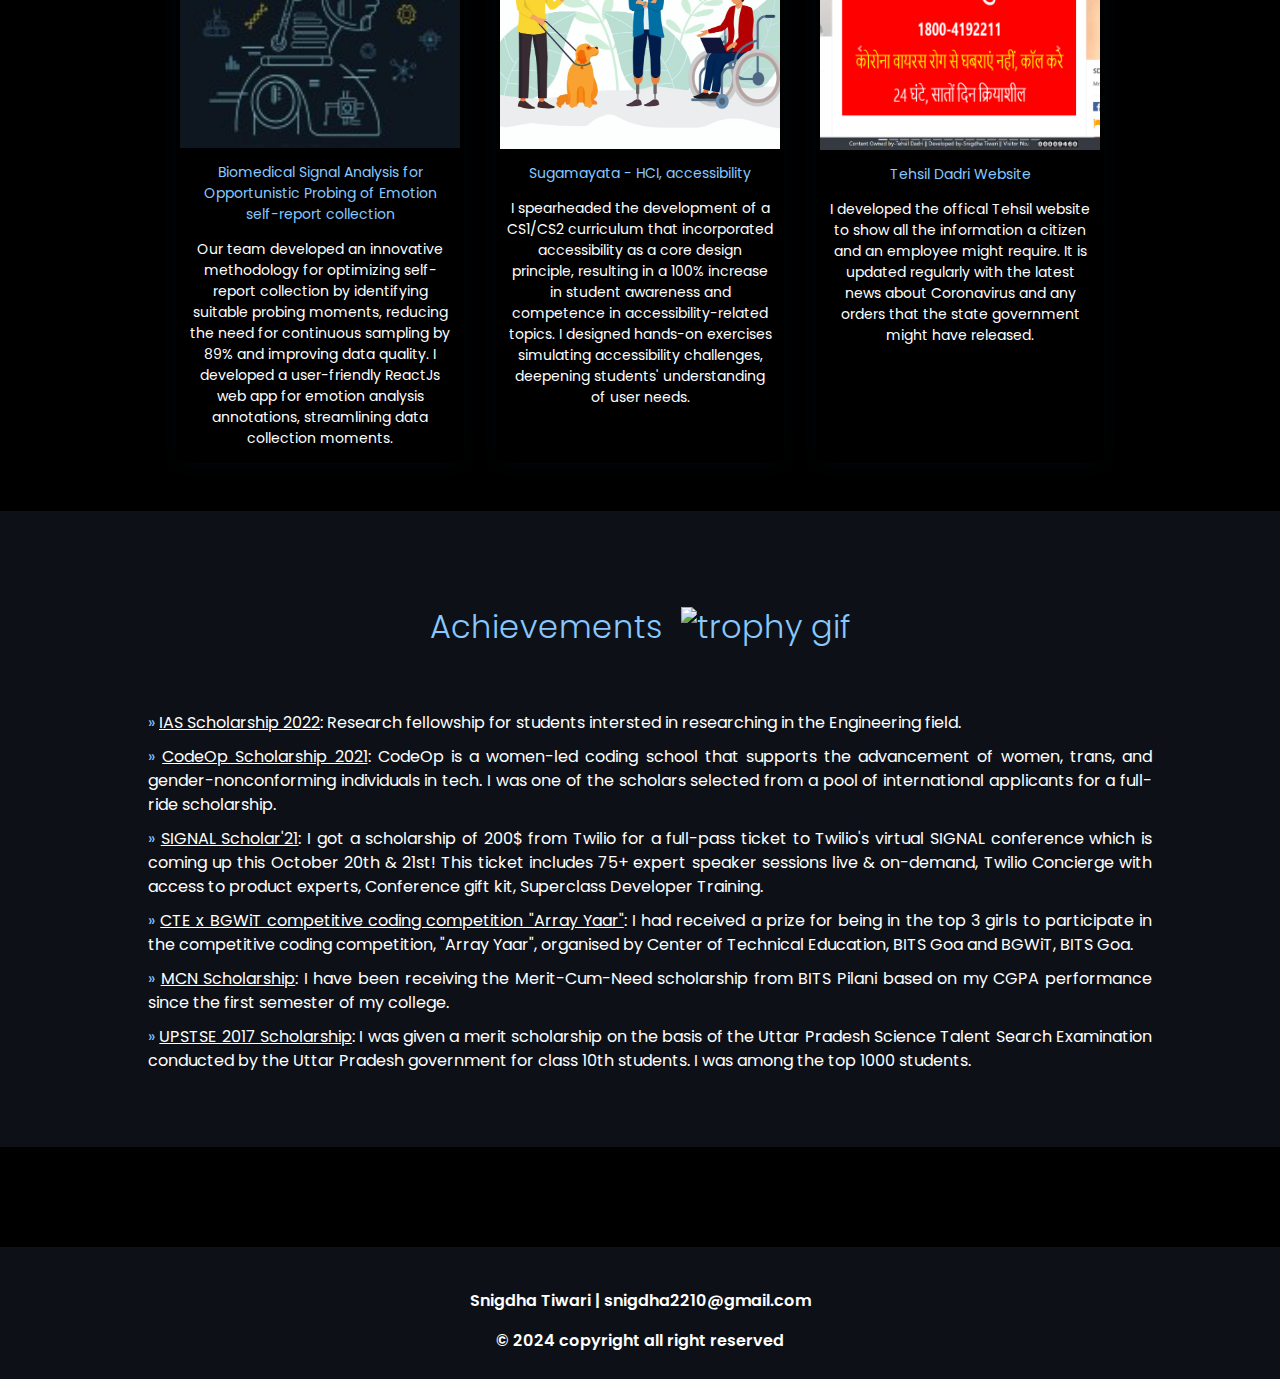
==== commit 0d3e9f04: "updated meta description" ====
--- a/index.html
+++ b/index.html
@@ -6,7 +6,7 @@
     <!-- Viewport Metadata -->
     <meta name="viewport" content="width=device-width, initial-scale=1" />
     <!-- Description Metadata-->
-    <meta name="description" content="Portfolio Website" />
+    <meta name="description" content="Snigdha Tiwari Portfolio Website" />
     <!-- Author Metadata -->
     <meta name="author" content="Snigdha Tiwari" />
     <!-- Keyword Metadata -->
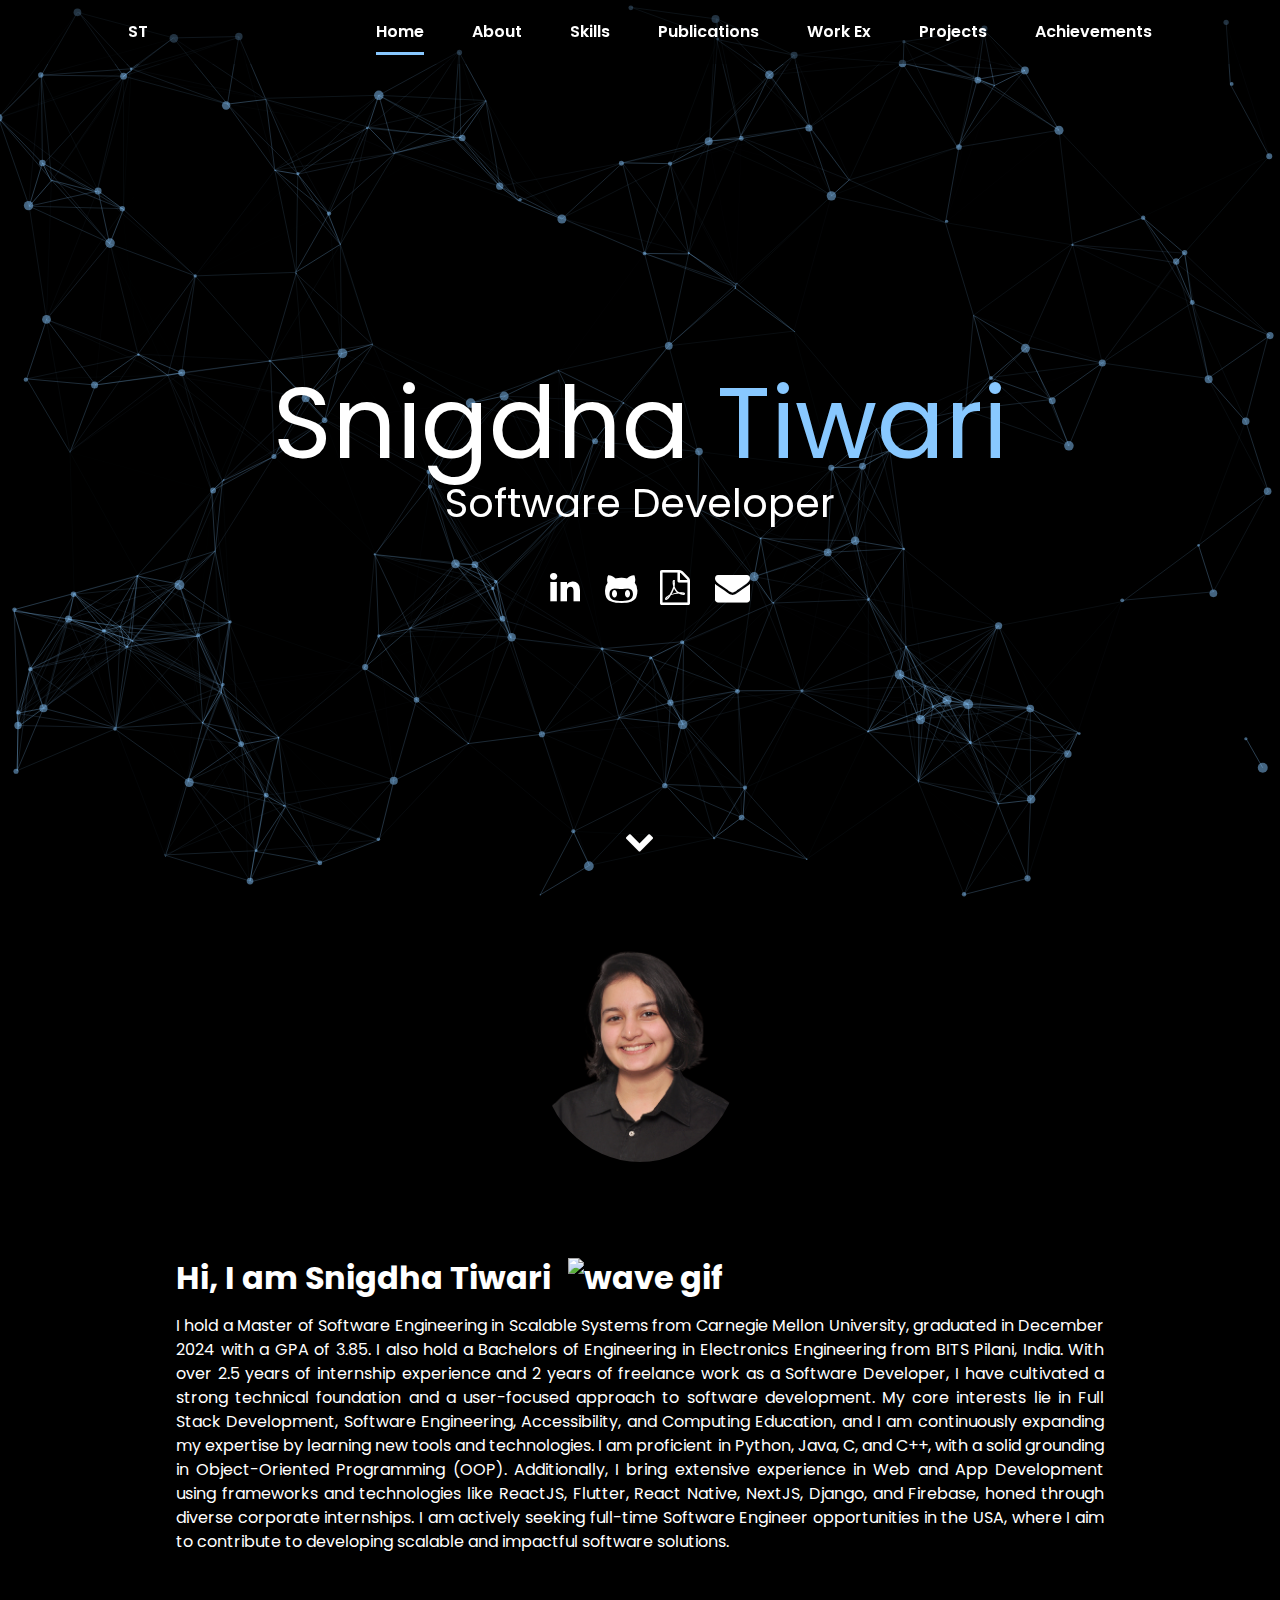
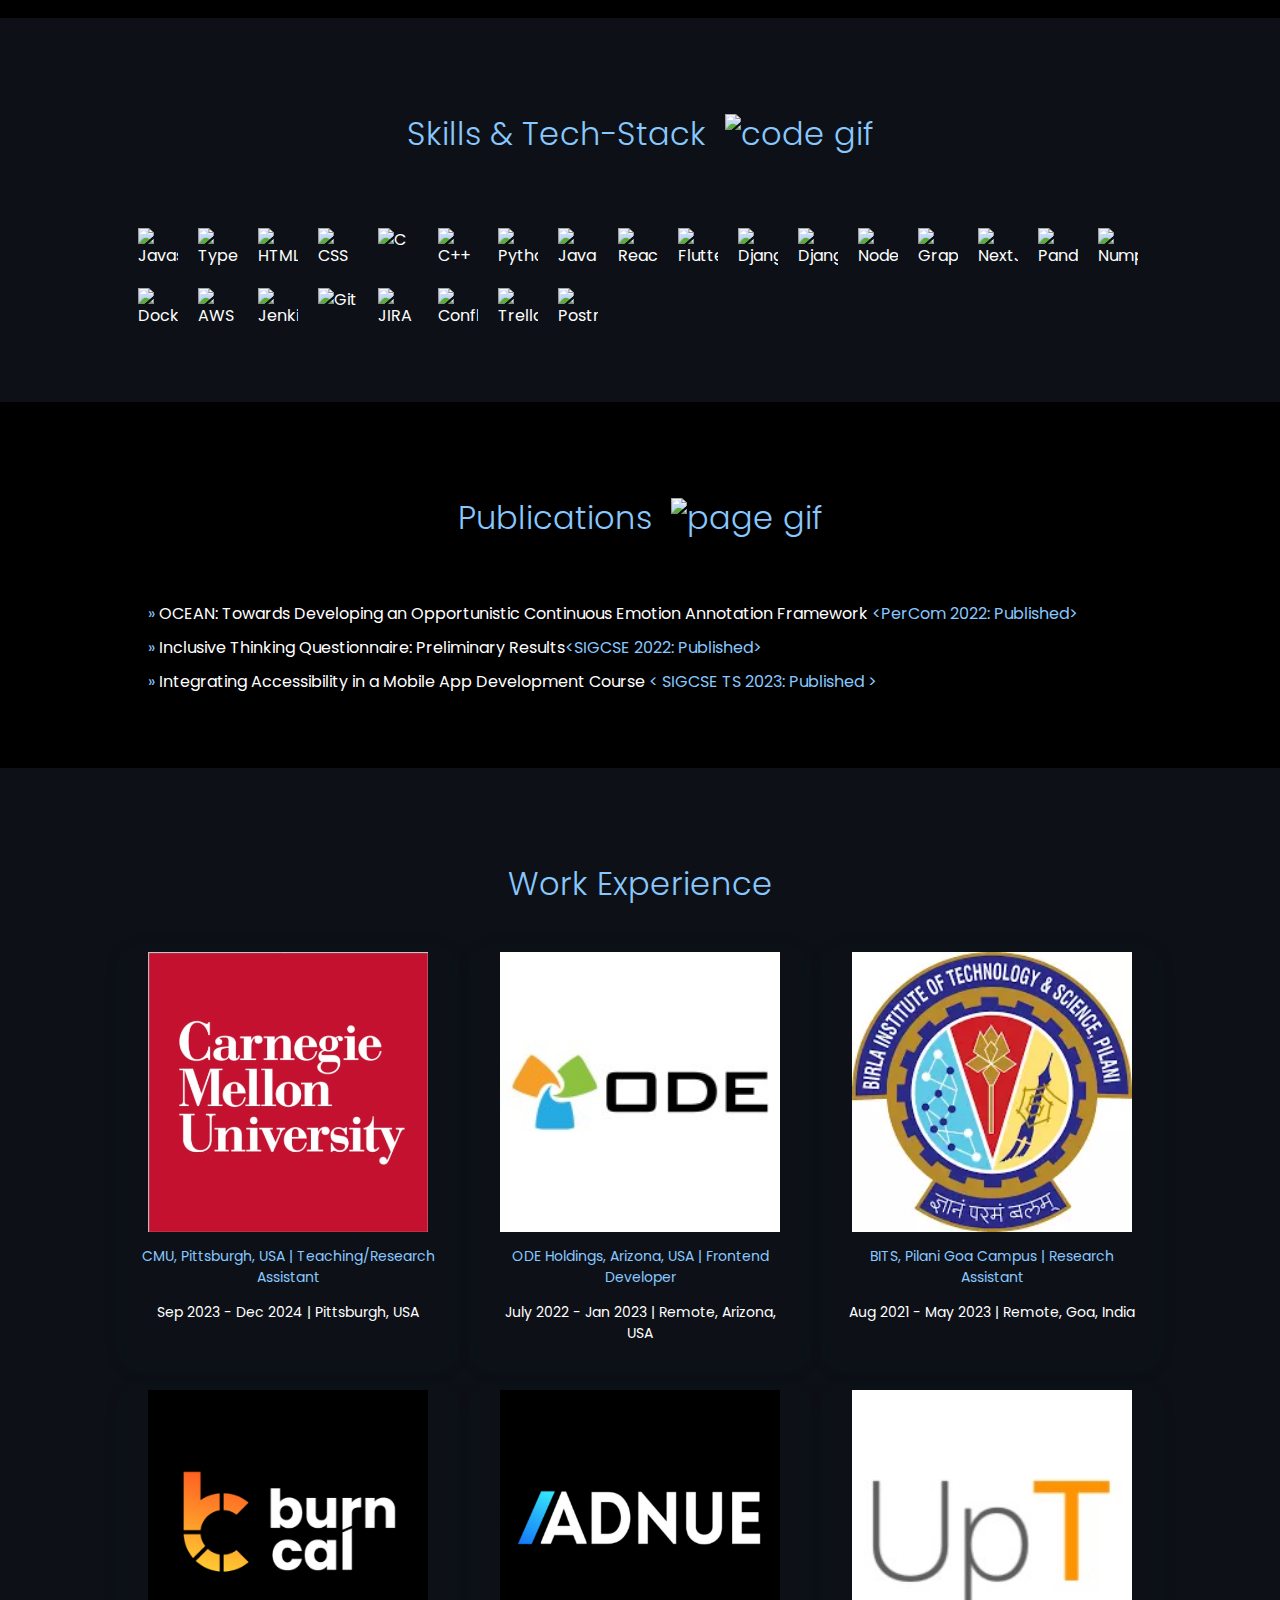
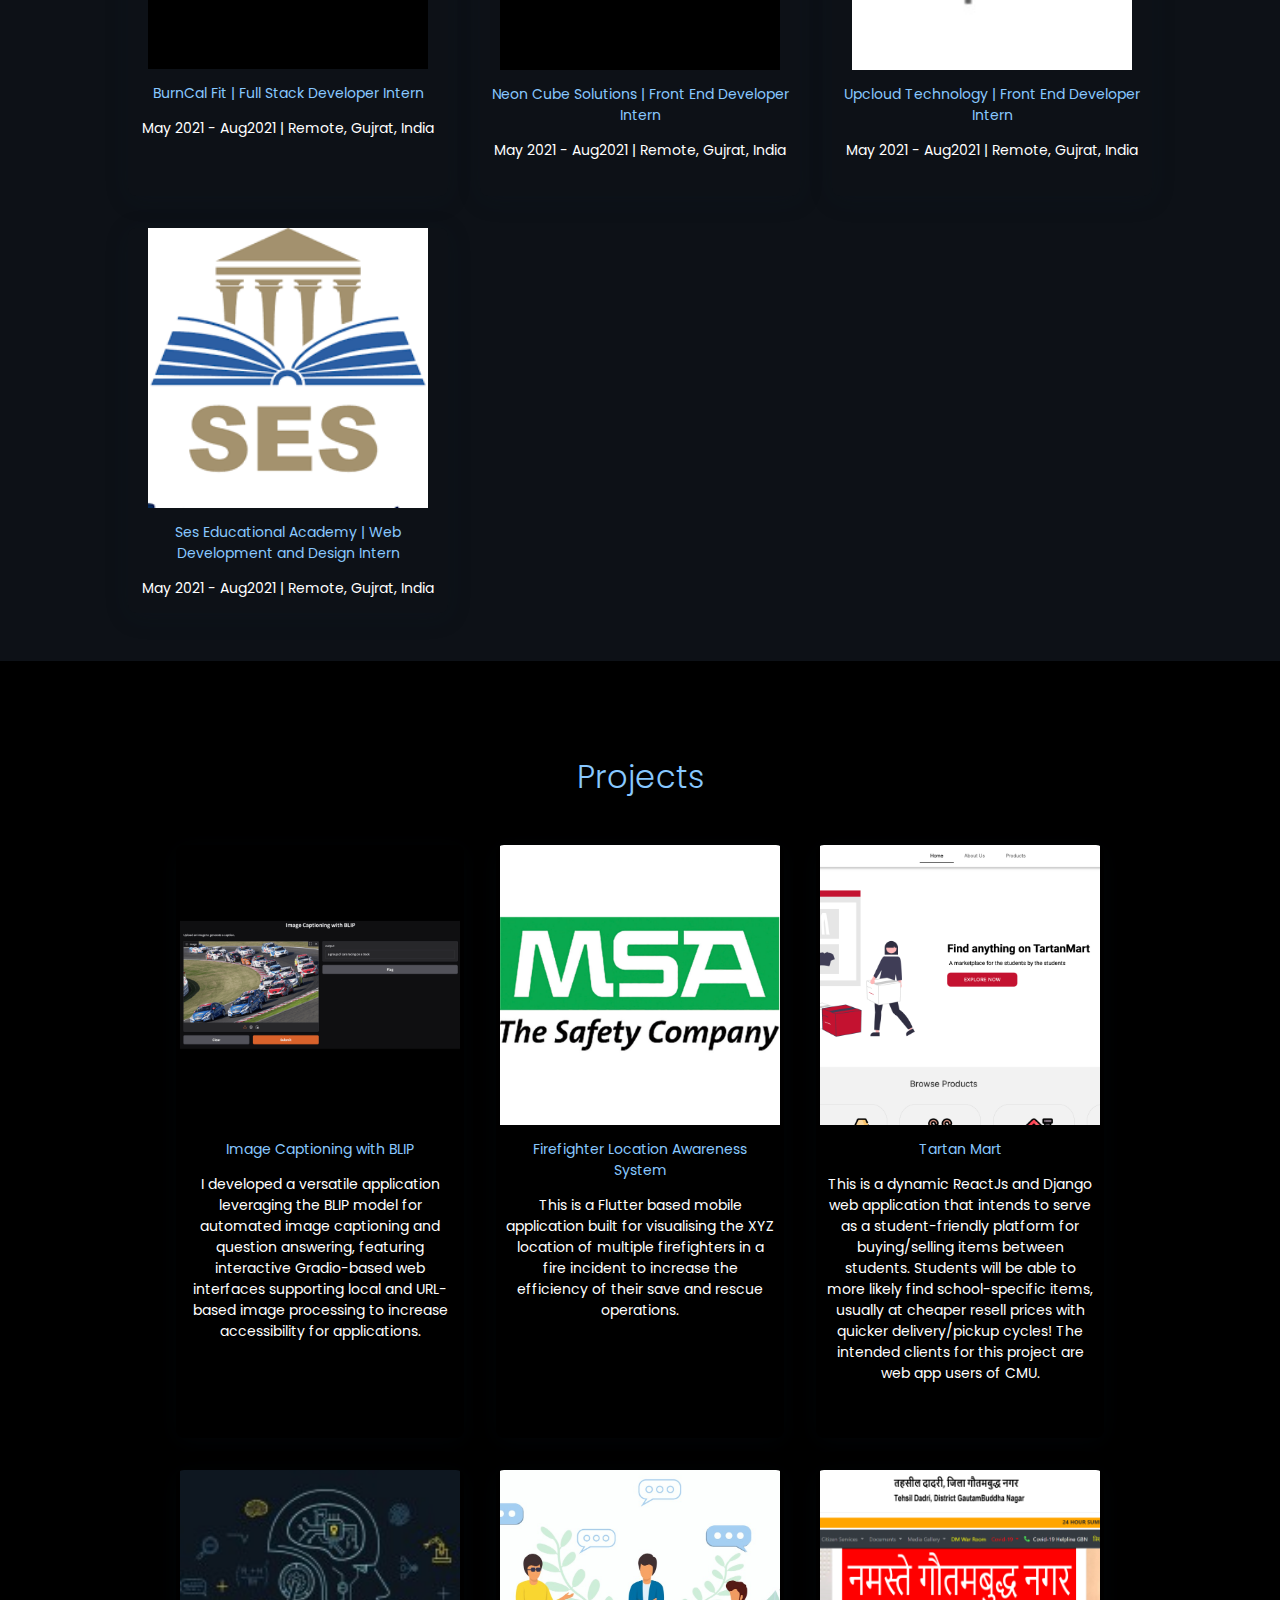
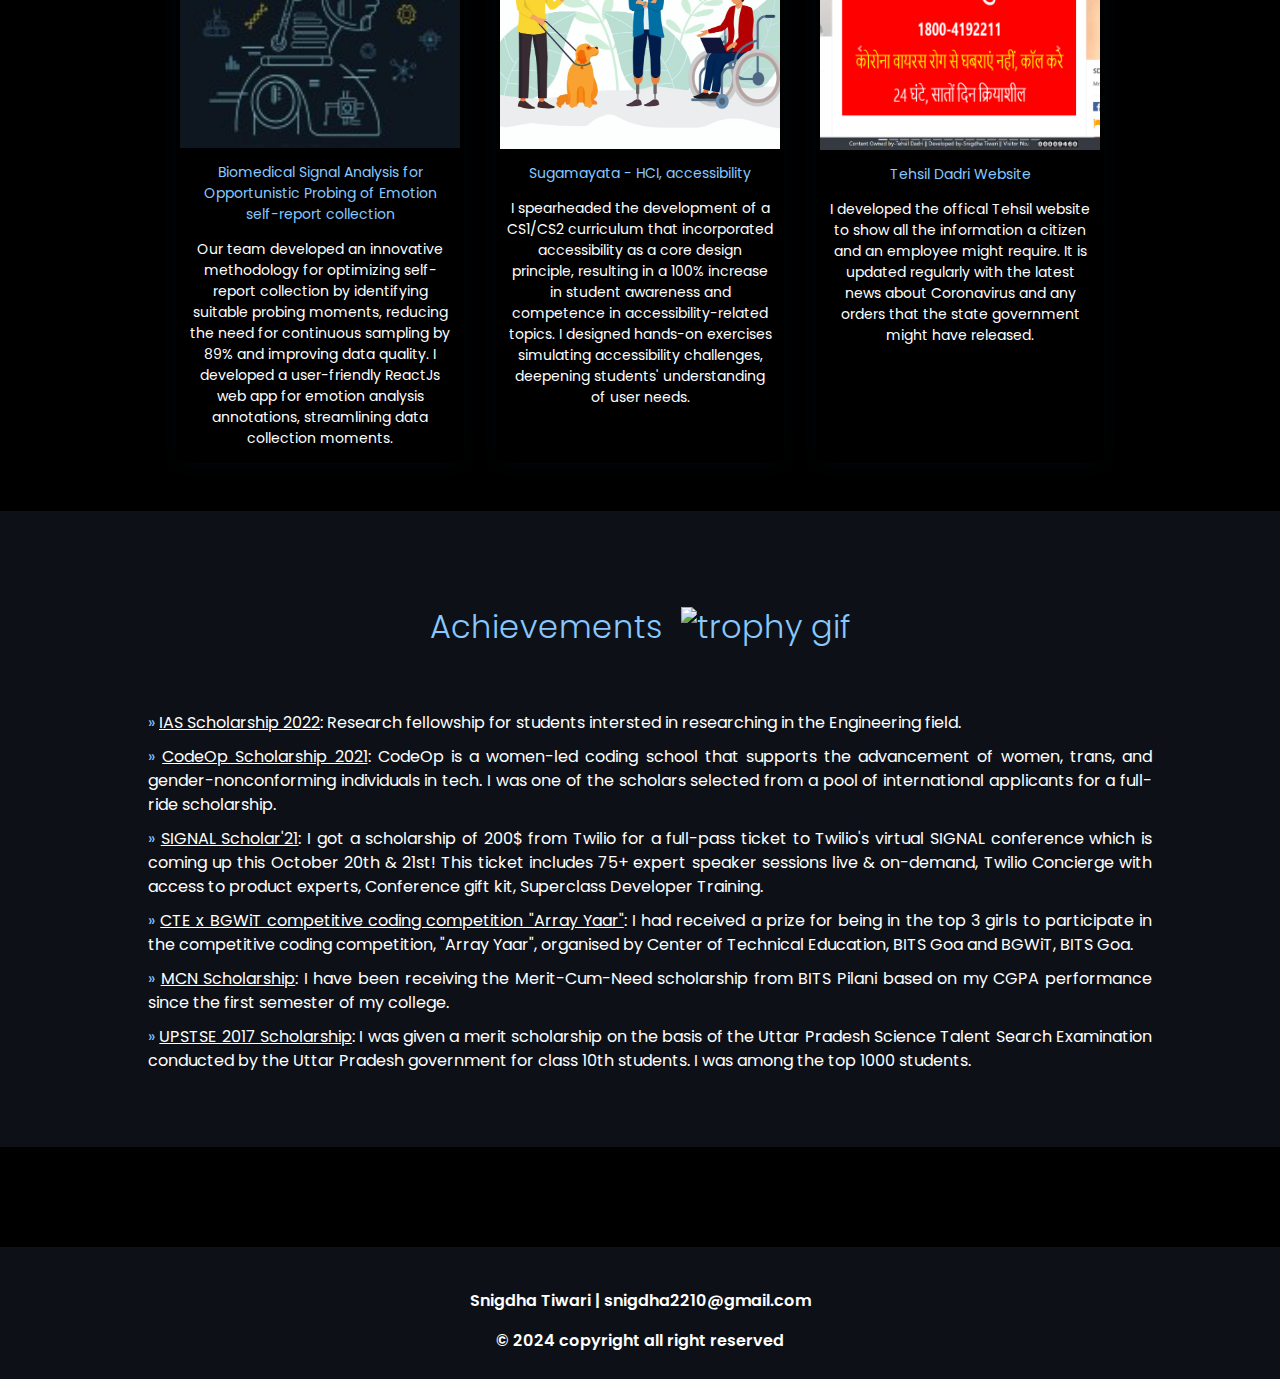
==== commit 8c344a1f: "update skill section images" ====
--- a/index.html
+++ b/index.html
@@ -154,11 +154,16 @@
             <img class="skills-img" tabindex="0" align='left' src='https://cdn.jsdelivr.net/gh/devicons/devicon@latest/icons/c/c-original.svg' alt="C" />
             <img class="skills-img" tabindex="0" align='left' src='https://cdn.jsdelivr.net/gh/devicons/devicon@latest/icons/cplusplus/cplusplus-original.svg' alt="C++" />
             <img class="skills-img" tabindex="0" align='left' src='https://cdn.jsdelivr.net/gh/devicons/devicon@latest/icons/python/python-original.svg' alt="Python" />
+            <img class="skills-img" tabindex="0" align='left' src="https://github.com/devicons/devicon/blob/v2.16.0/icons/java/java-original.svg" alt="Java"/>
         
             <!-- Frameworks and Tools -->
             <img class="skills-img" tabindex="0" align='left' src='https://cdn.jsdelivr.net/gh/devicons/devicon@latest/icons/react/react-original.svg' alt="ReactJS" />
             <img class="skills-img" tabindex="0" align='left' src='https://cdn.jsdelivr.net/gh/devicons/devicon@latest/icons/flutter/flutter-original.svg' alt="Flutter" />
             <img class="skills-img" tabindex="0" align='left' src='https://cdn.jsdelivr.net/gh/devicons/devicon@latest/icons/django/django-plain.svg' alt="Django" />
+            <img class="skills-img" tabindex="0" align='left' src='https://github.com/devicons/devicon/blob/v2.16.0/icons/djangorest/djangorest-original.svg' alt="DjangoRest" />
+            <img class="skills-img" tabindex="0" align='left' src='https://github.com/devicons/devicon/blob/v2.16.0/icons/nodejs/nodejs-original.svg' alt="NodeJS" />
+            <img class="skills-img" tabindex="0" align='left' src='https://github.com/devicons/devicon/blob/v2.16.0/icons/graphql/graphql-plain.svg' alt="Graphql" />
+            <img class="skills-img" tabindex="0" align='left' src='https://github.com/devicons/devicon/blob/v2.16.0/icons/nextjs/nextjs-original.svg' alt="NextJS" />
             <img class="skills-img" tabindex="0" align='left' src='https://cdn.jsdelivr.net/gh/devicons/devicon@latest/icons/pandas/pandas-original.svg' alt="Pandas" />
             <img class="skills-img" tabindex="0" align='left' src='https://cdn.jsdelivr.net/gh/devicons/devicon@latest/icons/numpy/numpy-original.svg' alt="Numpy" />
             <img class="skills-img" tabindex="0" align='left' src='https://cdn.jsdelivr.net/gh/devicons/devicon@latest/icons/docker/docker-original.svg' alt="Docker" />
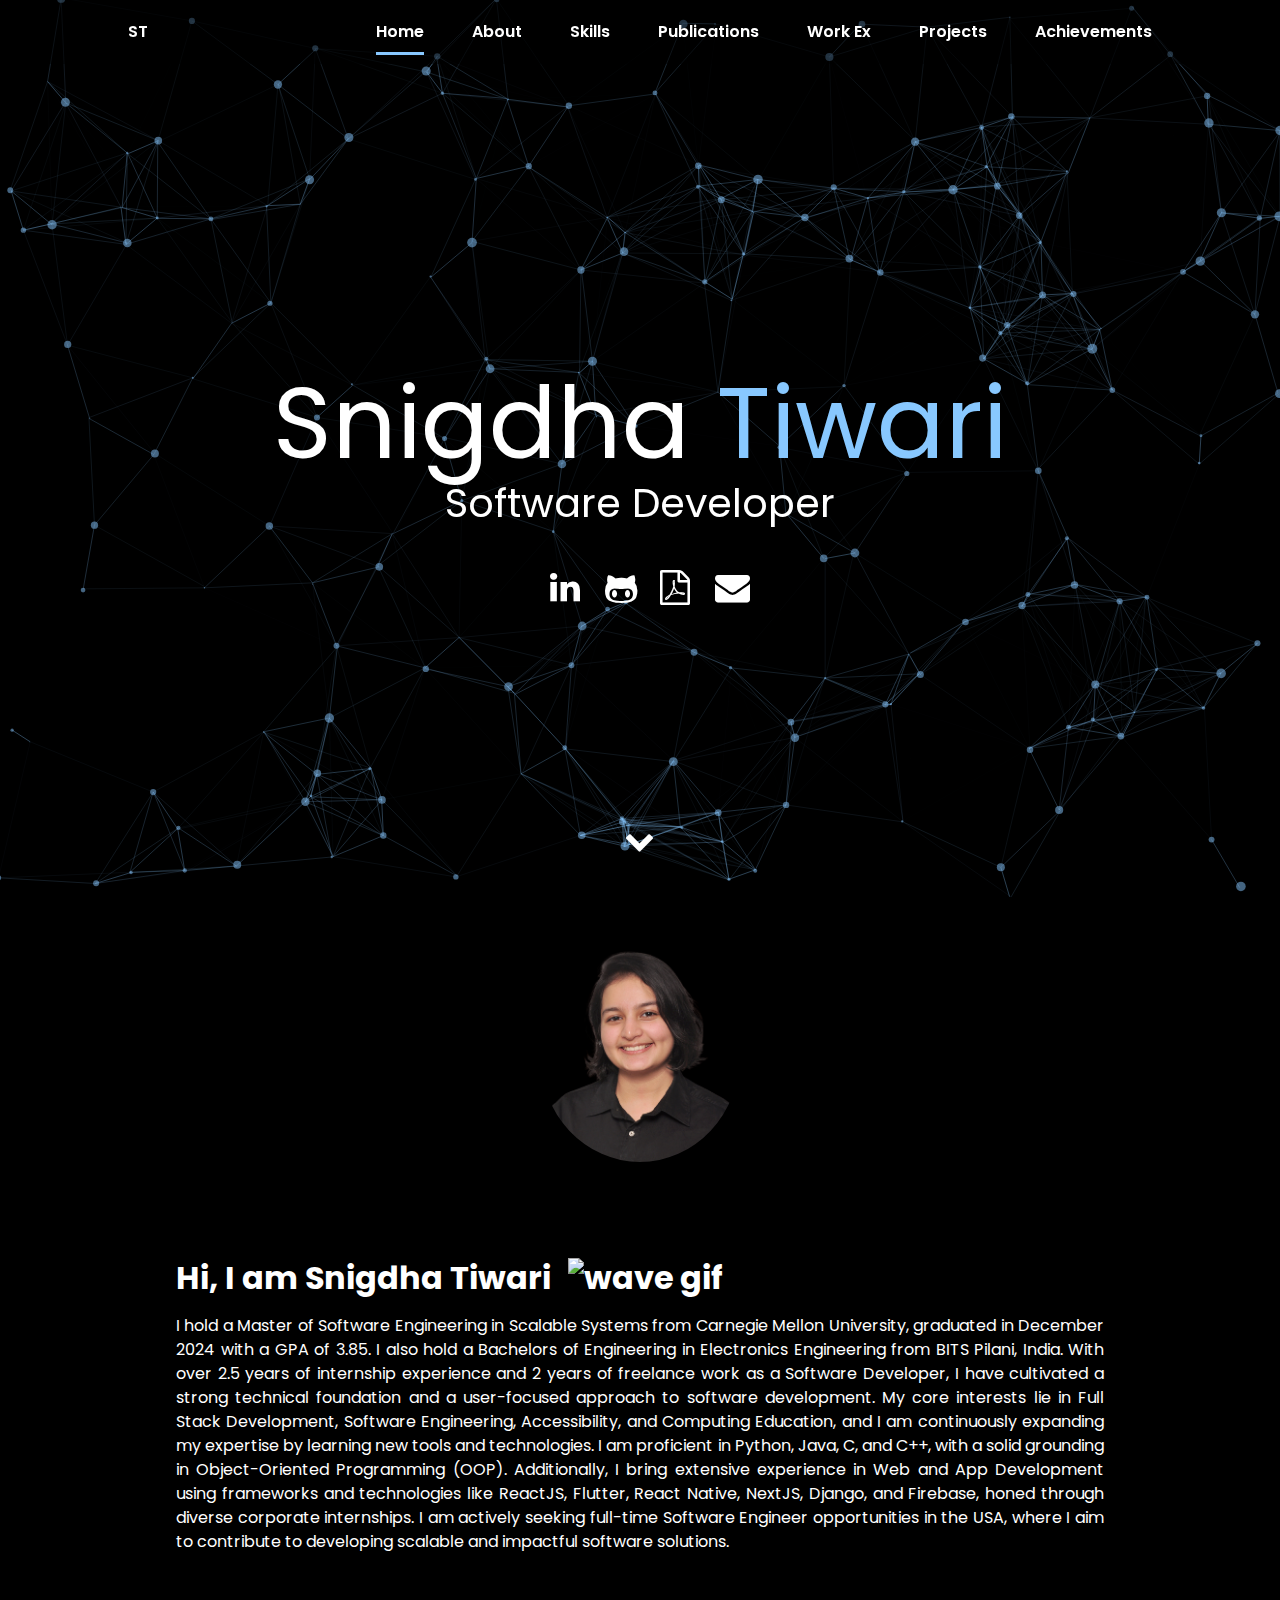
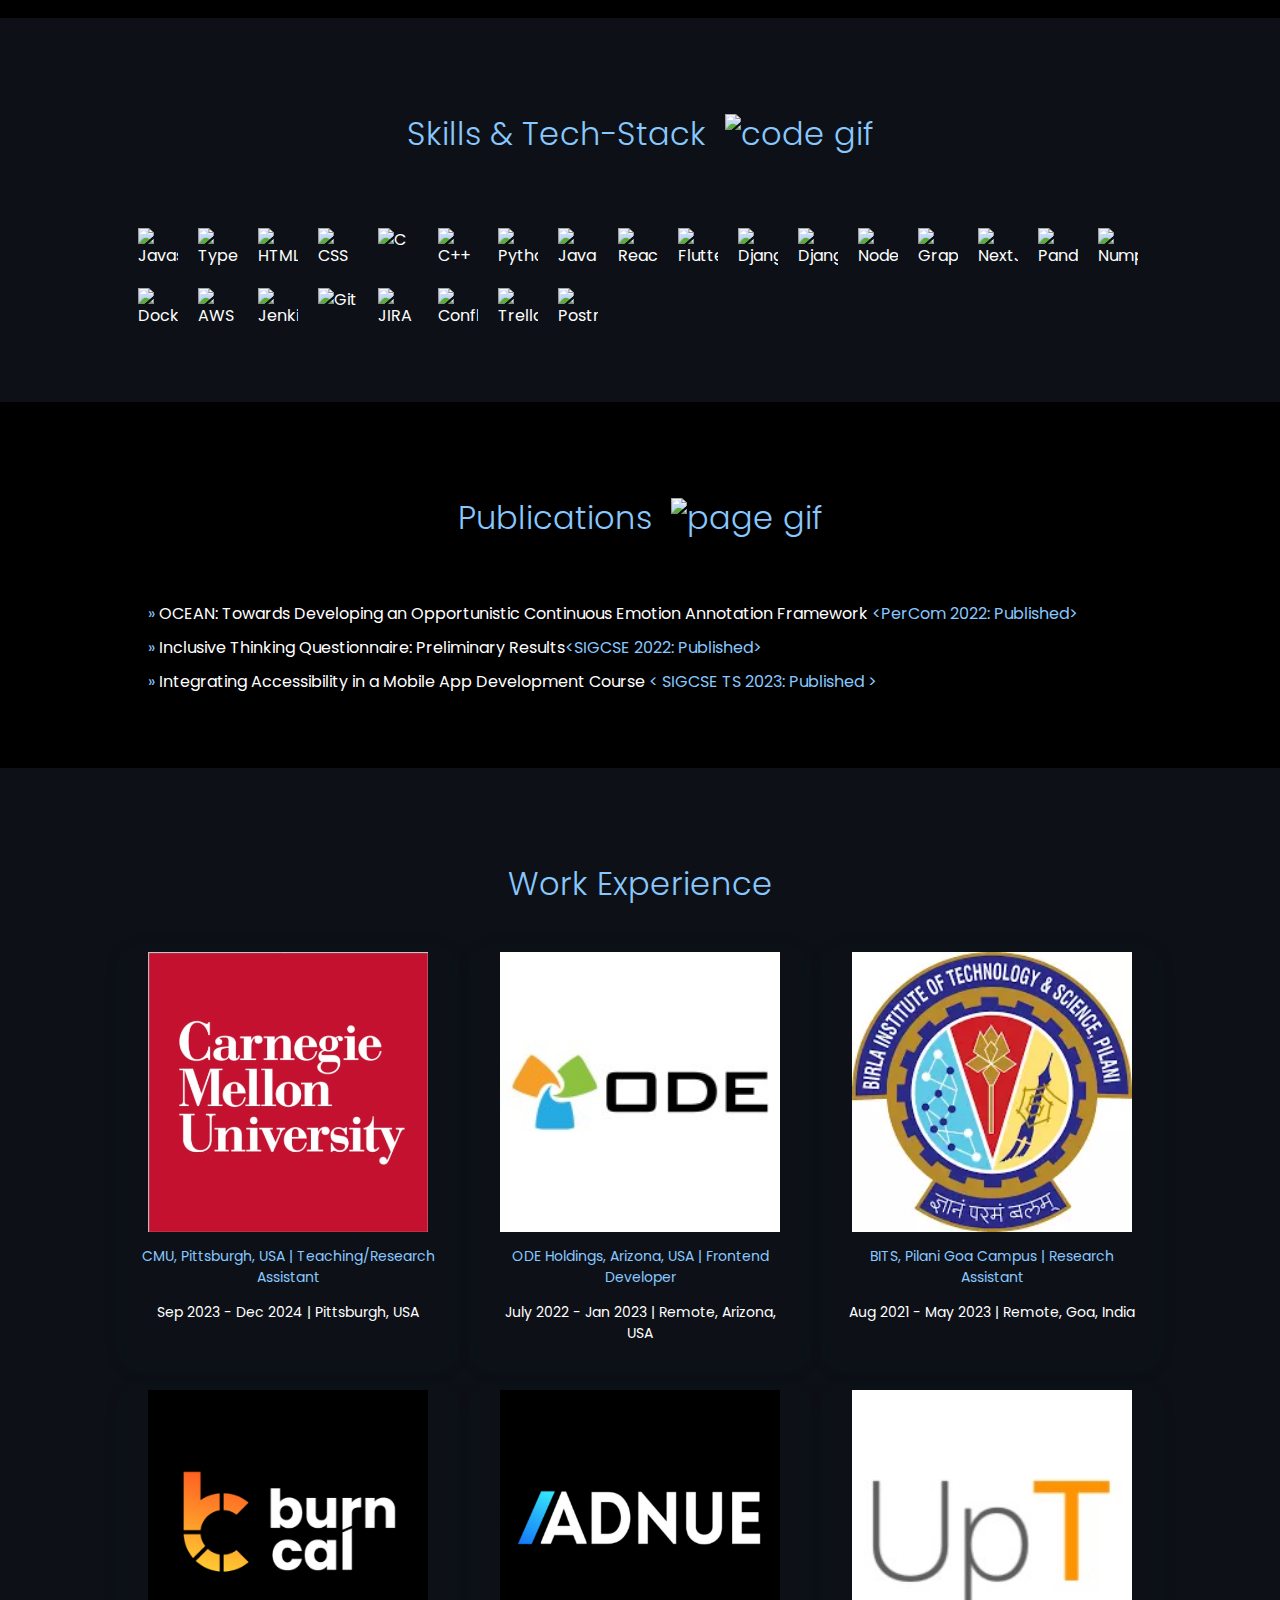
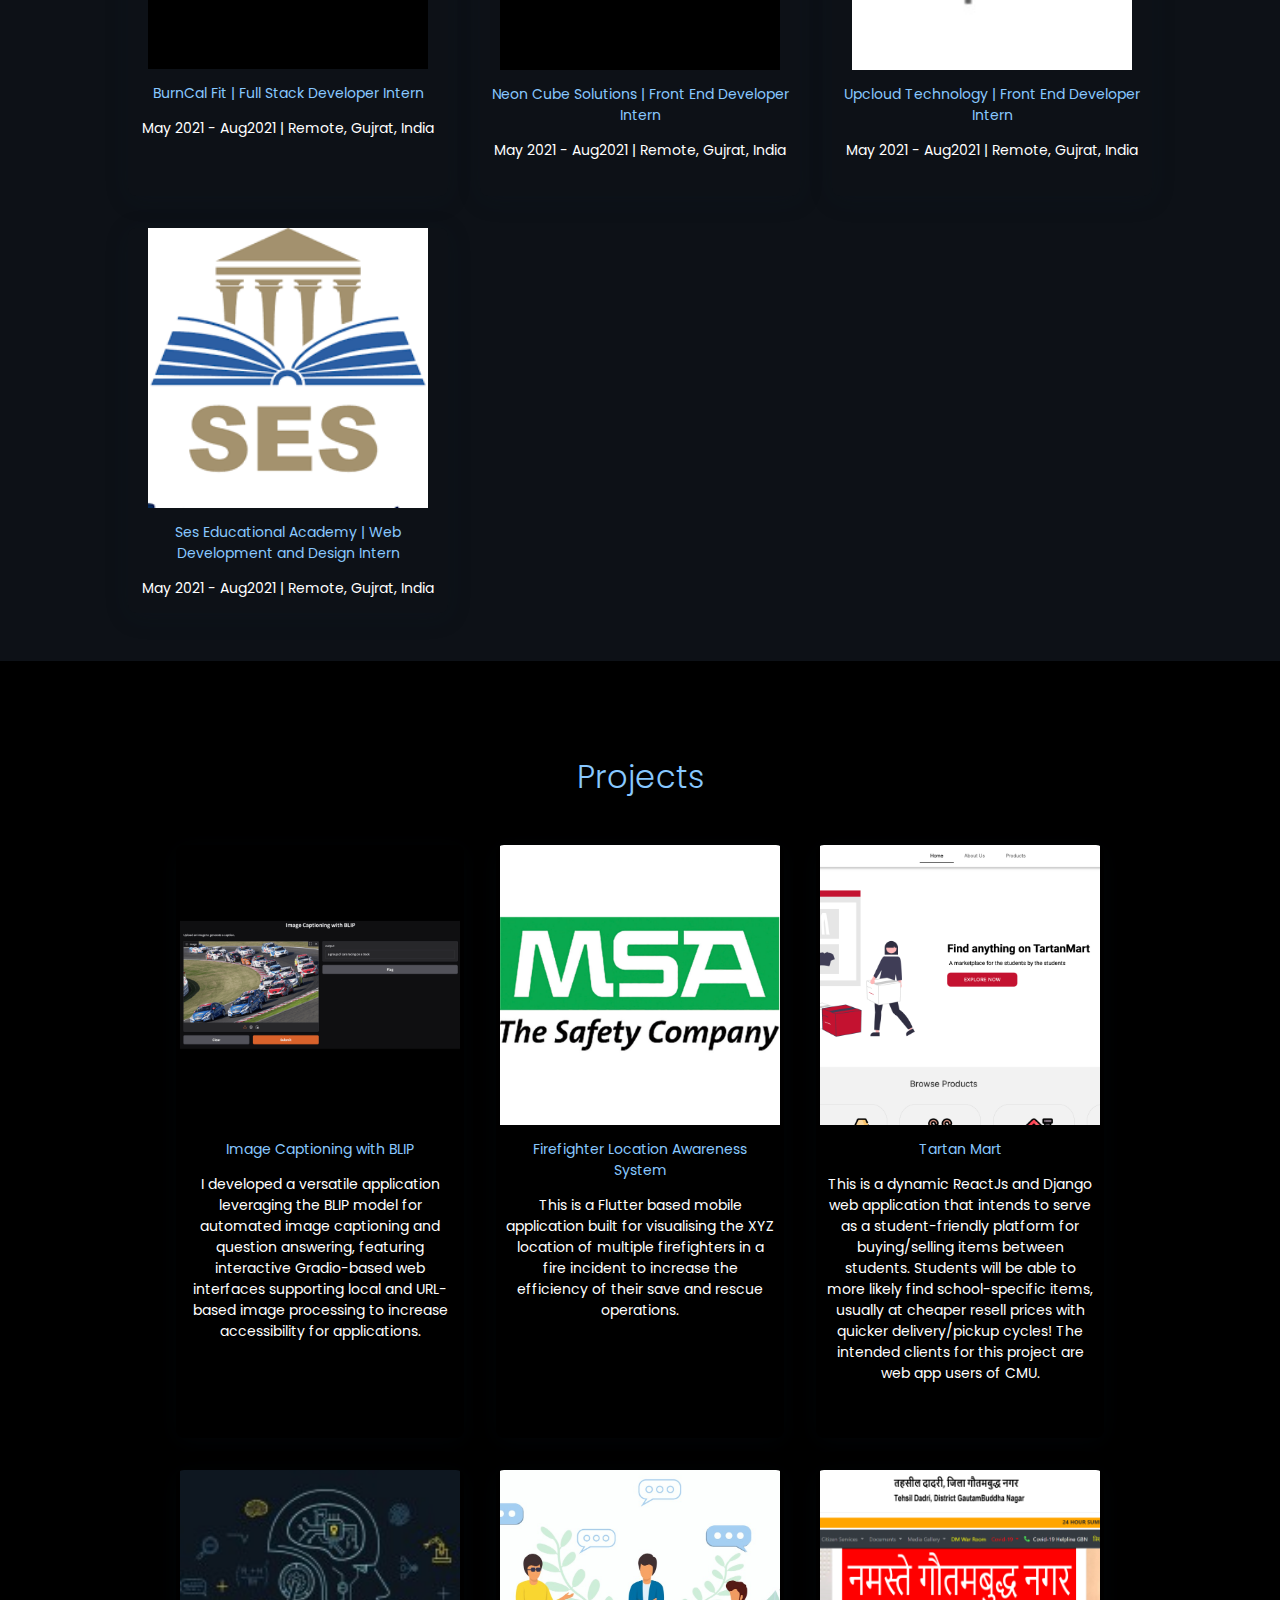
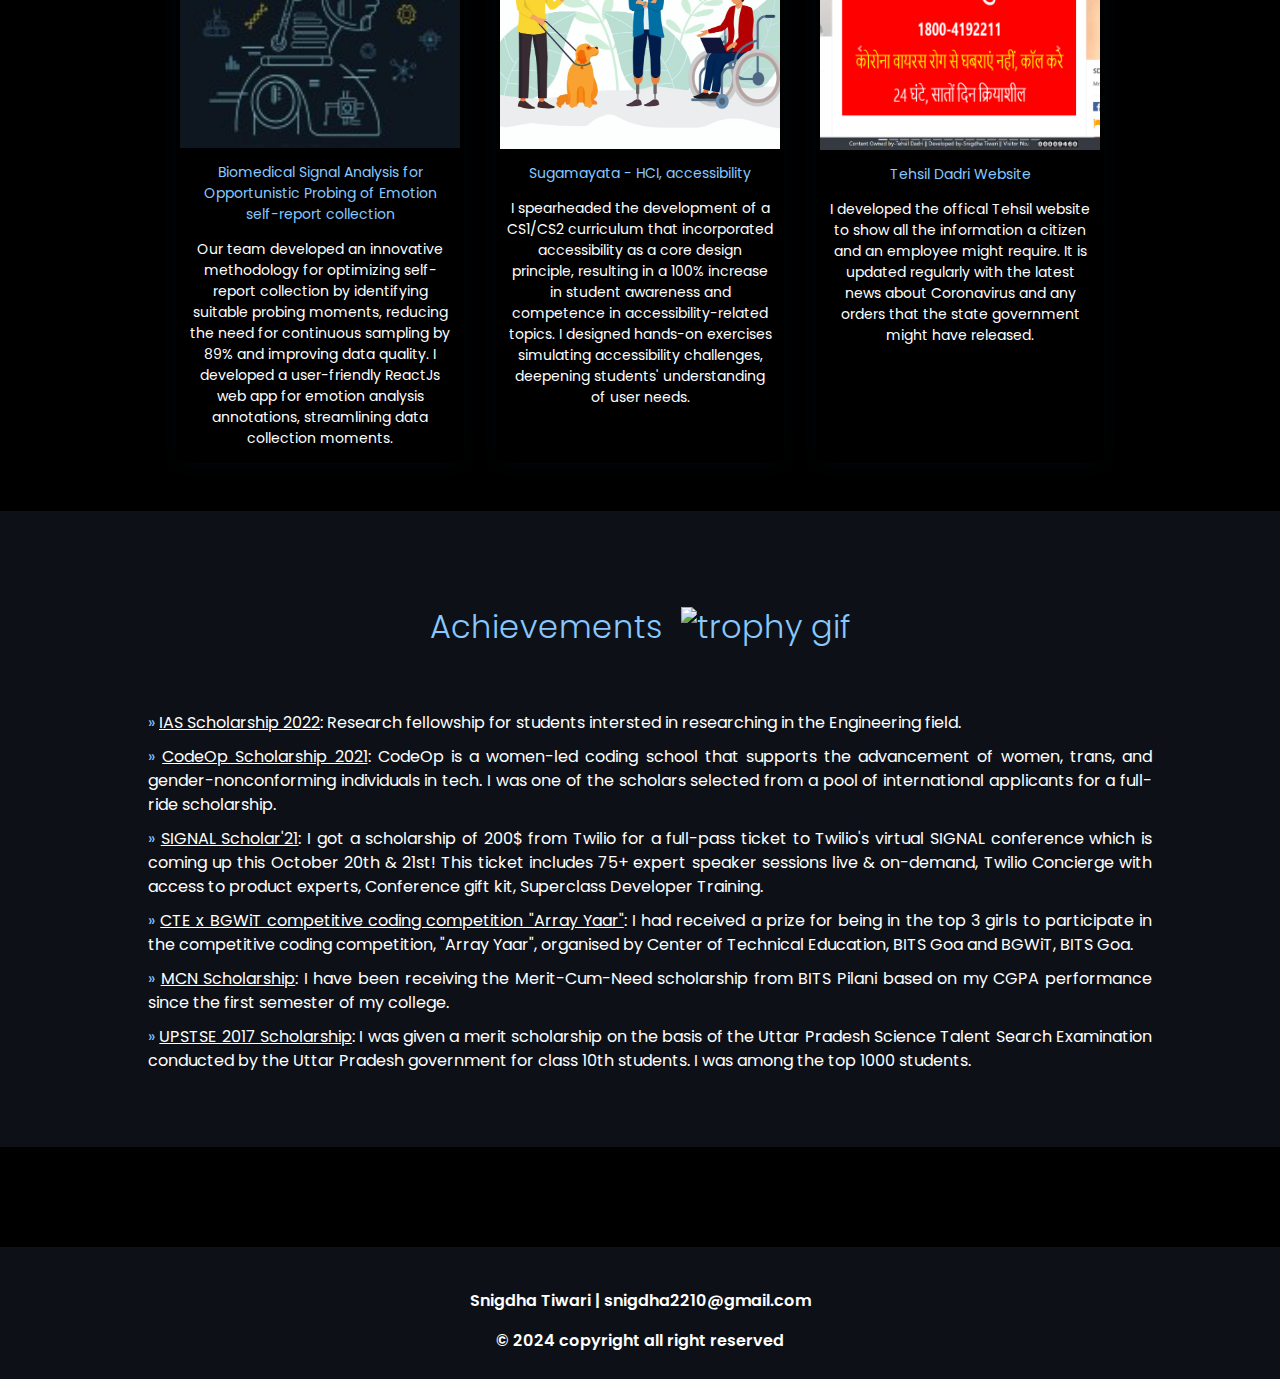
==== commit 476f7390: "fix image url for skills" ====
--- a/index.html
+++ b/index.html
@@ -154,16 +154,16 @@
             <img class="skills-img" tabindex="0" align='left' src='https://cdn.jsdelivr.net/gh/devicons/devicon@latest/icons/c/c-original.svg' alt="C" />
             <img class="skills-img" tabindex="0" align='left' src='https://cdn.jsdelivr.net/gh/devicons/devicon@latest/icons/cplusplus/cplusplus-original.svg' alt="C++" />
             <img class="skills-img" tabindex="0" align='left' src='https://cdn.jsdelivr.net/gh/devicons/devicon@latest/icons/python/python-original.svg' alt="Python" />
-            <img class="skills-img" tabindex="0" align='left' src="https://github.com/devicons/devicon/blob/v2.16.0/icons/java/java-original.svg" alt="Java"/>
+            <img class="skills-img" tabindex="0" align='left' src="https://cdn.jsdelivr.net/gh/devicons/devicon@latest/icons/java/java-original.svg" alt="Java"/>
         
             <!-- Frameworks and Tools -->
             <img class="skills-img" tabindex="0" align='left' src='https://cdn.jsdelivr.net/gh/devicons/devicon@latest/icons/react/react-original.svg' alt="ReactJS" />
             <img class="skills-img" tabindex="0" align='left' src='https://cdn.jsdelivr.net/gh/devicons/devicon@latest/icons/flutter/flutter-original.svg' alt="Flutter" />
             <img class="skills-img" tabindex="0" align='left' src='https://cdn.jsdelivr.net/gh/devicons/devicon@latest/icons/django/django-plain.svg' alt="Django" />
-            <img class="skills-img" tabindex="0" align='left' src='https://github.com/devicons/devicon/blob/v2.16.0/icons/djangorest/djangorest-original.svg' alt="DjangoRest" />
-            <img class="skills-img" tabindex="0" align='left' src='https://github.com/devicons/devicon/blob/v2.16.0/icons/nodejs/nodejs-original.svg' alt="NodeJS" />
-            <img class="skills-img" tabindex="0" align='left' src='https://github.com/devicons/devicon/blob/v2.16.0/icons/graphql/graphql-plain.svg' alt="Graphql" />
-            <img class="skills-img" tabindex="0" align='left' src='https://github.com/devicons/devicon/blob/v2.16.0/icons/nextjs/nextjs-original.svg' alt="NextJS" />
+            <img class="skills-img" tabindex="0" align='left' src='https://cdn.jsdelivr.net/gh/devicons/devicon@latest/icons/djangorest/djangorest-original.svg' alt="DjangoRest" />
+            <img class="skills-img" tabindex="0" align='left' src='https://cdn.jsdelivr.net/gh/devicons/devicon@latest/icons/nodejs/nodejs-original.svg' alt="NodeJS" />
+            <img class="skills-img" tabindex="0" align='left' src='https://cdn.jsdelivr.net/gh/devicons/devicon@latest/icons/graphql/graphql-plain.svg' alt="Graphql" />
+            <img class="skills-img" tabindex="0" align='left' src='https://cdn.jsdelivr.net/gh/devicons/devicon@latest/icons/nextjs/nextjs-original.svg' alt="NextJS" />
             <img class="skills-img" tabindex="0" align='left' src='https://cdn.jsdelivr.net/gh/devicons/devicon@latest/icons/pandas/pandas-original.svg' alt="Pandas" />
             <img class="skills-img" tabindex="0" align='left' src='https://cdn.jsdelivr.net/gh/devicons/devicon@latest/icons/numpy/numpy-original.svg' alt="Numpy" />
             <img class="skills-img" tabindex="0" align='left' src='https://cdn.jsdelivr.net/gh/devicons/devicon@latest/icons/docker/docker-original.svg' alt="Docker" />
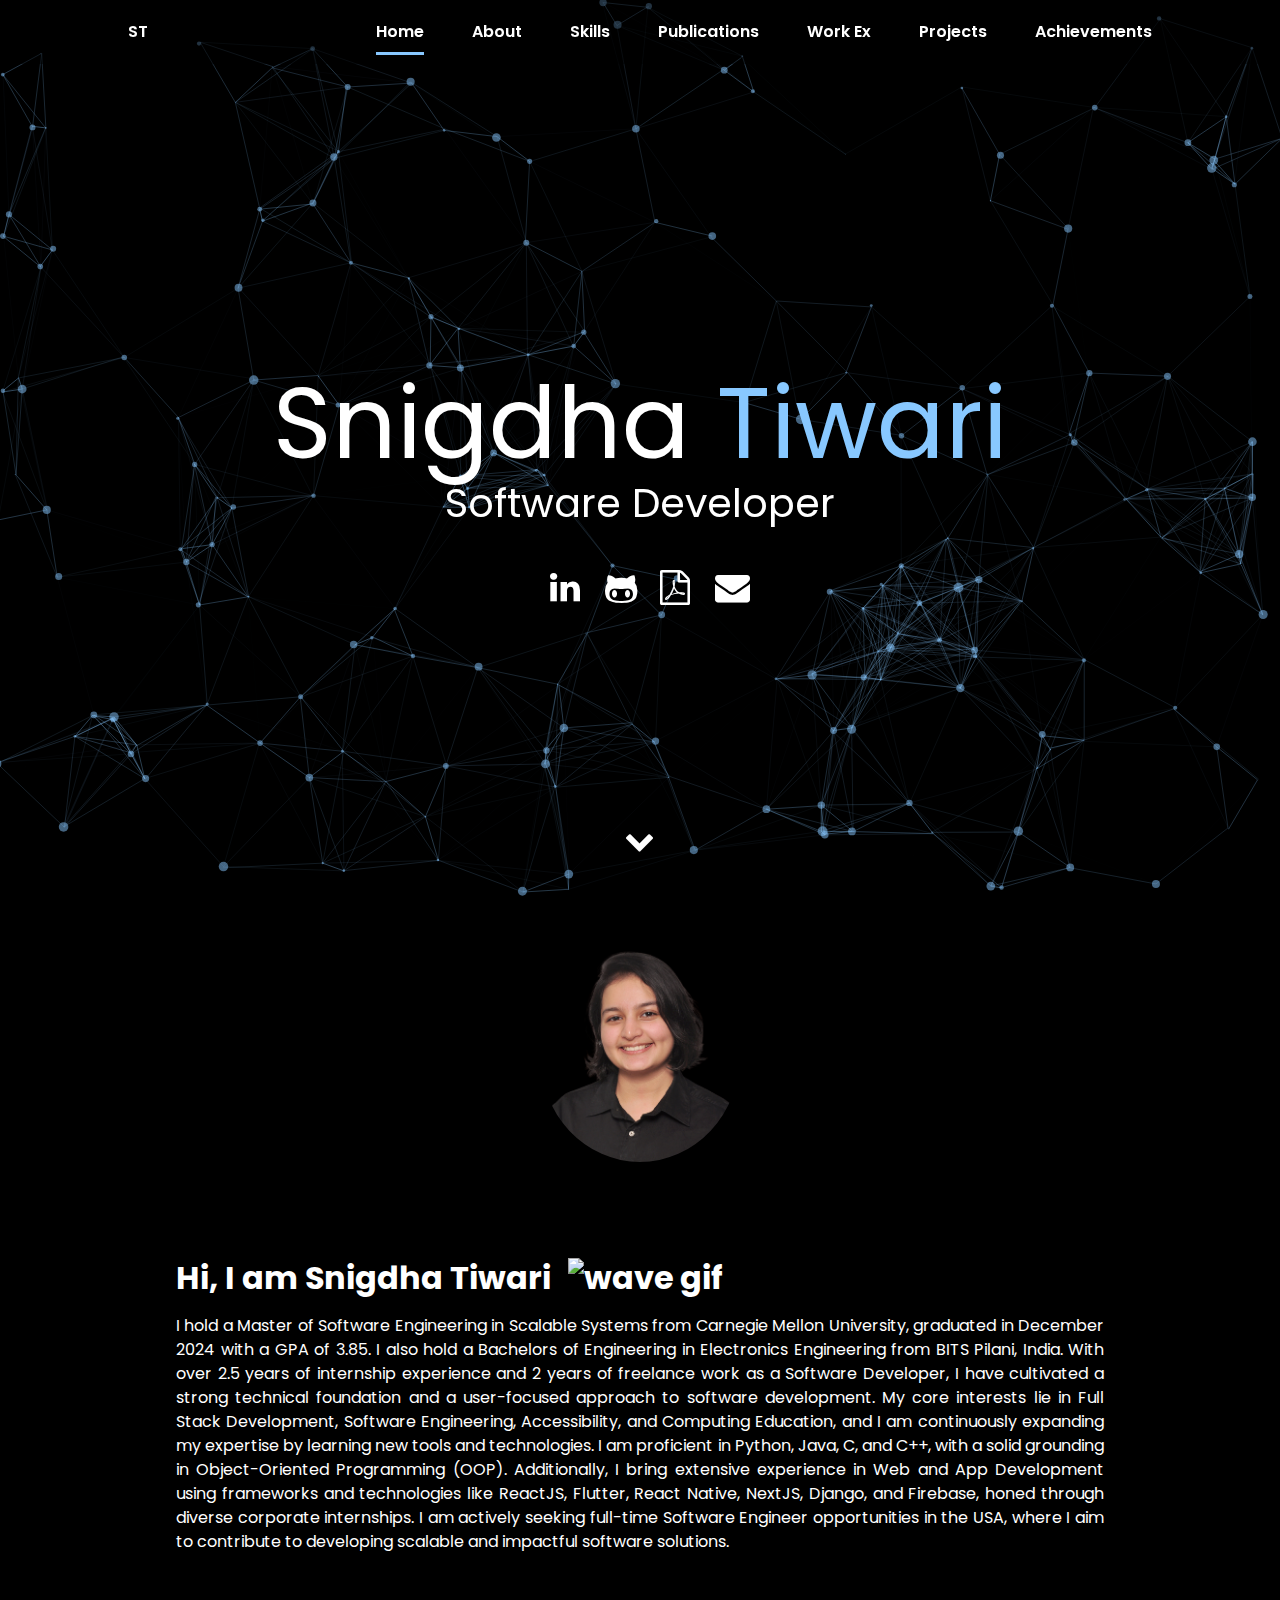
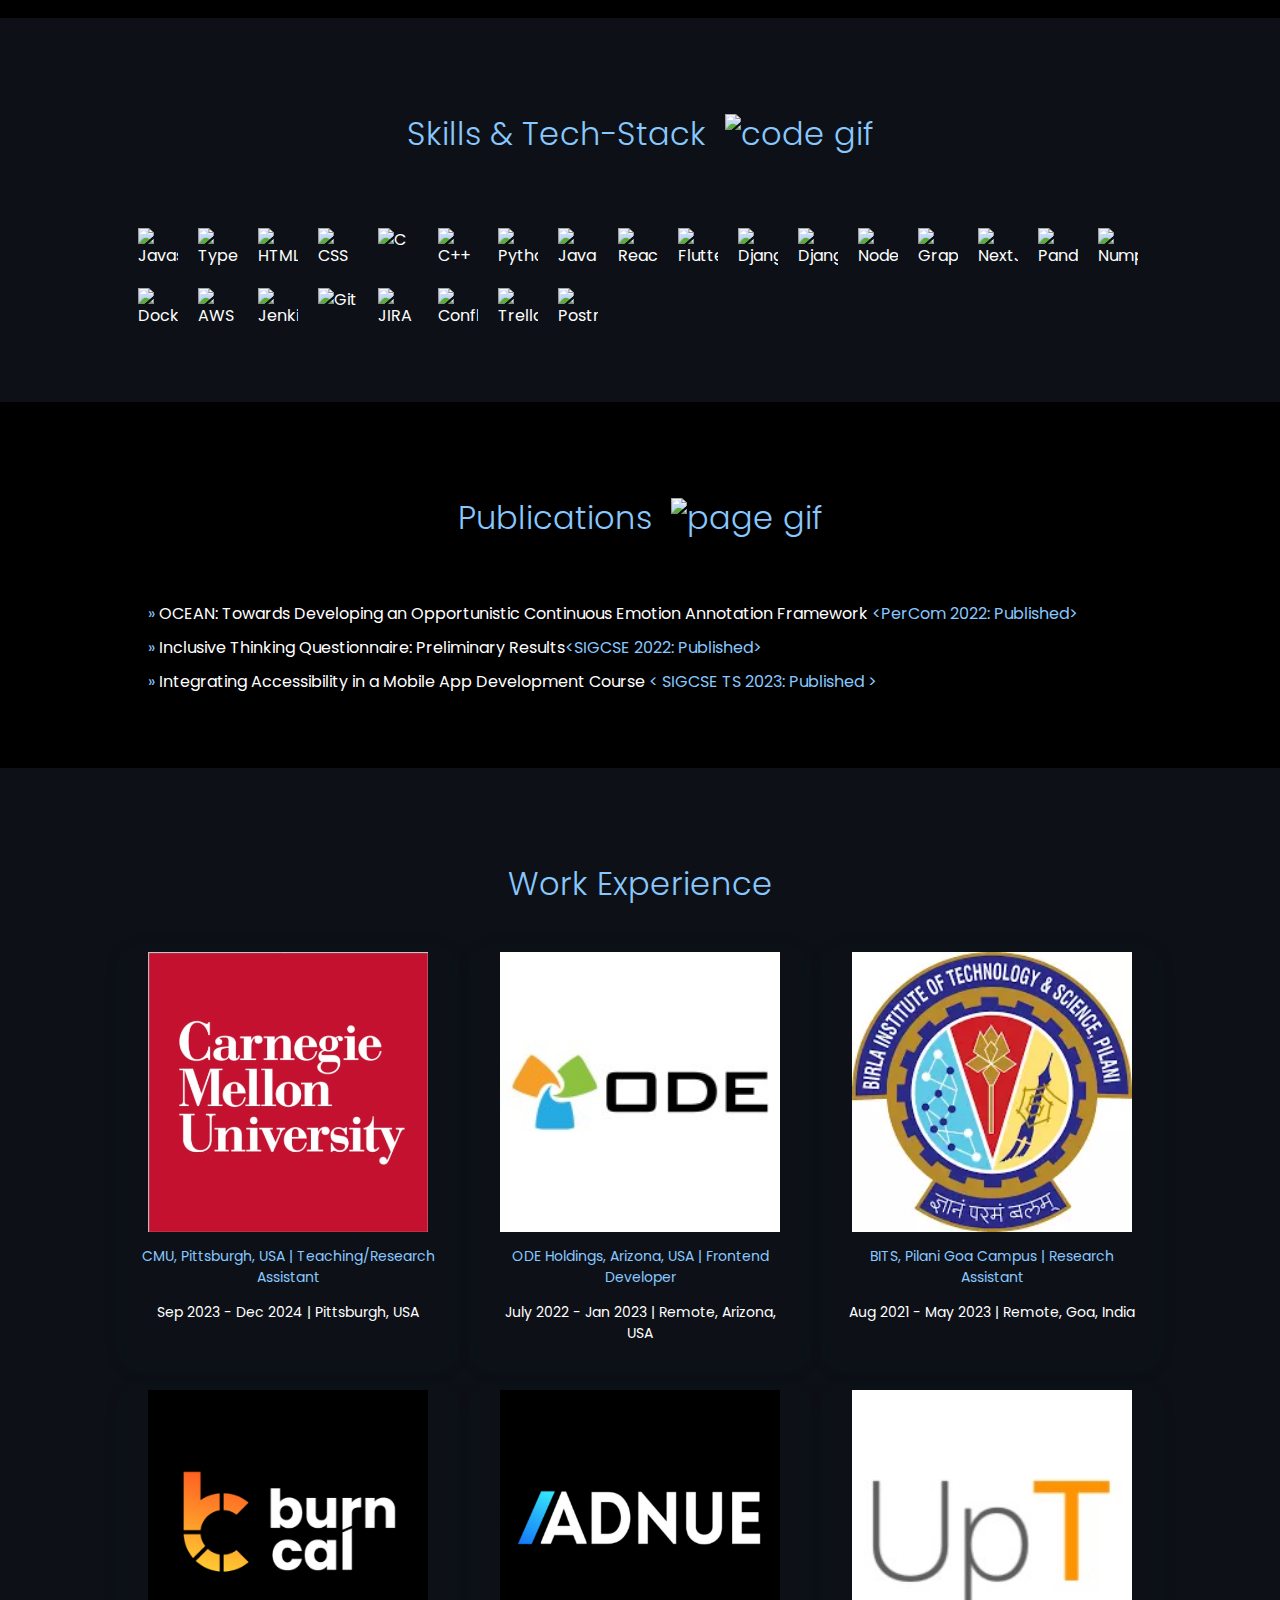
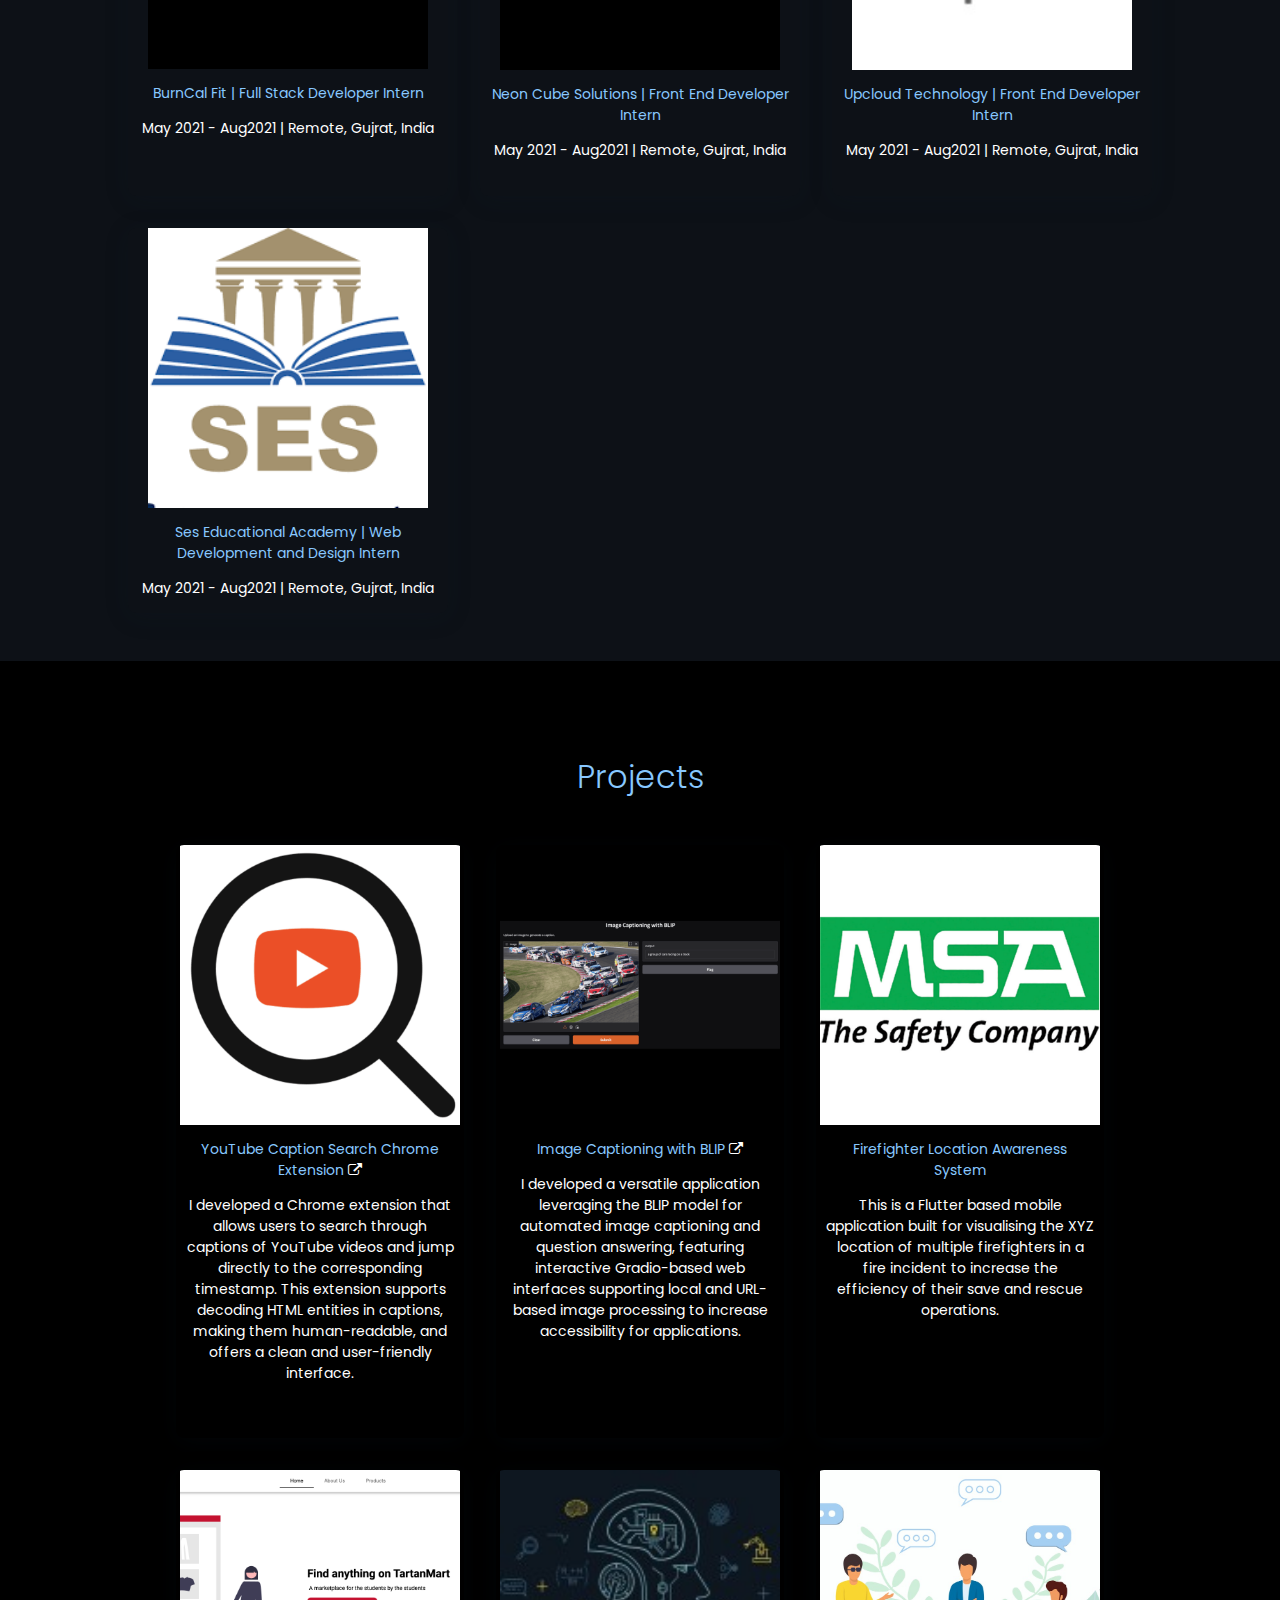
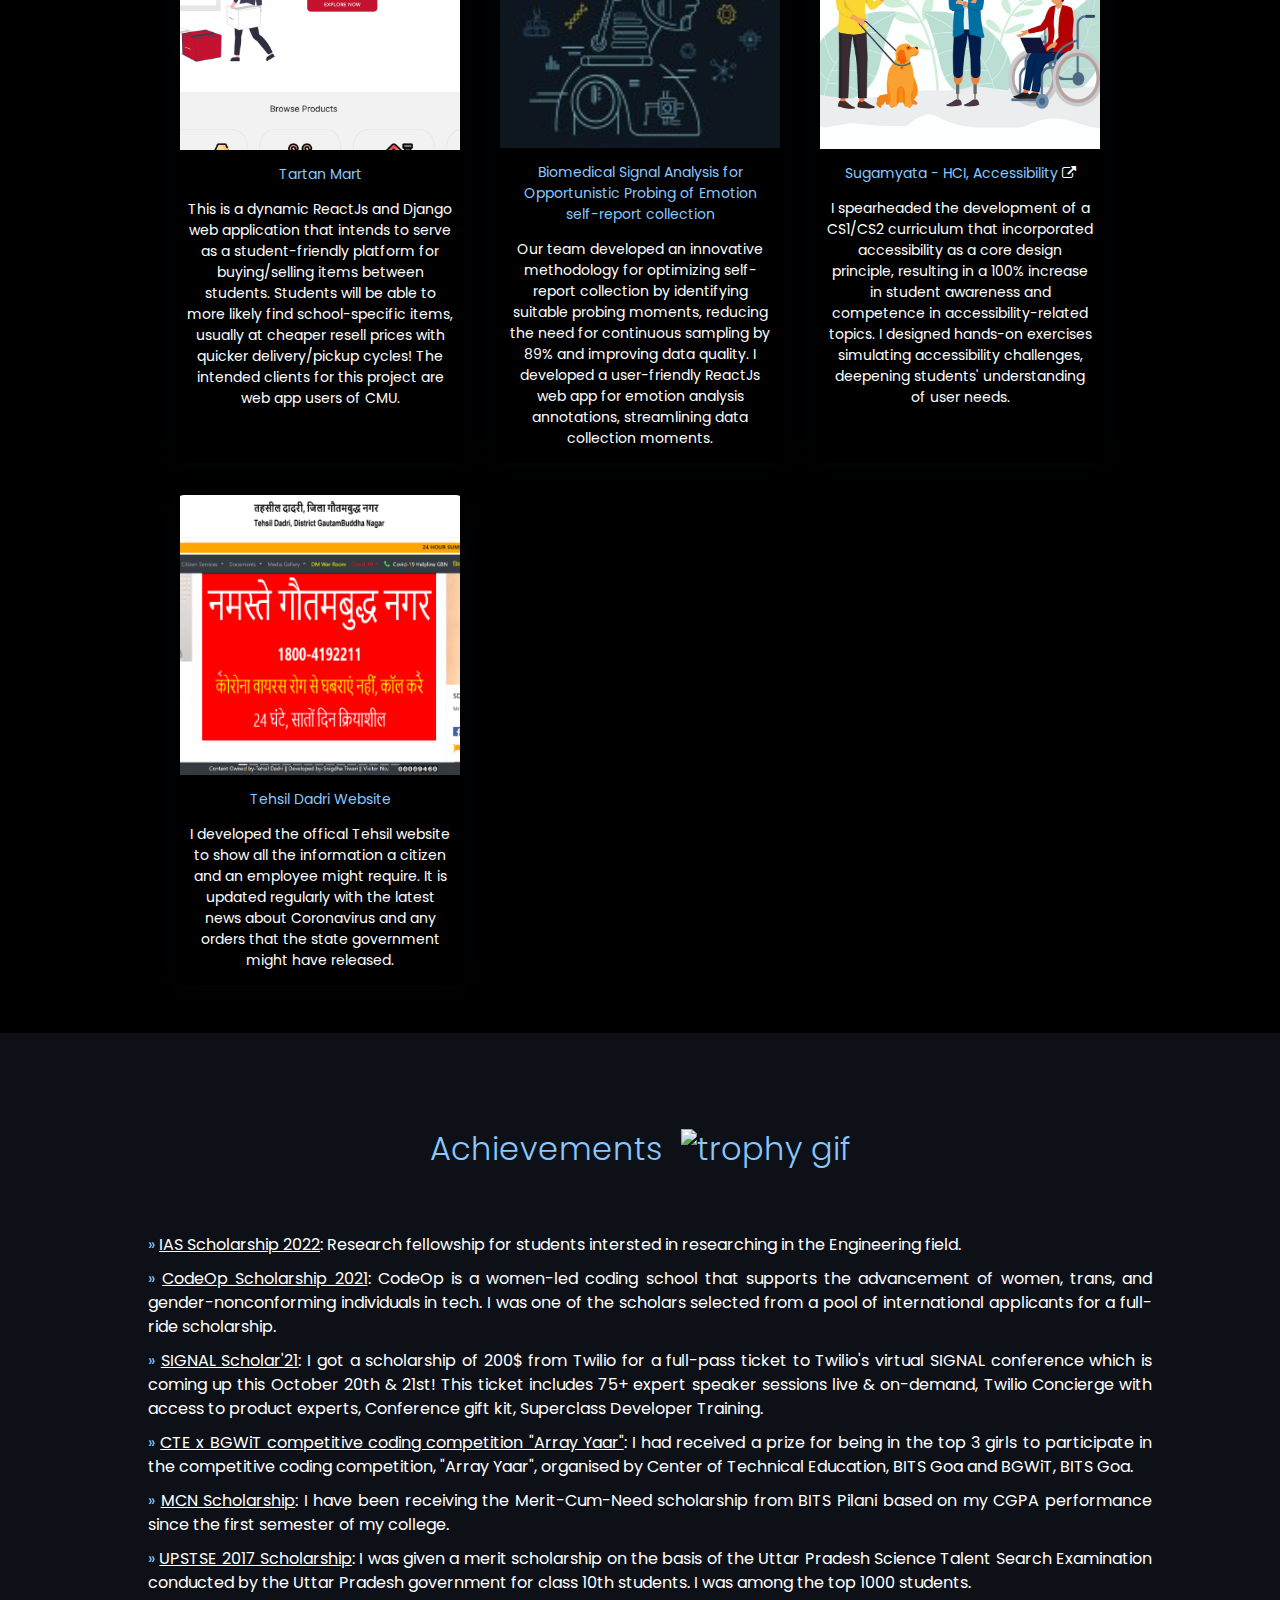
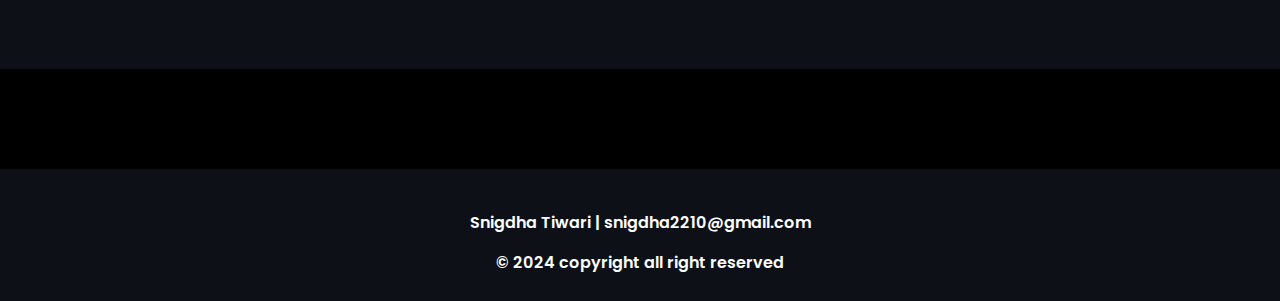
==== commit de64c08d: "update project and add url icon" ====
--- a/index.html
+++ b/index.html
@@ -259,11 +259,26 @@
       <section class="work section" id="projects">
         <h2 class="section-title" tabindex="0">Projects </h2>
 
-        <div class="work__container bd-grid">
+        <div class="work__container bd-grid"> 
+          <div class="work__img">
+          <img src="assets/img/youtube-caption-search.png" alt="Project - YouTube Caption Search Chrome Extension" />
+          <div class="tech" tabindex="0">
+            <p class="title_tech" tabindex="0">
+              <a href="https://chromewebstore.google.com/detail/youtube-caption-search/bkhepgacbacpfgcjhgghidkagnmolfmb?authuser=0&hl=en-GB" target="_blank">YouTube Caption Search Chrome Extension
+                <i class="fa fa-external-link" aria-hidden="true"></i>
+              </a>
+            </p>
+            <p tabindex="0">I developed a Chrome extension that allows users to search through captions of YouTube videos and jump directly to the corresponding timestamp. This extension supports decoding HTML entities in captions, making them human-readable, and offers a clean and user-friendly interface.</p>
+          </div>
+        </div>
           <div class="work__img">
             <img src="assets/img/image-captioning-blip.png" alt="Project - Image Captioning Blip" />
             <div class="tech" tabindex="0">
-              <p class="title_tech" tabindex="0">Image Captioning with BLIP</p>
+              <p class="title_tech" tabindex="0">
+                <a href="https://github.com/snigdha2210/python-ai-image-captioning" target="_blank">Image Captioning with BLIP
+                  <i class="fa fa-external-link" aria-hidden="true"></i>
+                </a>
+              </p>
               <p tabindex="0">I developed a versatile application leveraging the BLIP model for automated image captioning and question answering, featuring interactive Gradio-based web interfaces supporting local and URL-based image processing to increase accessibility for applications.</p>
             </div>
           </div>
@@ -292,7 +307,11 @@
           <div class="work__img">
             <img src="assets/img/accessibility.jpg" alt="Project - Sugamyata" />
             <div class="tech" tabindex="0">
-              <p class="title_tech" tabindex="0"><a href="https://swaroopjoshi.in/project/sugamyata/" target="_blank">Sugamayata - HCI, accessibility</a></p>
+              <p class="title_tech" tabindex="0">
+                <a href="https://swaroopjoshi.in/project/sugamyata/" target="_blank">Sugamyata - HCI, Accessibility
+                  <i class="fa fa-external-link" aria-hidden="true"></i>
+                </a>
+              </p>
               <p tabindex="0">I spearheaded the development of a CS1/CS2 curriculum that incorporated accessibility as a core design principle, resulting in a 100%  increase in student awareness and competence in accessibility-related topics.
                 I designed hands-on exercises simulating accessibility challenges, deepening students' understanding of user needs.
                 </p>
--- a/assets/css/main.css
+++ b/assets/css/main.css
@@ -789,7 +789,9 @@
 .fa-step-backward:before {
   content: '\f048';
 }
-
+.fa-external-link {
+  color: #fff;
+}
 .fa-fast-backward:before {
   content: '\f049';
 }
